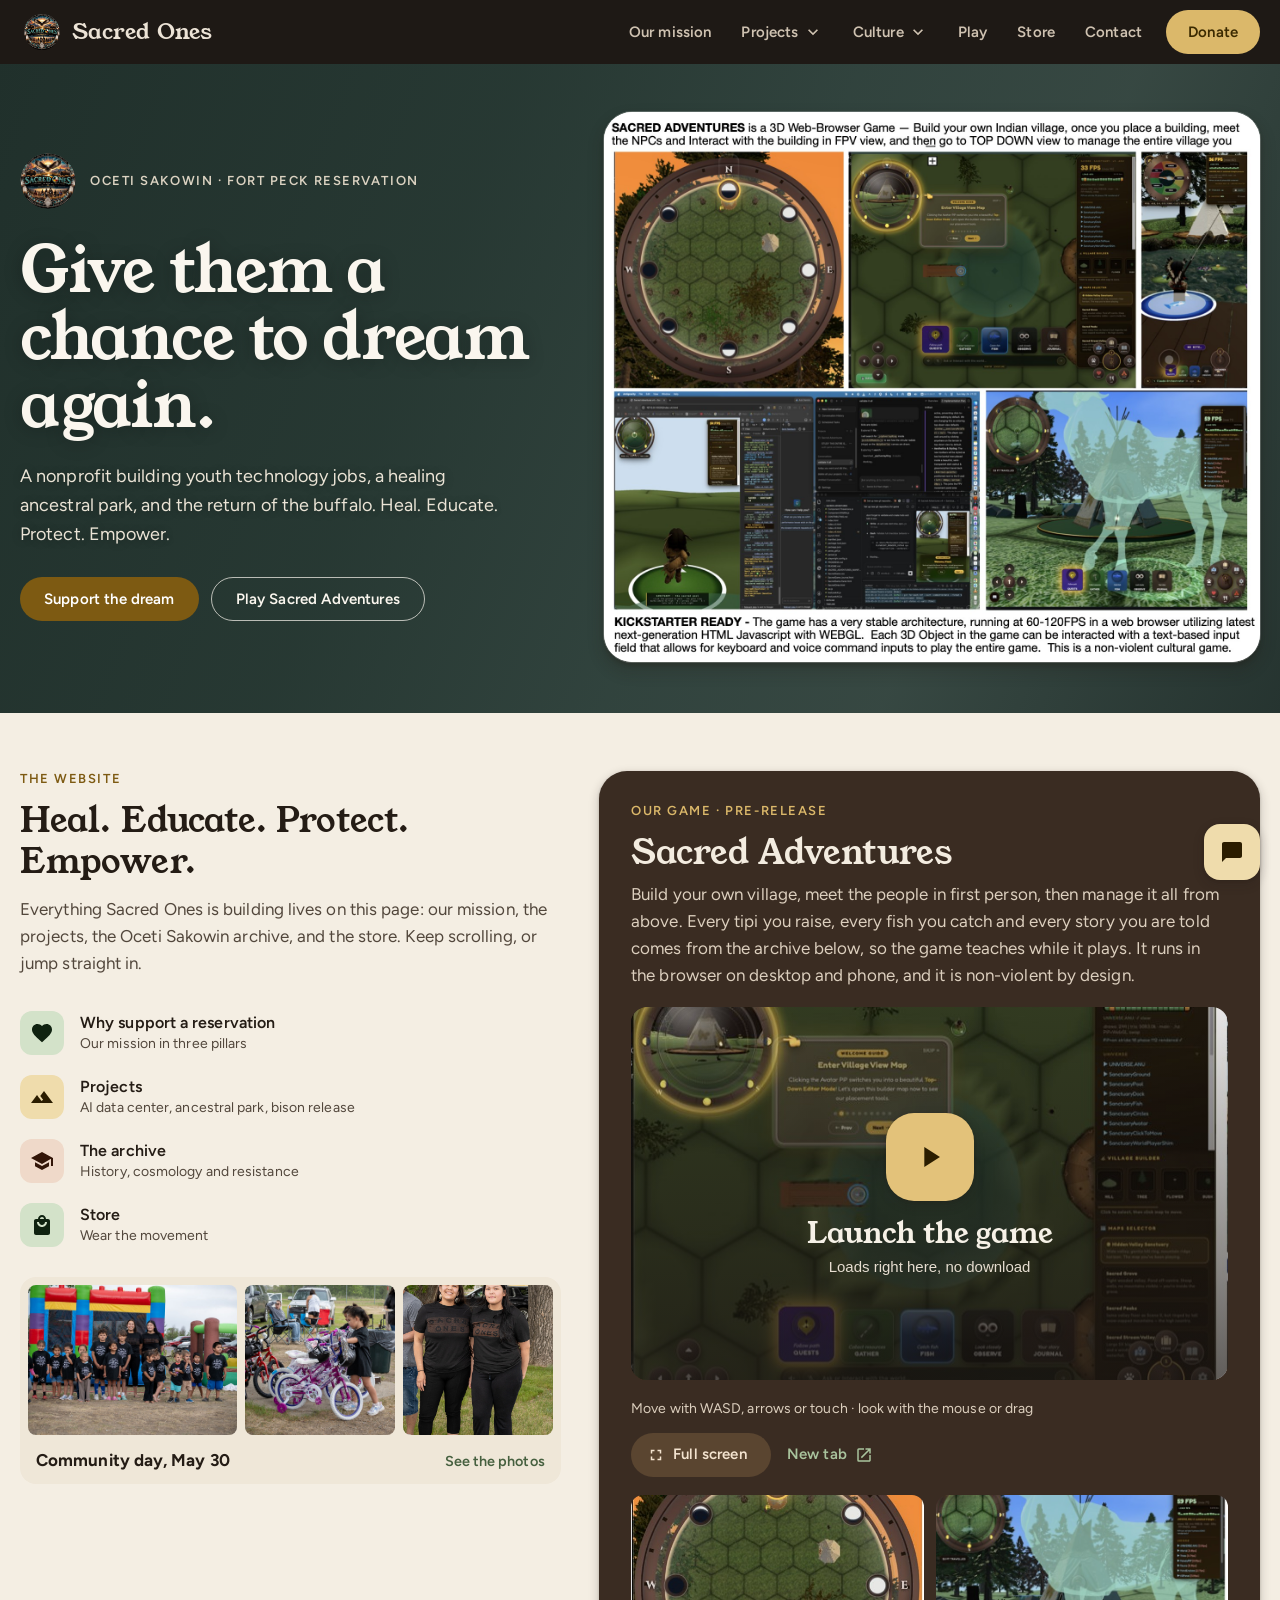
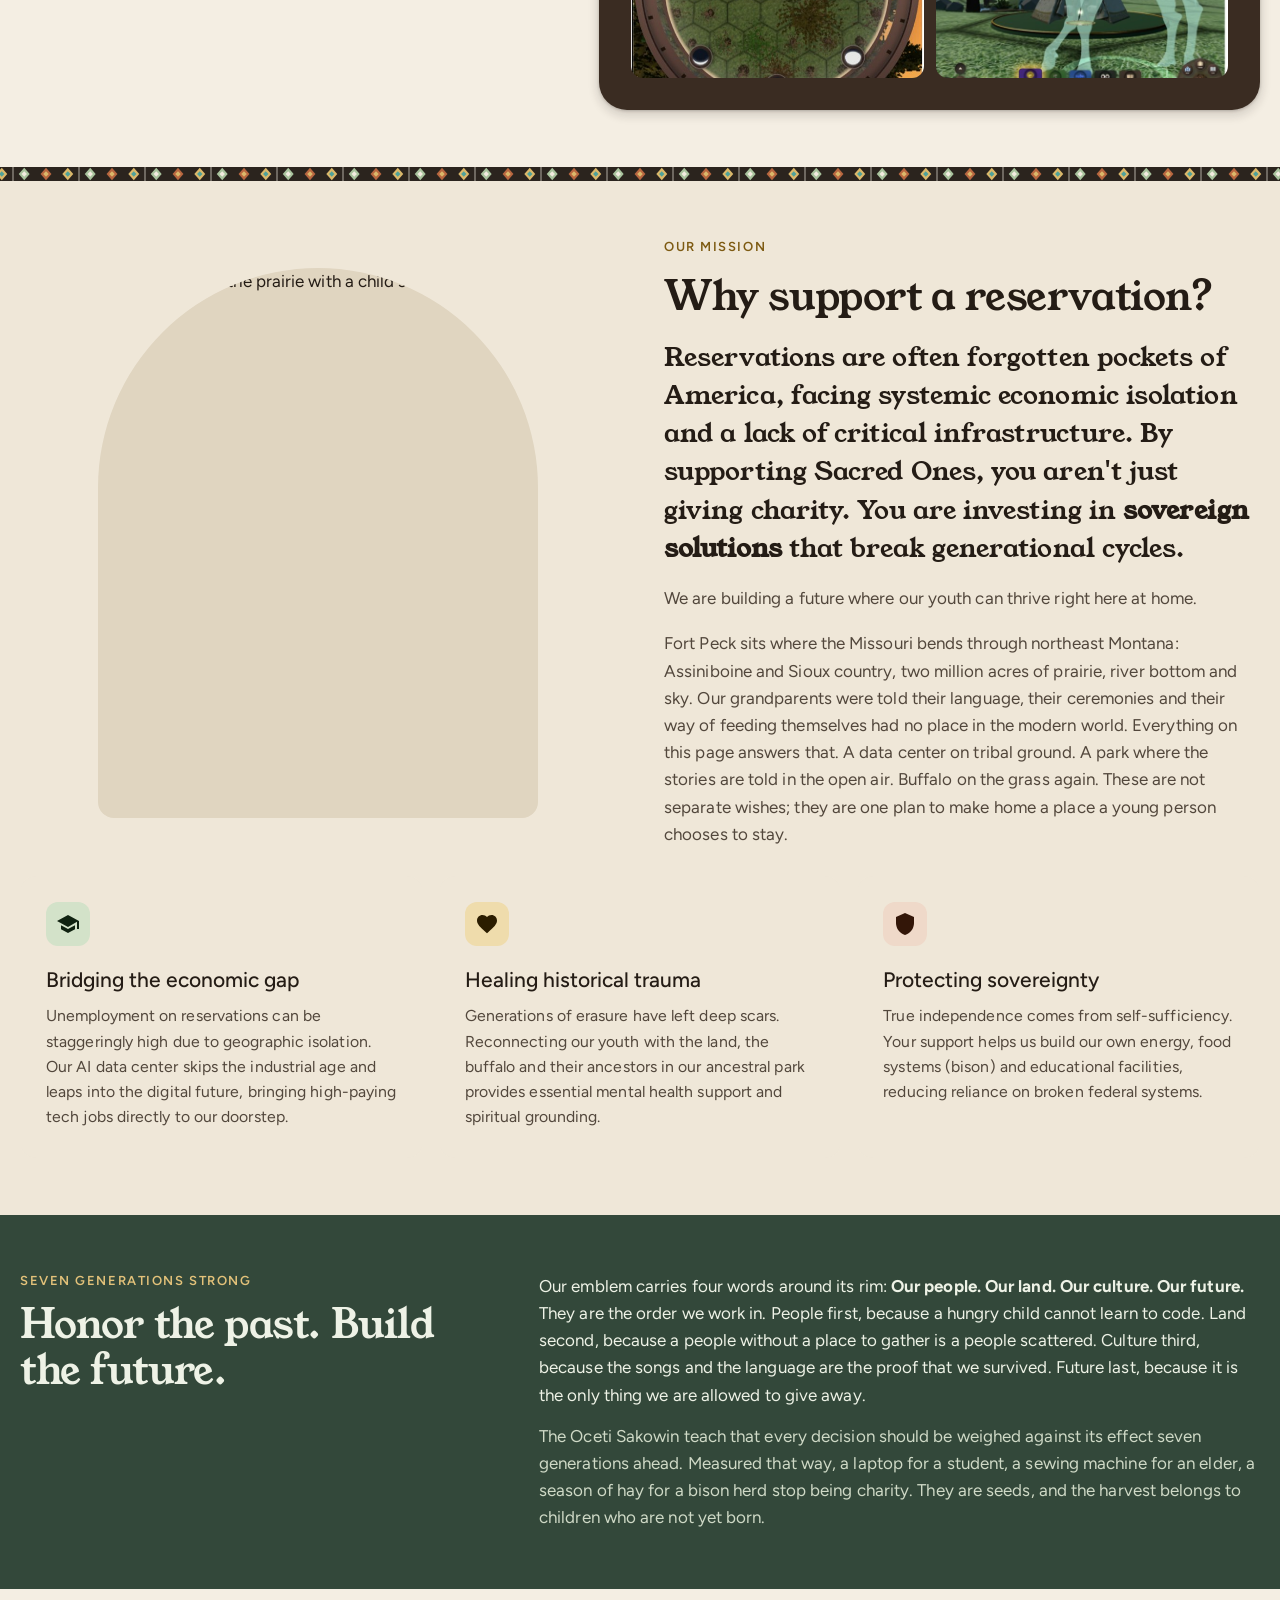
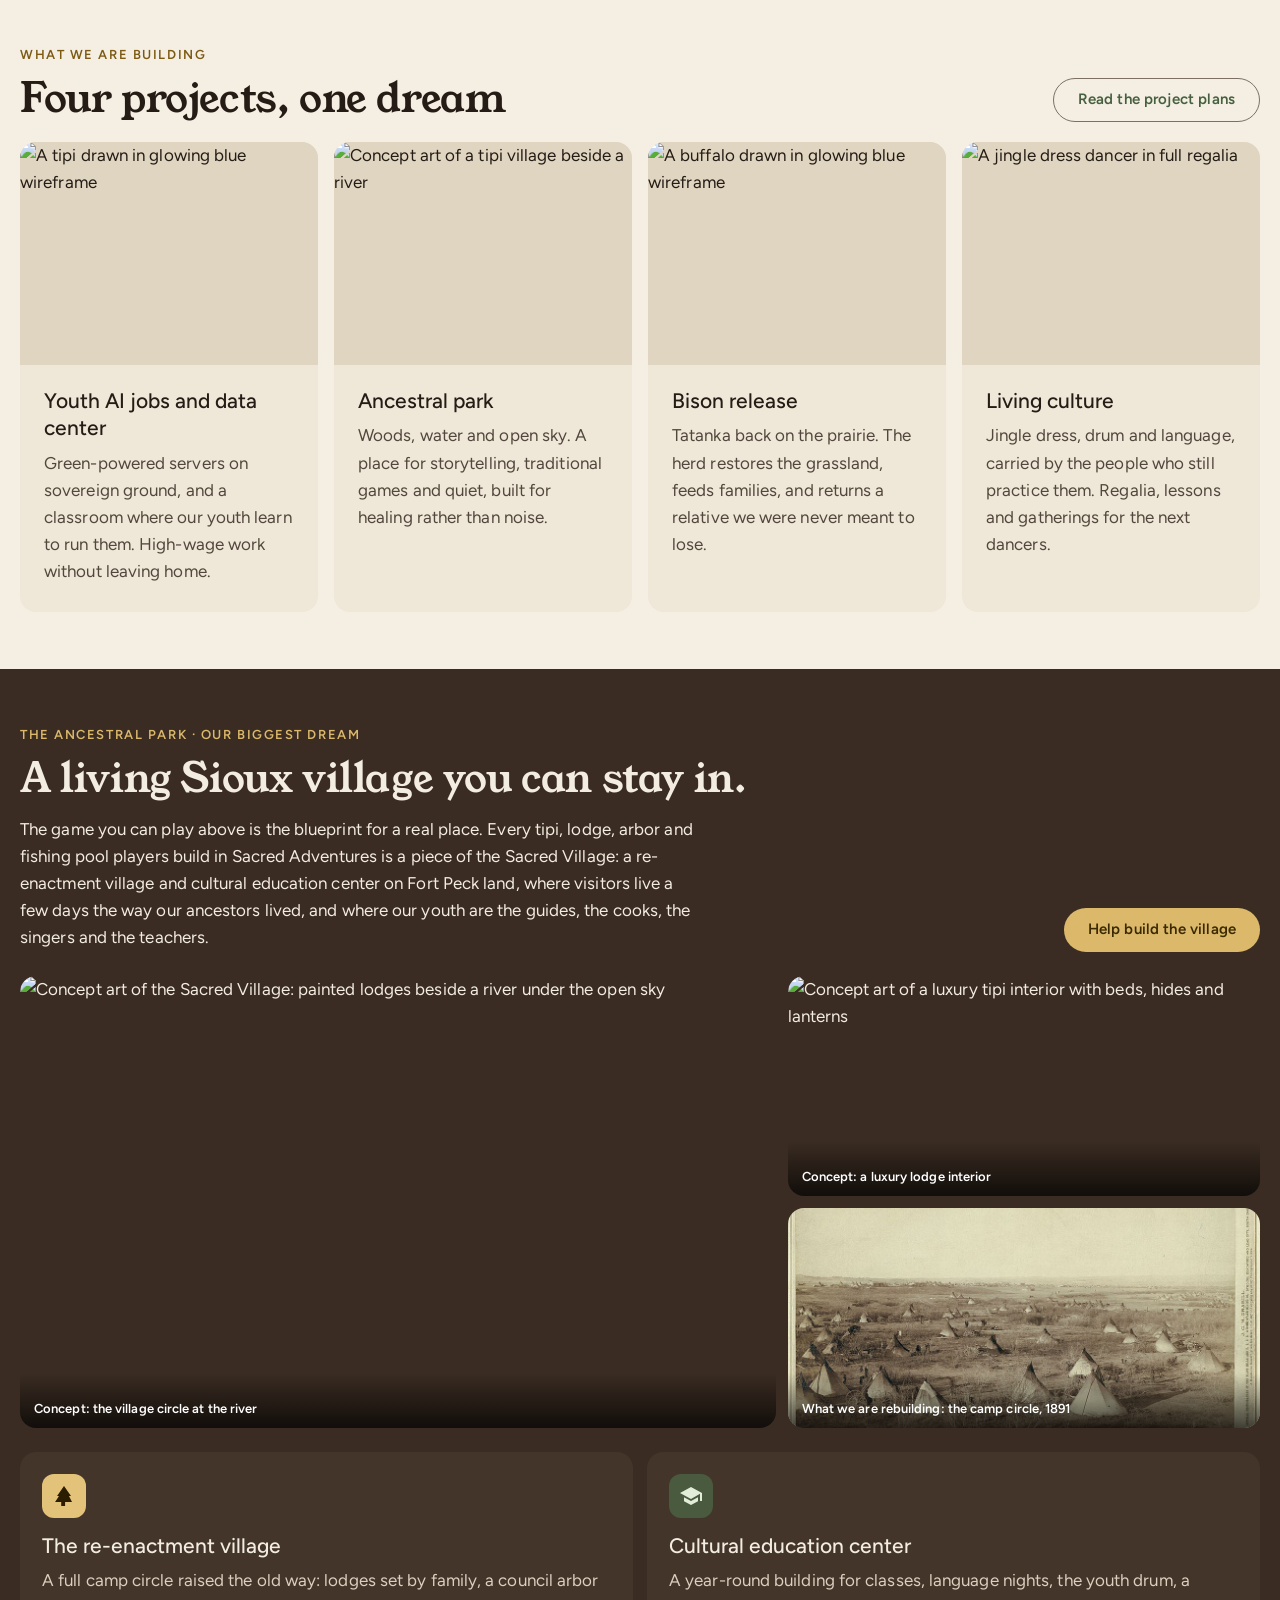
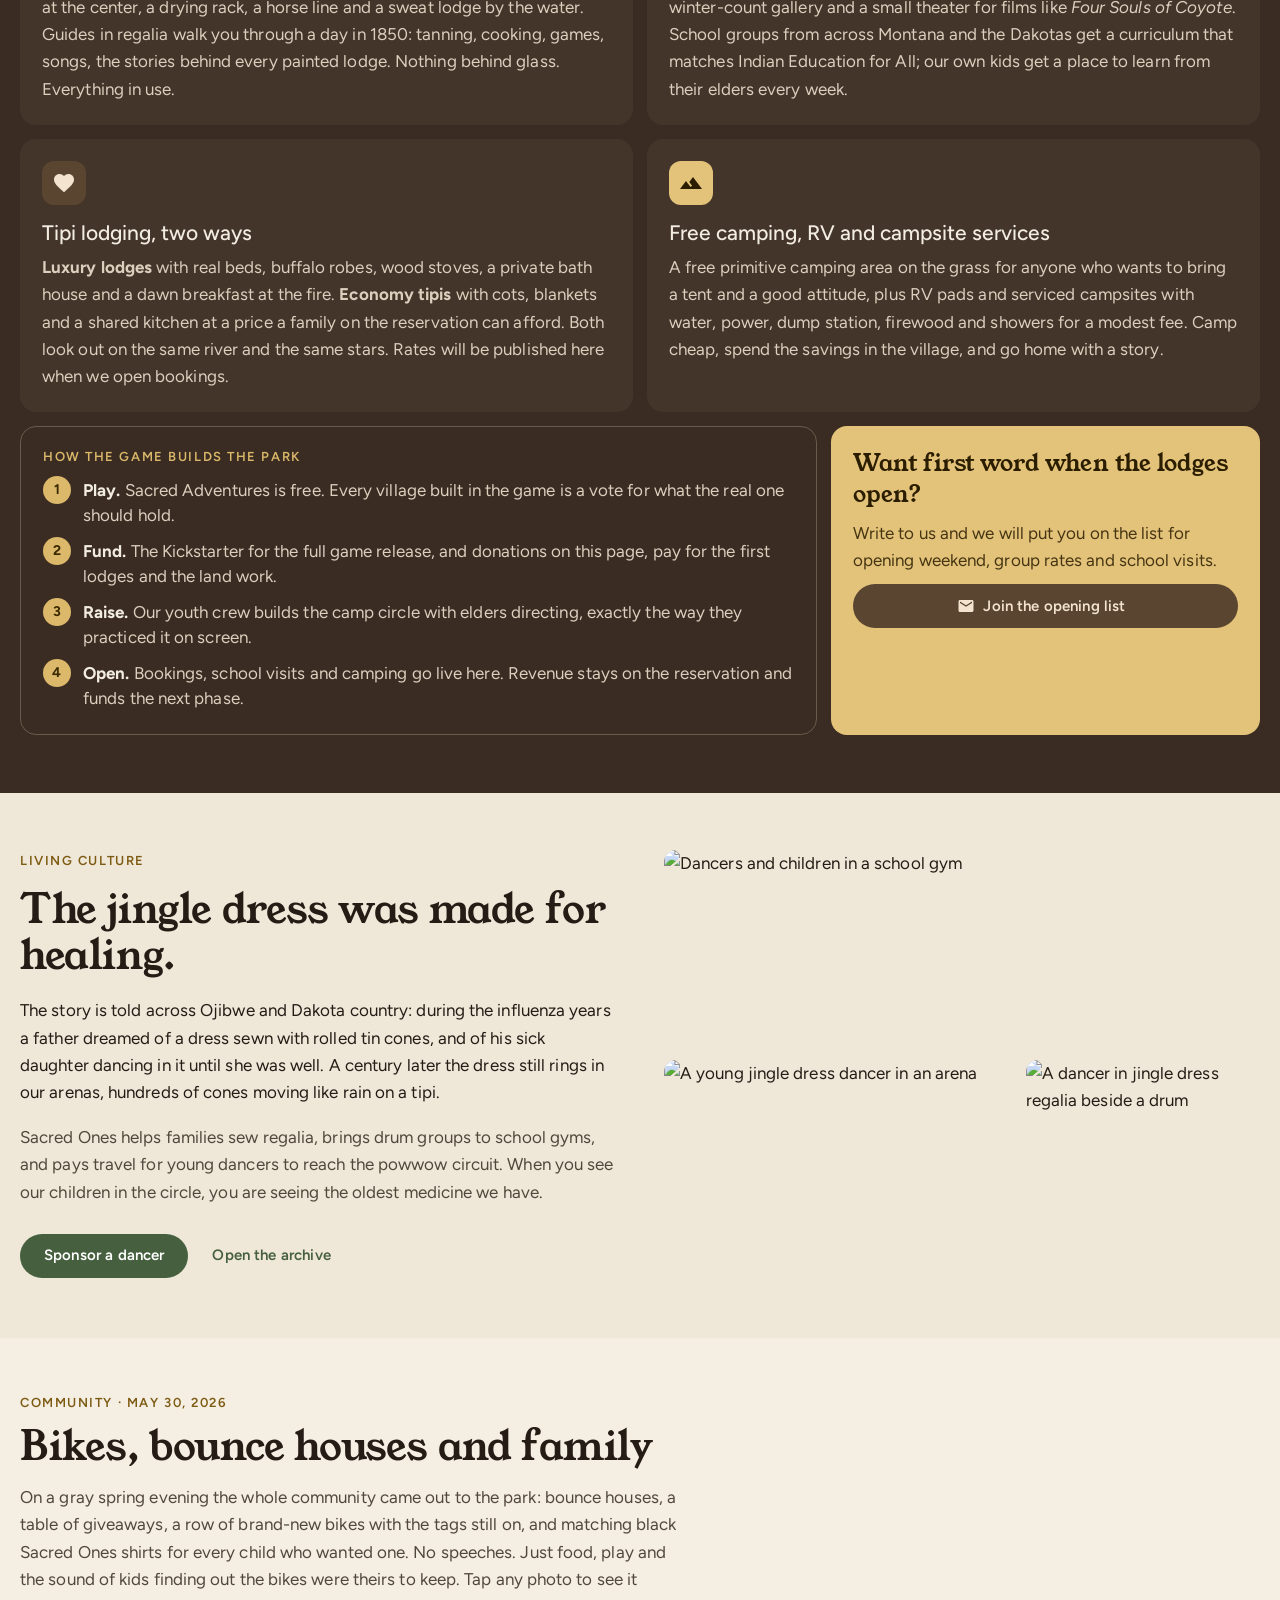
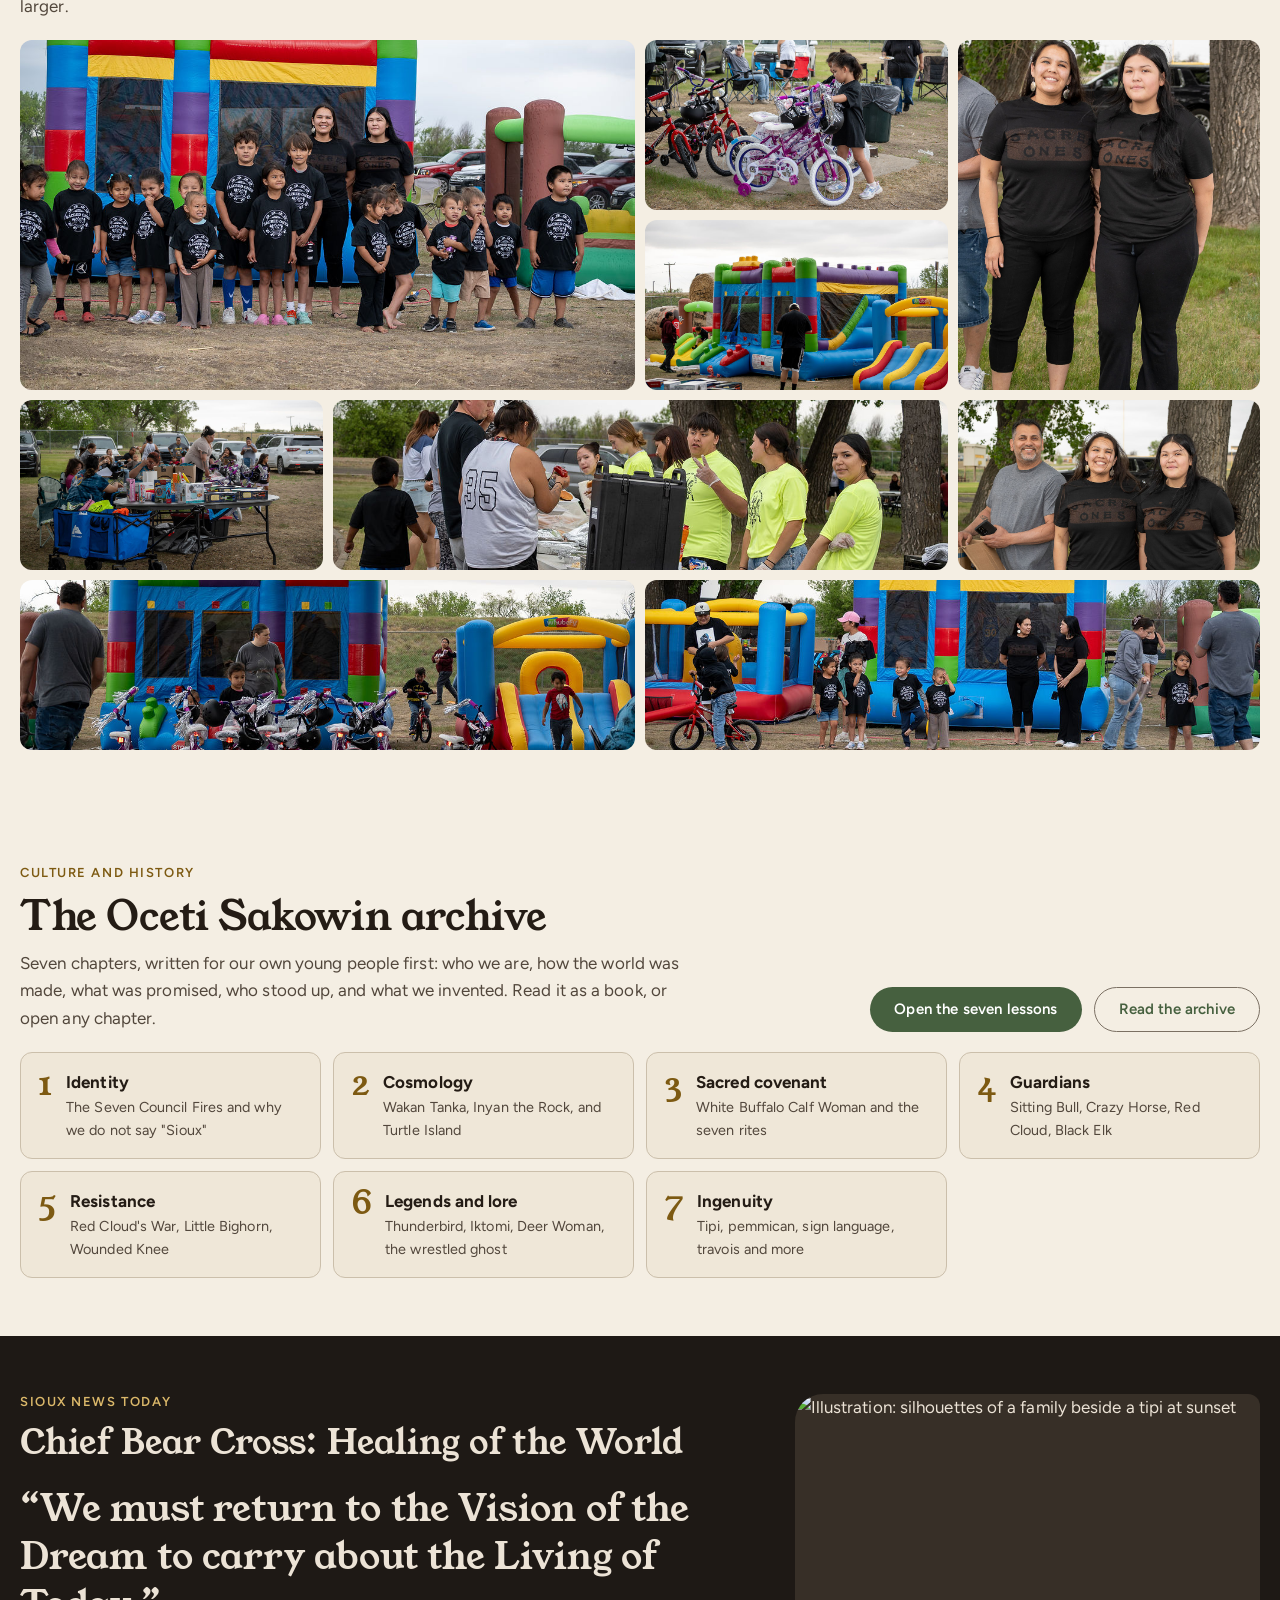
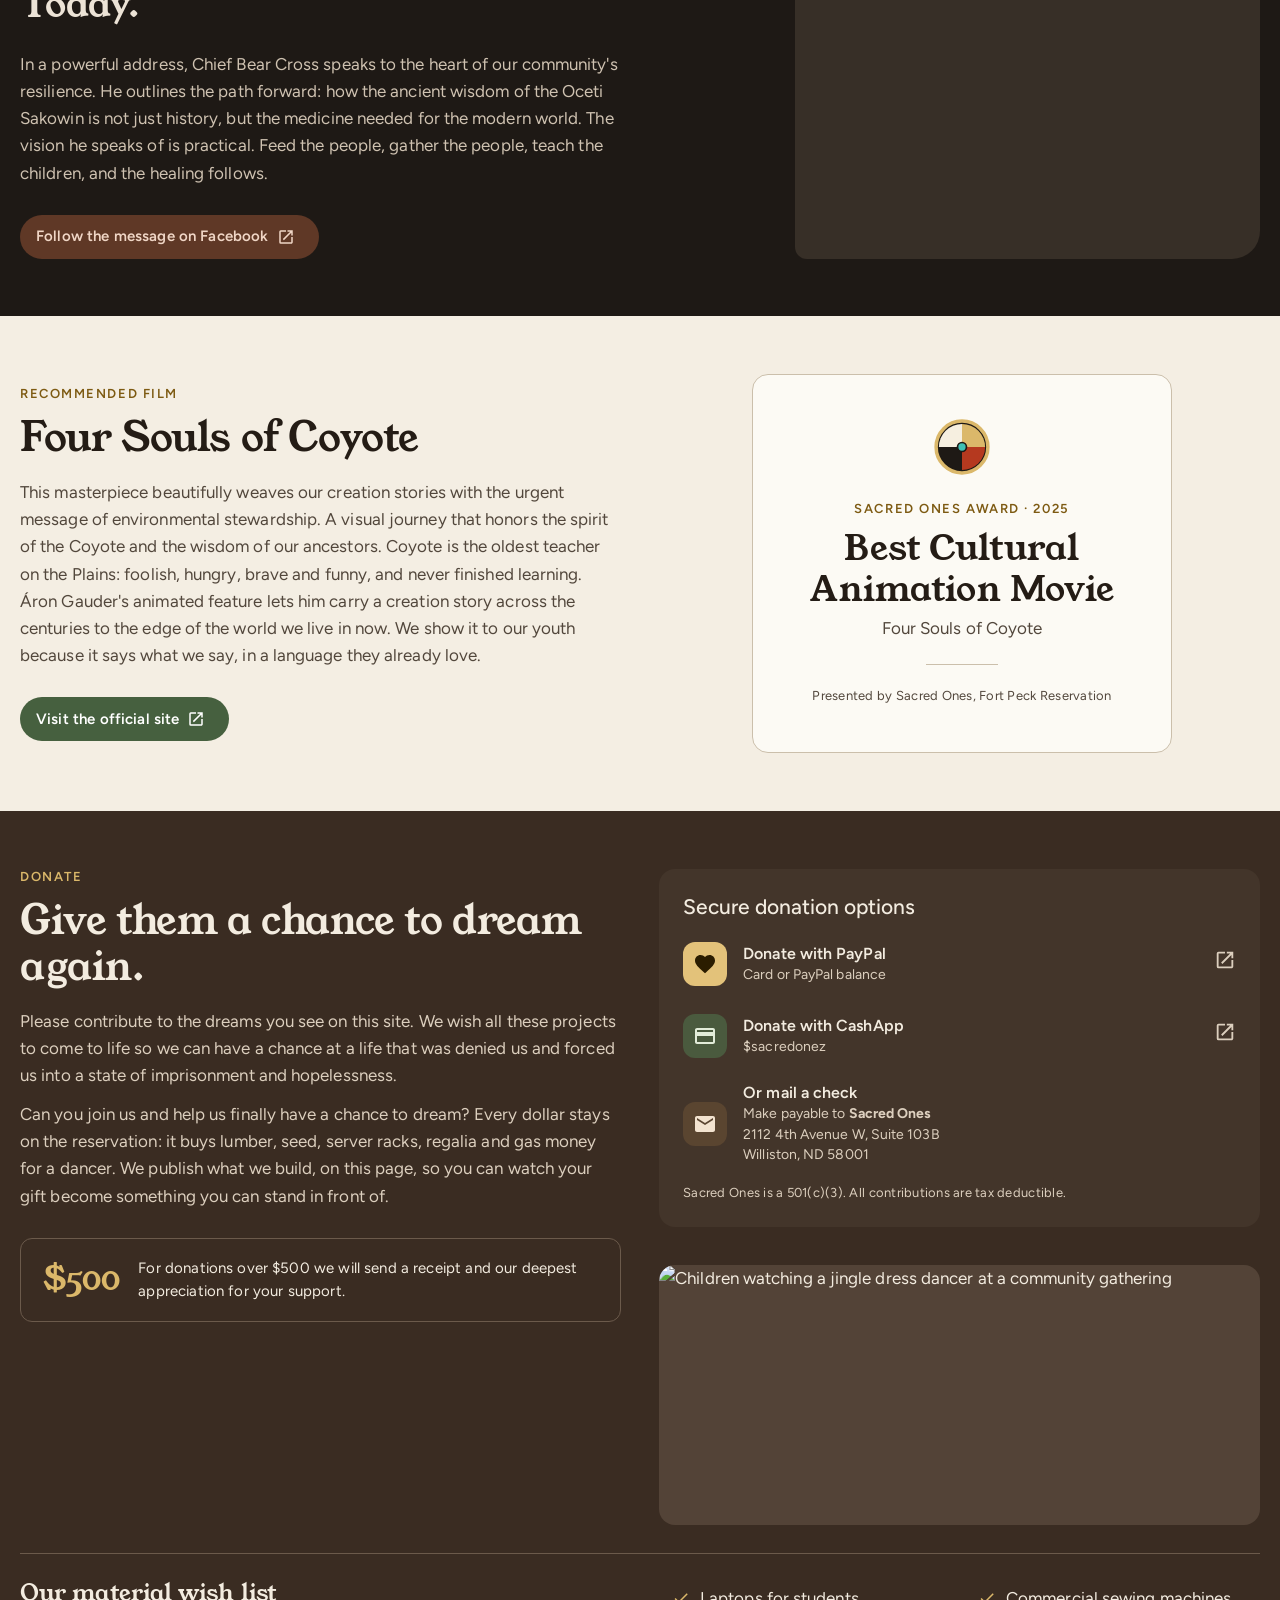
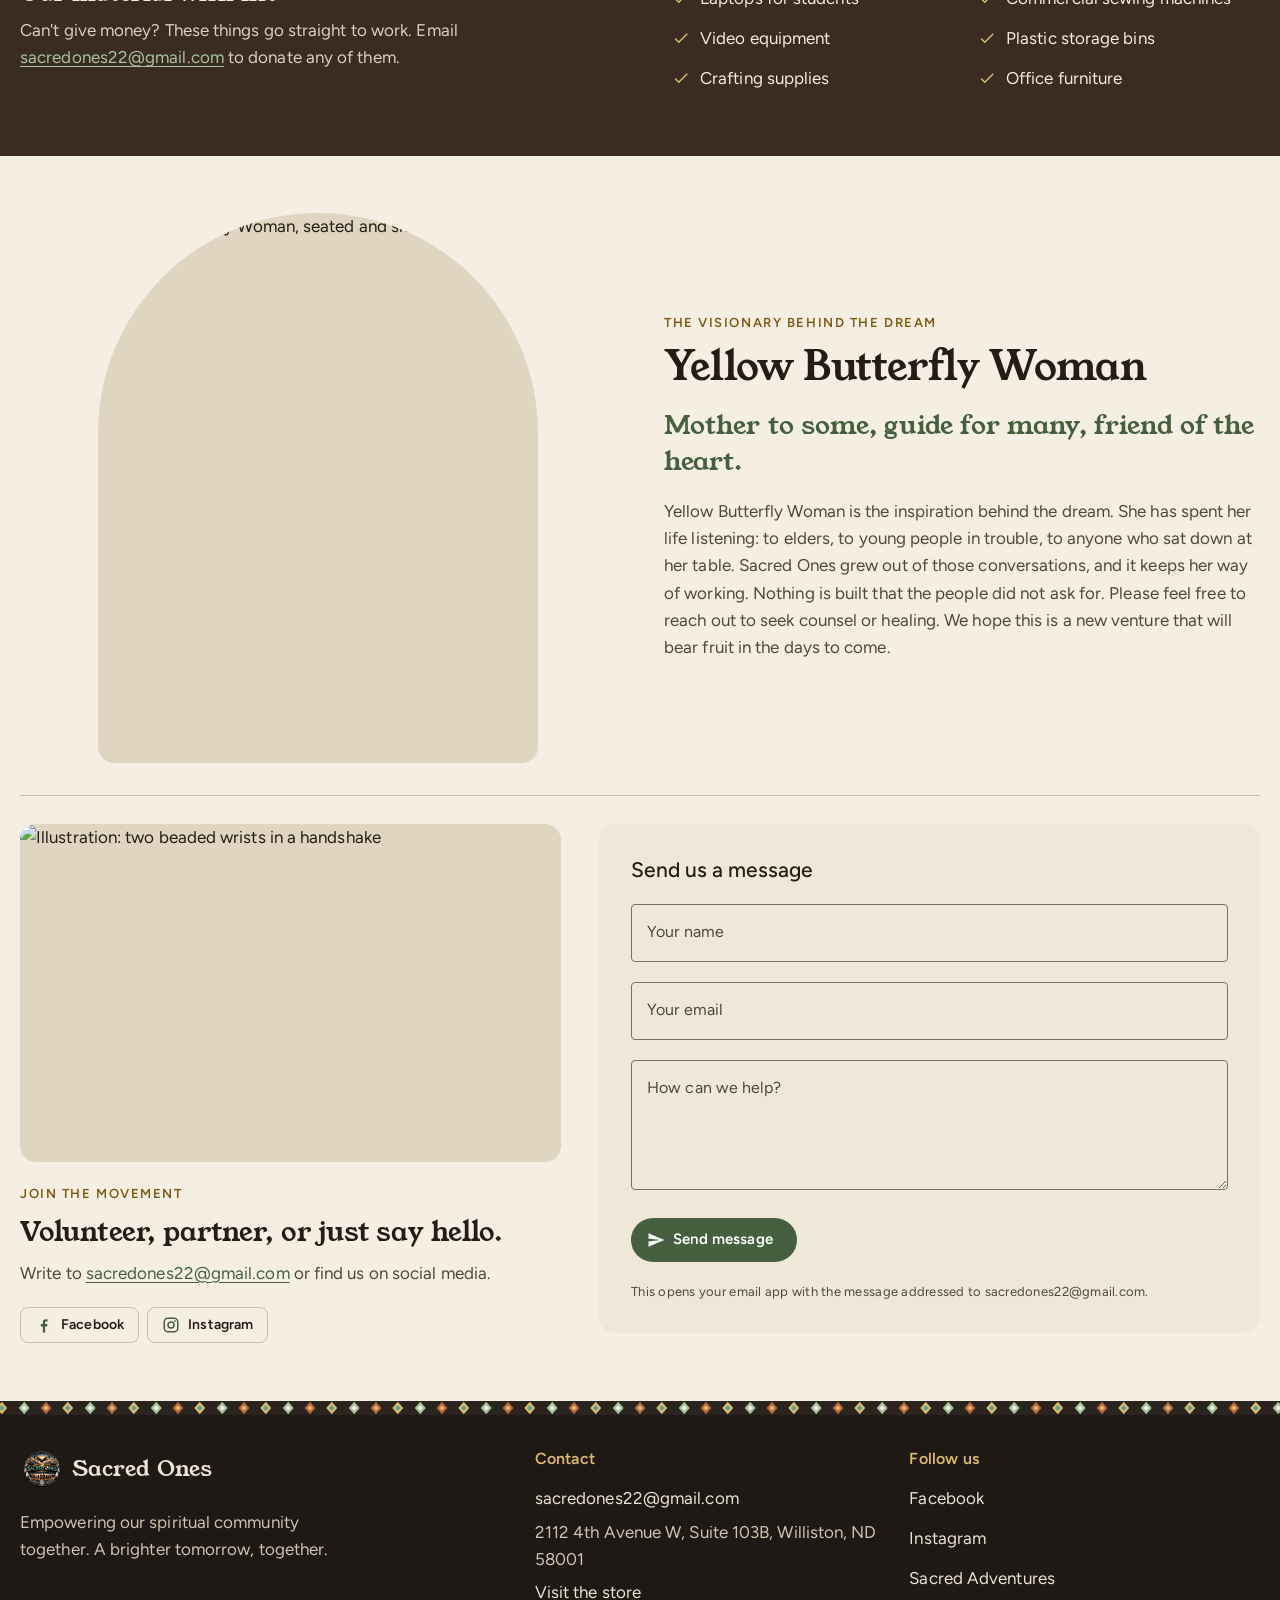
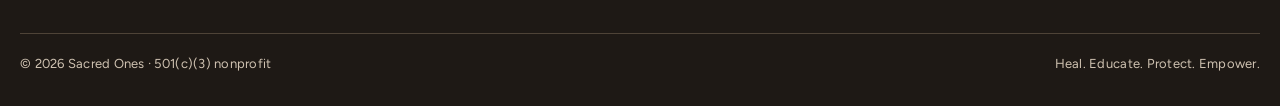
==== index.html @ 5d2b787f "Sacred Ones website: Material 3 site, seven lessons, Sacred Village park, store Static site ready fo" ====
<!DOCTYPE html>
<html lang="en">

<head>
    <meta charset="UTF-8">
    <meta name="viewport" content="width=device-width, initial-scale=1.0">
    <title>Sacred Ones — Give Them a Chance to Dream Again</title>
    <meta name="description" content="Sacred Ones is an Oceti Sakowin nonprofit on the Fort Peck Reservation building youth technology jobs, a healing ancestral park, and the return of the bison. Play the game, read the archive, and donate.">
    <meta property="og:title" content="Sacred Ones — A Brighter Tomorrow Together">
    <meta property="og:description" content="Heal. Educate. Protect. Empower. Support the youth technology center, ancestral park and bison return on the Fort Peck Reservation.">
    <meta property="og:image" content="https://sacredones.org/wp-content/uploads/2025/05/1000002596-scaled.jpg">
    <meta name="theme-color" content="#1e1915">
    <link rel="icon" href="assets/logo-emblem-small.jpg">
    <link rel="preconnect" href="https://fonts.googleapis.com">
    <link rel="preconnect" href="https://fonts.gstatic.com" crossorigin>
    <link href="https://fonts.googleapis.com/css2?family=Figtree:wght@400;500;600;700&family=Young+Serif&display=swap" rel="stylesheet">
    <link rel="stylesheet" href="m3.css">
    <style>
        /* ---------- layout primitives ---------- */
        .wrap { width: min(1280px, 100% - 40px); margin-inline: auto; }
        .skip { position: absolute; left: 12px; top: -80px; z-index: 500; background: var(--md-primary); color: var(--md-on-primary); padding: 12px 20px; border-radius: var(--md-shape-full); }
        .skip:focus { top: 12px; }
        .view { display: none; }
        .view.active { display: block; }
        .section { padding: clamp(36px, 4.5vw, 64px) 0; background: var(--md-surface); color: var(--md-on-surface); }
        .section.tone-low { background: var(--md-surface-container-low); }
        .section-head { max-width: 60ch; margin-bottom: 20px; }
        .section-head p { margin-top: 14px; color: var(--md-on-surface-variant); }
        .split { display: grid; grid-template-columns: 1fr 1fr; gap: clamp(24px, 4vw, 48px); align-items: center; }
        .stack > * + * { margin-top: 18px; }
        .btn-row { display: flex; flex-wrap: wrap; gap: 12px; margin-top: 28px; }
        .btn-row .md-btn { white-space: normal; text-align: center; padding-block: 12px; line-height: 1.25; }
        .wheel { width: 40px; height: 40px; flex: none; }
        .photo { margin: 0; overflow: hidden; background: var(--md-surface-container-high); }
        .photo img { width: 100%; height: 100%; object-fit: cover; }
        .photo.lg { border-radius: var(--md-shape-lg); }
        .photo.arch { border-radius: 220px 220px var(--md-shape-lg) var(--md-shape-lg); aspect-ratio: 4/5; max-width: 440px; width: 100%; justify-self: center; }
        .photo figcaption, .cap-line { margin-top: 10px; font: 400 .8125rem/1.5 var(--md-font-plain); color: var(--md-on-surface-variant); letter-spacing: .02em; }
        .quote { font: 400 clamp(1.3rem, 2.3vw, 1.65rem)/1.45 var(--md-font-brand); color: var(--md-on-surface); }
        .quote.accent { padding-left: 20px; border-left: 3px solid var(--md-tertiary); }

        /* ---------- hero: banner over the autoplaying video ---------- */
        .hero { position: relative; overflow: hidden; isolation: isolate; color: #f6f1e7; padding: clamp(28px, 4vw, 48px) 0 clamp(32px, 4vw, 56px); background: #2b3a36; }
        .hero video { position: absolute; inset: 0; width: 100%; height: 100%; object-fit: cover; z-index: -2; }
        .hero::before { content: ''; position: absolute; inset: 0; z-index: -1; background: linear-gradient(112deg, rgba(31, 47, 42, .9) 0%, rgba(38, 56, 50, .8) 34%, rgba(55, 76, 69, .5) 56%, rgba(72, 92, 84, .4) 74%, rgba(36, 50, 46, .72) 100%); }
        .hero-in { display: grid; grid-template-columns: minmax(0, .9fr) minmax(0, 1.1fr); gap: clamp(24px, 4vw, 48px); align-items: center; }
        .hero-copy { max-width: 34rem; }
        .hero-brand { display: flex; align-items: center; gap: 14px; margin-bottom: 28px; }
        .hero-brand img { width: 56px; height: 56px; border-radius: 50%; object-fit: cover; box-shadow: var(--md-elev-2); -webkit-mask-image: radial-gradient(circle, #000 69%, transparent 70.5%); mask-image: radial-gradient(circle, #000 69%, transparent 70.5%); }
        .hero-brand span { font: 600 .8125rem/1.4 var(--md-font-plain); letter-spacing: .12em; text-transform: uppercase; color: #dcd3c2; }
        .hero h1 { color: #faf6ee; text-shadow: 0 2px 18px rgba(0, 0, 0, .28); }
        .hero .lede { margin-top: 22px; max-width: 42ch; color: #ebe4d6; font-size: 1.125rem; text-shadow: 0 1px 10px rgba(0, 0, 0, .3); }
        .hero .btn-row .md-btn.outlined { color: #faf6ee; border-color: rgba(250, 246, 238, .7); }
        .hero-banner { margin: 0; position: relative; border-radius: var(--md-shape-xl); overflow: hidden; box-shadow: var(--md-elev-5); background: #fff; outline: 1px solid rgba(255, 255, 255, .22); }
        .hero-banner img { width: 100%; height: auto; }

        /* ---------- website + game, two columns ---------- */

        .event-strip { display: grid; grid-template-columns: 1.4fr 1fr 1fr; gap: 8px; margin-top: 20px; padding: 8px; border-radius: var(--md-shape-lg); background: var(--md-surface-container-low); text-decoration: none; color: inherit; }
        .event-strip img { width: 100%; height: 150px; object-fit: cover; border-radius: var(--md-shape-sm); }
        .event-strip .event-cap { grid-column: 1 / -1; padding: 4px 8px 2px; display: flex; justify-content: space-between; gap: 12px; align-items: baseline; }
        .event-strip .event-cap b { font-weight: 700; }
        .event-strip .event-cap span { color: var(--md-primary); font-weight: 600; font-size: .9rem; }

        .seven { display: grid; grid-template-columns: minmax(0, .8fr) minmax(0, 1.2fr); gap: clamp(20px, 3vw, 40px); align-items: start; }
        .seven-text p + p { margin-top: 14px; }
        .section-head.row { display: flex; justify-content: space-between; align-items: flex-end; gap: 20px; max-width: none; flex-wrap: wrap; }
        .section-head.row > div { max-width: 62ch; }
        .proj-cards.four { grid-template-columns: repeat(4, 1fr); }
        .proj-card[href] { text-decoration: none; color: inherit; }
        .lc-photos { display: grid; grid-template-columns: 1.2fr .8fr; grid-template-rows: 200px 220px; gap: 10px; }
        .lc-photos img { width: 100%; height: 100%; object-fit: cover; border-radius: var(--md-shape-md); }
        .lc-photos img:first-child { grid-column: 1 / -1; }
        .chapters { display: grid; grid-template-columns: repeat(auto-fill, minmax(240px, 1fr)); gap: 12px; }
        .chap { display: grid; grid-template-columns: auto 1fr; grid-template-rows: auto auto; column-gap: 14px; align-items: baseline; padding: 16px 18px; border-radius: var(--md-shape-md); background: var(--md-surface-container-low); text-decoration: none; color: inherit; border: 1px solid var(--md-outline-variant); }
        .chap .n { grid-row: 1 / span 2; font: 400 2rem/1 var(--md-font-brand); color: var(--md-tertiary); align-self: start; }
        .chap b { font-weight: 700; }
        .chap span:last-child { color: var(--md-on-surface-variant); font-size: .9rem; }
        .lesson-link { margin: -8px 0 24px; }
        .ch-intro { max-width: 68ch; margin: -4px 0 22px; padding-left: 16px; border-left: 3px solid var(--md-tertiary); }
        @media (max-width: 900px) { .seven, .proj-cards.four { grid-template-columns: minmax(0, 1fr); } .lc-photos { grid-template-rows: 180px 180px; } }
        @media (min-width: 901px) and (max-width: 1100px) { .proj-cards.four { grid-template-columns: repeat(2, 1fr); } }

        .park-head { display: flex; justify-content: space-between; align-items: flex-end; gap: 24px; flex-wrap: wrap; margin-bottom: 24px; }
        .park-grid { display: grid; grid-template-columns: 1.6fr 1fr; grid-template-rows: 220px 220px; gap: 12px; margin-bottom: 24px; }
        .park-photo { margin: 0; position: relative; border-radius: var(--md-shape-lg); overflow: hidden; }
        .park-photo.big { grid-row: 1 / span 2; }
        .park-photo img { width: 100%; height: 100%; object-fit: cover; }
        .park-photo figcaption { position: absolute; left: 0; right: 0; bottom: 0; padding: 28px 14px 10px; font: 600 .8125rem/1.3 var(--md-font-plain); color: #fff; background: linear-gradient(transparent, rgba(0, 0, 0, .7)); }
        .park-cards { display: grid; grid-template-columns: repeat(2, 1fr); gap: 14px; }
        .park-card { padding: 22px; border-radius: var(--md-shape-lg); background: var(--md-surface-container-low); }
        .park-card .md-icon-container { margin-bottom: 14px; }
        .park-card p { margin-top: 8px; color: var(--md-on-surface-variant); }
        .park-foot { display: grid; grid-template-columns: 1.3fr .7fr; gap: 14px; margin-top: 14px; }
        .park-steps { padding: 22px; border-radius: var(--md-shape-lg); border: 1px solid var(--md-outline-variant); }
        .park-steps ol { display: grid; gap: 10px; padding-left: 0; counter-reset: s; }
        .park-steps li { counter-increment: s; position: relative; padding-left: 40px; line-height: 1.5; color: var(--md-on-surface-variant); }
        .park-steps li b { color: var(--md-on-surface); }
        .park-steps li::before { content: counter(s); position: absolute; left: 0; top: -2px; width: 28px; height: 28px; border-radius: 50%; display: grid; place-items: center; background: var(--md-tertiary); color: var(--md-on-tertiary); font: 700 .875rem/1 var(--md-font-plain); }
        .park-cta { padding: 22px; border-radius: var(--md-shape-lg); background: var(--md-tertiary-container); color: var(--md-on-tertiary-container); display: grid; gap: 10px; align-content: start; }
        .park-cta .md-on-variant { color: inherit; opacity: .85; }
        @media (max-width: 900px) { .park-grid { grid-template-columns: 1fr; grid-template-rows: 220px 180px 180px; } .park-photo.big { grid-row: auto; } .park-cards, .park-foot { grid-template-columns: 1fr; } }
        .two-up { display: grid; grid-template-columns: minmax(0, .9fr) minmax(0, 1.1fr); gap: clamp(20px, 3vw, 40px); align-items: start; }
        .site-col h2 { margin-bottom: 14px; }
        .site-col .md-list { margin-top: 24px; margin-left: -16px; }
        .site-col .md-list-item { border-radius: var(--md-shape-md); }
        .game-col { padding: clamp(20px, 2.6vw, 32px); border-radius: var(--md-shape-xl); box-shadow: var(--md-elev-3); display: grid; gap: 18px; }
        .game-col .lead { margin-top: 8px; }
        .game-frame { position: relative; width: 100%; aspect-ratio: 16/10; border-radius: var(--md-shape-lg); overflow: hidden; background: var(--md-surface-container-lowest); }
        .game-frame iframe { position: absolute; inset: 0; width: 100%; height: 100%; border: 0; }
        .game-cover { position: absolute; inset: 0; width: 100%; border: 0; cursor: pointer; display: grid; place-items: center; text-align: center; padding: 24px; color: #f6f1e7; background: var(--md-surface-container-lowest); transition: opacity var(--md-dur-long) var(--md-ease-standard); }
        .game-cover img { position: absolute; inset: 0; width: 100%; height: 100%; object-fit: cover; filter: saturate(.92); transition: transform var(--md-dur-long) var(--md-ease-decel); }
        .game-cover:hover img { transform: scale(1.03); }
        .game-cover::after { content: ''; position: absolute; inset: 0; background: linear-gradient(180deg, rgba(29, 24, 20, .1), rgba(29, 24, 20, .7)); }
        .game-cover .cover-text { position: relative; z-index: 1; }
        .game-cover .cover-text .md-fab { margin: 0 auto 16px; }
        .game-cover strong { display: block; font: 400 clamp(1.35rem, 2.6vw, 1.8rem)/1.2 var(--md-font-brand); }
        .game-cover .sub { display: block; margin-top: 6px; color: #e6ddd0; font-size: .9375rem; }
        .game-foot { display: flex; flex-wrap: wrap; justify-content: space-between; align-items: center; gap: 12px 20px; }
        .game-foot .keys { color: var(--md-on-surface-variant); font-size: .875rem; }
        .game-foot .btn-row { margin: 0; gap: 4px; }
        .game-thumbs { display: grid; grid-template-columns: 1fr 1fr; gap: 12px; }
        .game-thumbs img { width: 100%; aspect-ratio: 16/10; object-fit: cover; border-radius: var(--md-shape-md); }

        /* ---------- why support ---------- */
        .pillars { display: grid; grid-template-columns: repeat(3, 1fr); gap: 16px; margin-top: 28px; }
        .pillar { padding: 26px 26px 28px; border-radius: var(--md-shape-lg); background: var(--md-surface-container-low); }
        .pillar .md-icon-container { margin-bottom: 20px; }
        .pillar h3 { margin-bottom: 10px; }
        .pillar p { color: var(--md-on-surface-variant); font-size: .9875rem; }

        /* ---------- gallery ---------- */
        .gallery { display: grid; grid-template-columns: repeat(4, 1fr); grid-auto-rows: 170px; grid-auto-flow: dense; gap: 10px; }
        .gallery li { border-radius: var(--md-shape-md); overflow: hidden; }
        .gallery li.w2 { grid-column: span 2; } .gallery li.h2 { grid-row: span 2; }
        .gallery button { display: block; width: 100%; height: 100%; padding: 0; border: 0; cursor: zoom-in; background: var(--md-surface-container-high); }
        .gallery img { width: 100%; height: 100%; object-fit: cover; transition: transform var(--md-dur-long) var(--md-ease-decel); }
        .gallery button:hover img { transform: scale(1.04); }

        /* ---------- Chief Bear Cross (typographic) ---------- */
        .address { display: grid; grid-template-columns: minmax(0, 1.2fr) minmax(0, .8fr); gap: clamp(32px, 6vw, 88px); align-items: center; }
        .address .quote { font-size: clamp(1.6rem, 3vw, 2.3rem); line-height: 1.3; }
        .address .by { margin-top: 24px; display: flex; align-items: center; gap: 14px; }
        .address .by b { display: block; font-weight: 600; }
        .address .by span { color: var(--md-on-surface-variant); font-size: .9375rem; }
        .address .photo { aspect-ratio: 1; border-radius: var(--md-shape-xl) var(--md-shape-md); }

        /* ---------- Four Souls of Coyote ---------- */
        .award-card { padding: clamp(28px, 3.6vw, 44px); border-radius: var(--md-shape-lg); border: 1px solid var(--md-outline-variant); background: var(--md-surface-container-lowest); text-align: center; max-width: 420px; width: 100%; justify-self: center; }
        .award-card .wheel { width: 56px; height: 56px; margin: 0 auto 18px; }
        .award-card .k { color: var(--md-tertiary); font: 600 .8125rem/1.3 var(--md-font-plain); letter-spacing: .12em; text-transform: uppercase; }
        .award-card b { display: block; margin: 10px 0 6px; font: 400 clamp(1.7rem, 3vw, 2.2rem)/1.15 var(--md-font-brand); }
        .award-card span.s { color: var(--md-on-surface-variant); }
        .award-card hr { border: 0; height: 1px; background: var(--md-outline-variant); margin: 22px auto 16px; width: 72px; }

        /* ---------- donate ---------- */
        .give { display: grid; grid-template-columns: minmax(0, 1fr) minmax(0, 1fr); gap: clamp(20px, 3vw, 40px); align-items: start; }
        .give { grid-template-areas: 'copy ways' 'copy photo'; grid-template-rows: auto 1fr; }
        .give > div:first-child { grid-area: copy; }
        .give .ways { grid-area: ways; }
        .give-photo { grid-area: photo; position: relative; border-radius: var(--md-shape-lg); align-self: stretch; min-height: 260px; }
        .give-photo img { position: absolute; inset: 0; }
        .receipt { display: flex; gap: 18px; align-items: center; margin-top: 28px; padding: 18px 22px; border-radius: var(--md-shape-md); border: 1px solid var(--md-outline-variant); }
        .receipt b { font: 400 2rem/1 var(--md-font-brand); color: var(--md-tertiary); }
        .ways { padding: 8px; border-radius: var(--md-shape-lg); background: var(--md-surface-container-low); }
        .ways .head { padding: 16px 16px 8px; }
        .ways .md-list-item { min-height: 72px; border-radius: var(--md-shape-md); }
        .ways address { font-style: normal; color: var(--md-on-surface-variant); }
        .wish { margin-top: 28px; padding-top: 24px; border-top: 1px solid var(--md-outline-variant); display: grid; grid-template-columns: minmax(0, 1fr) minmax(0, 1fr); gap: 24px clamp(32px, 5vw, 72px); align-items: start; }
        .wish ul { columns: 2; gap: 24px; }
        .wish li { display: flex; align-items: center; gap: 10px; min-height: 40px; break-inside: avoid; }
        .wish li svg { width: 18px; height: 18px; fill: var(--md-tertiary); flex: none; }

        /* ---------- visionary + join ---------- */
        blockquote.soft { font: 400 clamp(1.3rem, 2.2vw, 1.6rem)/1.4 var(--md-font-brand); color: var(--md-primary); margin: 18px 0; }
        .join { display: grid; grid-template-columns: minmax(0, .9fr) minmax(0, 1.1fr); gap: clamp(20px, 3vw, 40px); margin-top: 32px; padding-top: 28px; border-top: 1px solid var(--md-outline-variant); align-items: start; }
        .join .photo { aspect-ratio: 16/10; border-radius: var(--md-shape-lg); margin-bottom: 24px; }
        .join .md-chips { margin-top: 20px; }
        .contact { display: grid; gap: 20px; padding: clamp(22px, 3vw, 32px); border-radius: var(--md-shape-lg); background: var(--md-surface-container-low); --md-field-bg: var(--md-surface-container-low); }

        /* ---------- page heads (projects, culture) ---------- */
        .page-head { position: relative; overflow: hidden; padding: 24px 0 28px; }
        .page-head .md-btn.text { margin-left: -12px; margin-bottom: 12px; }
        .page-head h1 { margin: 8px 0 10px; max-width: 18ch; }
        .page-head p { max-width: 52ch; }
        .page-head-in { display: grid; grid-template-columns: minmax(0, 1.1fr) minmax(0, .9fr); gap: clamp(28px, 5vw, 72px); align-items: center; }
        .page-head .photo { aspect-ratio: 16/10; border-radius: var(--md-shape-xl) var(--md-shape-md); }

        /* ---------- projects ---------- */
        .project { display: grid; grid-template-columns: minmax(0, 1.15fr) minmax(0, .85fr); gap: clamp(20px, 3vw, 40px); align-items: start; }
        .project p + p { margin-top: 14px; }
        .ticks { display: grid; gap: 2px; margin: 24px 0 28px; max-width: 30rem; }
        .ticks li { display: flex; align-items: center; gap: 12px; min-height: 44px; font-weight: 600; }
        .ticks svg { width: 22px; height: 22px; fill: var(--md-primary); }
        .stat-col { display: grid; gap: 16px; }
        .stat { padding: 28px 30px; border-radius: var(--md-shape-lg); background: var(--md-surface-container-low); }
        .stat b { display: block; font: 400 clamp(3rem, 6vw, 4.2rem)/1 var(--md-font-brand); color: var(--md-tertiary); }
        .stat p { margin-top: 10px; color: var(--md-on-surface-variant); }
        .stat-col .photo { aspect-ratio: 4/3; border-radius: var(--md-shape-lg); }
        .proj-cards { display: grid; grid-template-columns: repeat(3, 1fr); gap: 16px; }
        .proj-card { display: flex; flex-direction: column; overflow: hidden; border-radius: var(--md-shape-lg); background: var(--md-surface-container-low); }
        .proj-card .photo { aspect-ratio: 4/3; border-radius: 0; }
        .proj-card .body { padding: 22px 24px 26px; display: grid; gap: 8px; }
        .proj-card p { color: var(--md-on-surface-variant); }
        .proj-card .soon { color: var(--md-tertiary); font: 600 .8125rem/1.3 var(--md-font-plain); letter-spacing: .06em; text-transform: uppercase; margin-top: 6px; }

        /* ---------- culture ---------- */
        .culture-tabs { position: sticky; top: 64px; z-index: 90; }
        .chapter { padding: clamp(32px, 4vw, 56px) 0; scroll-margin-top: 120px; background: var(--md-surface); color: var(--md-on-surface); }
        .chapter.tone-low { background: var(--md-surface-container-low); }
        .ch-head { display: grid; grid-template-columns: minmax(0, 1fr) minmax(0, 1fr); gap: clamp(16px, 3vw, 32px); align-items: end; margin-bottom: 20px; }
        .ch-head .num { display: block; color: var(--md-tertiary); font: 400 .95rem/1 var(--md-font-brand); letter-spacing: .1em; margin-bottom: 14px; }
        .ch-head .photo { aspect-ratio: 16/9; border-radius: var(--md-shape-lg); }
        .ch-head .photo.tall { aspect-ratio: 5/4; }
        .ch-head.plain { grid-template-columns: minmax(0, 1fr); align-items: start; }
        .two { display: grid; grid-template-columns: 1fr 1fr; gap: clamp(24px, 4vw, 56px); }
        .two p + p { margin-top: 12px; }
        .fires { display: grid; grid-template-columns: repeat(3, 1fr); gap: 16px; margin-top: 16px; }
        .fire { padding: 22px 24px; border-radius: var(--md-shape-md); border: 1px solid var(--md-outline-variant); }
        .fire h4 { font: 400 1.25rem/1.3 var(--md-font-brand); padding-bottom: 12px; margin-bottom: 8px; border-bottom: 1px solid var(--md-outline-variant); }
        .fire li { padding: 8px 0; }
        .fire li b { display: block; }
        .fire li em, .fire li span { color: var(--md-on-surface-variant); font-size: .9375rem; }
        .creation { padding: 24px; border-radius: var(--md-shape-md); background: var(--md-surface-container-high); }
        .callout { padding: clamp(24px, 3vw, 36px); margin-bottom: 24px; border-radius: var(--md-shape-lg); background: var(--md-surface-container-high); display: grid; grid-template-columns: minmax(0, 1fr) 200px; gap: 28px; align-items: center; }
        .callout .photo { aspect-ratio: 4/5; border-radius: var(--md-shape-md); }
        .rites { display: grid; grid-template-columns: repeat(2, 1fr); gap: 0 clamp(24px, 4vw, 48px); }
        .rites > div { padding: 18px 0; border-bottom: 1px solid var(--md-outline-variant); }
        .rites dt { font-weight: 600; color: var(--md-on-surface); }
        .rites dd { color: var(--md-on-surface-variant); margin-top: 4px; font-size: .9875rem; }
        .story-grid { display: grid; grid-template-columns: repeat(auto-fill, minmax(220px, 1fr)); gap: 14px; }
        .story-grid.wide { grid-template-columns: repeat(auto-fill, minmax(300px, 1fr)); }
        .story-grid.wide .story { aspect-ratio: 1; }
        .story { position: relative; display: block; width: 100%; padding: 0; border: 0; text-align: left; border-radius: var(--md-shape-md); overflow: hidden; aspect-ratio: 4/5; cursor: pointer; background: var(--md-surface-container-high); color: var(--md-on-surface); box-shadow: var(--md-elev-1); transition: box-shadow var(--md-dur-medium), transform var(--md-dur-medium) var(--md-ease-decel); }
        .story:hover { box-shadow: var(--md-elev-3); transform: translateY(-2px); }
        .story img { position: absolute; inset: 0; width: 100%; height: 100%; object-fit: cover; transition: transform var(--md-dur-long) var(--md-ease-decel); }
        .story:hover img { transform: scale(1.04); }
        .story .cap { position: absolute; left: 0; right: 0; bottom: 0; padding: 56px 16px 16px; color: #fff; background: linear-gradient(transparent, rgba(20, 14, 10, .82)); }
        .story .cap.plain { position: relative; min-height: 100%; color: inherit; background: none; padding: 20px; display: flex; flex-direction: column; justify-content: flex-end; }
        .story .cap b { display: block; font: 400 1.25rem/1.25 var(--md-font-brand); }
        .story .cap span { font-size: .8125rem; opacity: .92; }
        .timeline { position: relative; display: grid; gap: 0; margin-left: 10px; padding-left: 34px; border-left: 2px solid var(--md-outline-variant); }
        .timeline li { position: relative; padding: 0 0 36px; max-width: 64ch; }
        .timeline li:last-child { padding-bottom: 0; }
        .timeline li::before { content: ''; position: absolute; left: -42px; top: 10px; width: 14px; height: 14px; border-radius: 50%; background: var(--md-tertiary); box-shadow: 0 0 0 4px var(--md-surface); }
        .timeline .yr { color: var(--md-tertiary); font: 600 .8125rem/1.3 var(--md-font-plain); letter-spacing: .08em; }
        .timeline h3 { margin: 4px 0 8px; }
        .timeline p { color: var(--md-on-surface-variant); }
        .resist { display: grid; grid-template-columns: minmax(0, 1fr) minmax(0, 1fr); gap: clamp(32px, 5vw, 72px); align-items: start; }
        .resist .photo { aspect-ratio: 4/5; border-radius: var(--md-shape-lg); position: sticky; top: 140px; }
        .feature { display: grid; grid-template-columns: minmax(0, 1.3fr) minmax(0, .7fr); gap: 28px; align-items: center; padding: clamp(22px, 3vw, 32px); margin-bottom: 24px; border-radius: var(--md-shape-lg); background: var(--md-surface-container-low); }
        .feature .photo { aspect-ratio: 4/3; border-radius: var(--md-shape-md); }
        .inv { display: grid; grid-template-columns: repeat(2, 1fr); gap: 0 clamp(24px, 4vw, 56px); counter-reset: inv; }
        .inv li { display: grid; grid-template-columns: 40px 1fr; gap: 16px; padding: 20px 0; border-bottom: 1px solid var(--md-outline-variant); counter-increment: inv; }
        .inv li::before { content: counter(inv, decimal-leading-zero); color: var(--md-tertiary); font: 400 1.1rem/1.5 var(--md-font-brand); }
        .inv p { margin-top: 4px; color: var(--md-on-surface-variant); }
        .inv-wrap { display: grid; grid-template-columns: minmax(0, 1fr) 320px; gap: clamp(32px, 5vw, 72px); align-items: start; }
        .inv-wrap .photo { aspect-ratio: 1; border-radius: var(--md-shape-lg); }

        /* ---------- footer ---------- */
        .foot { color: var(--md-on-surface); }
        .foot-in { display: grid; grid-template-columns: 1.4fr 1fr 1fr; gap: 24px; padding: 32px 0 20px; }
        .foot h4 { margin-bottom: 8px; color: var(--md-tertiary); }
        .foot a { text-decoration: none; color: var(--md-on-surface); display: inline-flex; align-items: center; min-height: 40px; }
        .foot .small { padding: 20px 0 32px; border-top: 1px solid var(--md-outline-variant); color: var(--md-on-surface-variant); display: flex; flex-wrap: wrap; gap: 8px 24px; justify-content: space-between; }

        /* ---------- story dialog ---------- */
        .sd { display: grid; grid-template-columns: .85fr 1.15fr; }
        .sd-img { background: var(--md-surface-container-highest); min-height: 280px; }
        .sd-img img { width: 100%; height: 100%; object-fit: cover; object-position: top; }
        .sd-body { position: relative; padding: 28px 28px 20px; }
        .sd-body .native { color: var(--md-tertiary); font-weight: 600; }
        .sd-body .meta { color: var(--md-on-surface-variant); margin: 6px 0 12px; }
        .sd-body .aspire { margin: 12px 0; padding: 12px 16px; border-radius: var(--md-shape-sm); background: var(--md-tertiary-container); color: var(--md-on-tertiary-container); }
        #sd-content p + p { margin-top: 12px; }
        #sd-quote { margin: 16px 0 0; padding-left: 16px; border-left: 3px solid var(--md-tertiary); font: 400 1.15rem/1.5 var(--md-font-brand); }

        /* ---------- chat helper ---------- */
        .chat-fab { position: fixed; right: 20px; bottom: 20px; z-index: 150; }
        .chat { position: fixed; right: 20px; bottom: 92px; z-index: 160; width: min(390px, calc(100vw - 32px)); height: min(560px, calc(100vh - 120px)); display: none; flex-direction: column; border-radius: var(--md-shape-xl); overflow: hidden; background: var(--md-surface-container-high); color: var(--md-on-surface); box-shadow: var(--md-elev-4); }
        .chat.open { display: flex; animation: md-dialog-in var(--md-dur-medium) var(--md-ease-decel); }
        .chat-top { display: flex; align-items: center; gap: 12px; padding: 12px 8px 12px 20px; background: var(--md-surface-container-highest); }
        .chat-top img { width: 40px; height: 40px; border-radius: 50%; object-fit: cover; }
        .chat-top div { flex: 1; min-width: 0; line-height: 1.3; }
        .chat-top small { display: block; color: var(--md-on-surface-variant); }
        .chat-msgs { flex: 1; overflow-y: auto; padding: 16px; display: flex; flex-direction: column; gap: 10px; }
        .msg { max-width: 86%; padding: 12px 16px; line-height: 1.5; font-size: .9375rem; }
        .msg.bot { align-self: flex-start; background: var(--md-surface-container-highest); border-radius: 4px 20px 20px 20px; }
        .msg.me { align-self: flex-end; background: var(--md-primary); color: var(--md-on-primary); border-radius: 20px 4px 20px 20px; }
        .msg a { color: var(--md-primary); font-weight: 600; }
        #chat-chips { display: flex; flex-wrap: wrap; gap: 8px; padding: 0 16px 12px; }
        #chat-chips button { display: inline-flex; align-items: center; min-height: 34px; padding: 0 14px; border: 1px solid var(--md-outline); border-radius: var(--md-shape-sm); background: transparent; color: var(--md-on-surface-variant); font: 600 .875rem/1 var(--md-font-plain); cursor: pointer; }
        #chat-chips button:hover { background: var(--md-secondary-container); color: var(--md-on-secondary-container); }
        #chat-form { display: flex; gap: 8px; align-items: center; padding: 10px 12px 14px 16px; background: var(--md-surface-container-highest); }
        #chat-form input { flex: 1; min-height: 46px; padding: 0 20px; border: 0; border-radius: var(--md-shape-full); background: var(--md-surface-container-lowest); color: var(--md-on-surface); font: inherit; min-width: 0; }
        #chat-form input:focus { outline: 2px solid var(--md-primary); }

        /* ---------- responsive ---------- */
        @media (max-width: 1020px) {
            .pillars, .proj-cards { grid-template-columns: 1fr 1fr; }
            .gallery { grid-template-columns: repeat(3, 1fr); grid-auto-rows: 170px; }
        }
        @media (max-width: 900px) {
            .give { grid-template-areas: 'copy' 'ways' 'photo'; grid-template-rows: auto; }
            .hero-in, .two-up, .split, .give, .join, .project, .two, .feature, .sd, .foot-in, .page-head-in, .address, .ch-head, .resist, .inv-wrap, .wish, .callout { grid-template-columns: minmax(0, 1fr); }
            .pillars, .proj-cards, .fires, .rites, .inv { grid-template-columns: 1fr; }
            .hero::before { background: linear-gradient(180deg, rgba(31, 47, 42, .82), rgba(55, 76, 69, .6) 55%, rgba(36, 50, 46, .8)); }
            .sd-img { max-height: 240px; }
            .gallery { grid-template-columns: repeat(2, 1fr); grid-auto-rows: 150px; }
            .photo.arch { max-width: 340px; }
            .resist .photo { position: static; aspect-ratio: 16/10; }
            .address .photo { max-width: 420px; }
            .callout .photo { max-width: 240px; }
            .wish ul { columns: 1; }
        }
        @media (max-width: 700px) {
            .wrap { width: min(1200px, 100% - 32px); }
            .game-frame { aspect-ratio: auto; height: min(70vh, 480px); }
            .btn-row .md-btn { flex: 1 1 100%; }
            .ch-head .photo { aspect-ratio: 16/10; }
        }
    </style>
</head>

<body>
    <a class="skip" href="#main">Skip to content</a>

    <svg width="0" height="0" style="position:absolute" aria-hidden="true">
        <symbol id="wheel" viewBox="0 0 40 40">
            <circle cx="20" cy="20" r="18.5" fill="#1e1915" stroke="#dbb86a" stroke-width="2.5" />
            <path d="M20 20V3.5A16.5 16.5 0 0 1 36.5 20Z" fill="#dbb86a" />
            <path d="M20 20H36.5A16.5 16.5 0 0 1 20 36.5Z" fill="#b5391f" />
            <path d="M20 20V36.5A16.5 16.5 0 0 1 3.5 20Z" fill="#1e1915" />
            <path d="M20 20H3.5A16.5 16.5 0 0 1 20 3.5Z" fill="#f6efe0" />
            <circle cx="20" cy="20" r="3.2" fill="#3fbfb4" stroke="#1e1915" stroke-width="1.2" />
        </symbol>
        <symbol id="i-menu" viewBox="0 0 24 24"><path d="M3 18h18v-2H3v2zm0-5h18v-2H3v2zm0-7v2h18V6H3z" /></symbol>
        <symbol id="i-close" viewBox="0 0 24 24"><path d="M19 6.41 17.59 5 12 10.59 6.41 5 5 6.41 10.59 12 5 17.59 6.41 19 12 13.41 17.59 19 19 17.59 13.41 12z" /></symbol>
        <symbol id="i-expand" viewBox="0 0 24 24"><path d="M16.59 8.59 12 13.17 7.41 8.59 6 10l6 6 6-6z" /></symbol>
        <symbol id="i-play" viewBox="0 0 24 24"><path d="M8 5v14l11-7z" /></symbol>
        <symbol id="i-fullscreen" viewBox="0 0 24 24"><path d="M7 14H5v5h5v-2H7v-3zm-2-4h2V7h3V5H5v5zm12 7h-3v2h5v-5h-2v3zM14 5v2h3v3h2V5h-5z" /></symbol>
        <symbol id="i-open" viewBox="0 0 24 24"><path d="M19 19H5V5h7V3H5a2 2 0 0 0-2 2v14a2 2 0 0 0 2 2h14c1.1 0 2-.9 2-2v-7h-2v7zM14 3v2h3.59l-9.83 9.83 1.41 1.41L19 6.41V10h2V3h-7z" /></symbol>
        <symbol id="i-mail" viewBox="0 0 24 24"><path d="M20 4H4c-1.1 0-2 .9-2 2v12c0 1.1.9 2 2 2h16c1.1 0 2-.9 2-2V6c0-1.1-.9-2-2-2zm0 4-8 5-8-5V6l8 5 8-5v2z" /></symbol>
        <symbol id="i-chat" viewBox="0 0 24 24"><path d="M20 2H4c-1.1 0-2 .9-2 2v18l4-4h14c1.1 0 2-.9 2-2V4c0-1.1-.9-2-2-2z" /></symbol>
        <symbol id="i-send" viewBox="0 0 24 24"><path d="M2.01 21 23 12 2.01 3 2 10l15 2-15 2z" /></symbol>
        <symbol id="i-refresh" viewBox="0 0 24 24"><path d="M17.65 6.35A7.96 7.96 0 0 0 12 4a8 8 0 1 0 7.73 10h-2.08A6 6 0 1 1 12 6c1.66 0 3.14.69 4.22 1.78L13 11h7V4l-2.35 2.35z" /></symbol>
        <symbol id="i-back" viewBox="0 0 24 24"><path d="M20 11H7.83l5.59-5.59L12 4l-8 8 8 8 1.41-1.41L7.83 13H20v-2z" /></symbol>
        <symbol id="i-check" viewBox="0 0 24 24"><path d="M12 2a10 10 0 1 0 0 20 10 10 0 0 0 0-20zm-2 15-5-5 1.41-1.41L10 14.17l7.59-7.59L19 8l-9 9z" /></symbol>
        <symbol id="i-tick" viewBox="0 0 24 24"><path d="M9 16.17 4.83 12l-1.42 1.41L9 19 21 7l-1.41-1.41z" /></symbol>
        <symbol id="i-heart" viewBox="0 0 24 24"><path d="M12 21.35l-1.45-1.32C5.4 15.36 2 12.28 2 8.5 2 5.42 4.42 3 7.5 3c1.74 0 3.41.81 4.5 2.09C13.09 3.81 14.76 3 16.5 3 19.58 3 22 5.42 22 8.5c0 3.78-3.4 6.86-8.55 11.54L12 21.35z" /></symbol>
        <symbol id="i-shield" viewBox="0 0 24 24"><path d="M12 1 3 5v6c0 5.55 3.84 10.74 9 12 5.16-1.26 9-6.45 9-12V5l-9-4z" /></symbol>
        <symbol id="i-school" viewBox="0 0 24 24"><path d="M5 13.18v4L12 21l7-3.82v-4L12 17l-7-3.82zM12 3 1 9l11 6 9-5.18V17h2V9L12 3z" /></symbol>
        <symbol id="i-card" viewBox="0 0 24 24"><path d="M20 4H4c-1.11 0-1.99.89-1.99 2L2 18c0 1.11.89 2 2 2h16c1.11 0 2-.89 2-2V6c0-1.11-.89-2-2-2zm0 14H4v-6h16v6zm0-10H4V6h16v2z" /></symbol>
        <symbol id="i-park" viewBox="0 0 24 24"><path d="M17 12h2L12 2 5.05 12H7l-3.9 6h6.12v4h3.86v-4H20l-3-6z" /></symbol>
        <symbol id="i-terrain" viewBox="0 0 24 24"><path d="M14 6l-3.75 5 2.85 3.8-1.6 1.2C9.81 13.75 7 10 7 10l-6 8h22L14 6z" /></symbol>
        <symbol id="i-bag" viewBox="0 0 24 24"><path d="M18 6h-2c0-2.21-1.79-4-4-4S8 3.79 8 6H6c-1.1 0-2 .9-2 2v12c0 1.1.9 2 2 2h12c1.1 0 2-.9 2-2V8c0-1.1-.9-2-2-2zm-6-2c1.1 0 2 .9 2 2h-4c0-1.1.9-2 2-2zm0 10c-2.76 0-5-2.24-5-5h2c0 1.66 1.34 3 3 3s3-1.34 3-3h2c0 2.76-2.24 5-5 5z" /></symbol>
        <symbol id="i-fb" viewBox="0 0 24 24"><path d="M13.5 22v-8h2.7l.4-3.2h-3.1V8.8c0-.9.3-1.5 1.6-1.5h1.7V4.4c-.3 0-1.3-.1-2.4-.1-2.4 0-4 1.5-4 4.2v2.3H7.7V14h2.7v8z" /></symbol>
        <symbol id="i-ig" viewBox="0 0 24 24"><path d="M7.8 2h8.4A5.8 5.8 0 0 1 22 7.8v8.4a5.8 5.8 0 0 1-5.8 5.8H7.8A5.8 5.8 0 0 1 2 16.2V7.8A5.8 5.8 0 0 1 7.8 2zm-.2 2A3.6 3.6 0 0 0 4 7.6v8.8A3.6 3.6 0 0 0 7.6 20h8.8a3.6 3.6 0 0 0 3.6-3.6V7.6A3.6 3.6 0 0 0 16.4 4H7.6zm9.65 1.5a1.25 1.25 0 1 1 0 2.5 1.25 1.25 0 0 1 0-2.5zM12 7a5 5 0 1 1 0 10 5 5 0 0 1 0-10zm0 2a3 3 0 1 0 0 6 3 3 0 0 0 0-6z" /></symbol>
    </svg>

    <!-- ================= TOP APP BAR ================= -->
    <header class="md-app-bar scheme-dark" id="app-bar">
        <div class="bar-in">
            <a class="md-brand md-state" href="#home" aria-label="Sacred Ones home"><img src="assets/logo-emblem-small.jpg" alt="" width="36" height="36"> Sacred Ones</a>
            <button class="md-icon-btn md-state md-menu-btn" id="burger" type="button" aria-label="Open navigation menu" aria-expanded="false" aria-controls="menu"><svg aria-hidden="true"><use href="#i-menu" /></svg></button>
            <nav class="md-nav" id="menu" aria-label="Main">
                <div class="drawer-head">
                    <span class="md-brand"><img src="assets/logo-emblem-small.jpg" alt="" width="36" height="36"> Sacred Ones</span>
                    <button class="md-icon-btn md-state" id="drawer-close" type="button" aria-label="Close navigation menu"><svg aria-hidden="true"><use href="#i-close" /></svg></button>
                </div>
                <a class="nav-item md-state" href="#about">Our mission</a>
                <div class="md-menu-wrap">
                    <button class="nav-item md-state" type="button" aria-expanded="false" aria-haspopup="true" data-drop="d-projects">Projects <svg class="caret" aria-hidden="true"><use href="#i-expand" /></svg></button>
                    <div class="md-menu" id="d-projects">
                        <a class="md-state" href="#projects">AI data center <small>Economic sovereignty</small></a>
                        <a class="md-state" href="#park">Sacred Village park <small>Lodging, camping, education center</small></a>
                        <a class="md-state" href="#projects">Bison release <small>Ecological balance</small></a>
                        <a class="md-state" href="#projects">Living culture <small>Jingle dress and drum</small></a>
                    </div>
                </div>
                <div class="md-menu-wrap">
                    <button class="nav-item md-state" type="button" aria-expanded="false" aria-haspopup="true" data-drop="d-culture">Culture <svg class="caret" aria-hidden="true"><use href="#i-expand" /></svg></button>
                    <div class="md-menu" id="d-culture">
                        <a class="md-state" href="#guardians">Guardians <small>Biographies</small></a>
                        <a class="md-state" href="#legends">Sacred legends and lore</a>
                        <a class="md-state" href="#ingenuity">Indigenous ingenuity</a>
                        <a class="md-state" href="#culture">Read the full archive</a>
                        <a class="md-state" href="lessons/index.html">Seven lessons <small>Classroom-ready, with pictures and links</small></a>
                    </div>
                </div>
                <a class="nav-item md-state" href="#our-game">Play</a>
                <a class="nav-item md-state" href="store/store.html">Store</a>
                <a class="nav-item md-state" href="#contact">Contact</a>
                <a class="nav-item donate md-state" href="#donate">Donate</a>
            </nav>
        </div>
    </header>
    <div class="md-scrim" id="scrim"></div>

    <main id="main">

        <!-- =========================== HOME =========================== -->
        <div class="view active" id="view-home">

            <!-- HERO: Sacred Adventures banner over the autoplaying site video -->
            <section class="hero" aria-labelledby="hero-title">
                <video autoplay muted loop playsinline preload="metadata" aria-hidden="true" id="hero-video" poster="https://sacredones.org/wp-content/uploads/2025/05/1000002596-768x1024.jpg">
                    <source src="https://sacredones.org/wp-content/uploads/2025/01/Gen-3-Alpha-Turbo-3543592665-The-feeling-of-home-Cropped-omp4111_La-M-5-1.mp4" type="video/mp4">
                </video>
                <div class="wrap hero-in">
                    <div class="hero-copy">
                        <div class="hero-brand"><img src="assets/logo-emblem.jpg" alt="Sacred Ones emblem" width="56" height="56"><span>Oceti Sakowin · Fort Peck Reservation</span></div>
                        <h1 class="md-display-large" id="hero-title">Give them a chance to dream again.</h1>
                        <p class="lede">A nonprofit building youth technology jobs, a healing ancestral park, and the return of the buffalo. Heal. Educate. Protect. Empower.</p>
                        <div class="btn-row">
                            <a class="md-btn filled tertiary md-state" href="#donate">Support the dream</a>
                            <a class="md-btn outlined md-state" href="#our-game">Play Sacred Adventures</a>
                        </div>
                    </div>
                    <figure class="hero-banner">
                        <img src="assets/banner-sacred-adventures.jpg" alt="Sacred Adventures: a 3D web-browser game. Build your own village, meet the people in first person, then manage the whole village from above. Kickstarter ready, 60 to 120 FPS, a non-violent cultural game." width="1526" height="1280" fetchpriority="high">
                    </figure>
                </div>
            </section>

            <!-- WEBSITE CONTINUES (left) + OUR GAME (right) -->
            <section class="section" id="our-game" aria-labelledby="game-title">
                <div class="wrap two-up">
                    <div class="site-col">
                        <span class="md-eyebrow">The website</span>
                        <h2 class="md-headline-large">Heal. Educate. Protect. Empower.</h2>
                        <p class="md-body-large md-on-variant">Everything Sacred Ones is building lives on this page: our mission, the projects, the Oceti Sakowin archive, and the store. Keep scrolling, or jump straight in.</p>
                        <div class="md-list">
                            <a class="md-list-item md-state" href="#about"><span class="md-icon-container"><svg aria-hidden="true"><use href="#i-heart" /></svg></span><span class="md-li-text"><span class="md-li-head">Why support a reservation</span><span class="md-li-support">Our mission in three pillars</span></span></a>
                            <a class="md-list-item md-state" href="#projects"><span class="md-icon-container tertiary"><svg aria-hidden="true"><use href="#i-terrain" /></svg></span><span class="md-li-text"><span class="md-li-head">Projects</span><span class="md-li-support">AI data center, ancestral park, bison release</span></span></a>
                            <a class="md-list-item md-state" href="#culture"><span class="md-icon-container secondary"><svg aria-hidden="true"><use href="#i-school" /></svg></span><span class="md-li-text"><span class="md-li-head">The archive</span><span class="md-li-support">History, cosmology and resistance</span></span></a>
                            <a class="md-list-item md-state" href="store/store.html"><span class="md-icon-container"><svg aria-hidden="true"><use href="#i-bag" /></svg></span><span class="md-li-text"><span class="md-li-head">Store</span><span class="md-li-support">Wear the movement</span></span></a>
                        </div>
                        <a class="event-strip md-state" href="#gallery" aria-label="See photos from our May 30 community event">
                            <img src="assets/events/2026-05-30/event-02.jpg" alt="" loading="lazy"><img src="assets/events/2026-05-30/event-01.jpg" alt="" loading="lazy"><img src="assets/events/2026-05-30/event-16.jpg" alt="" loading="lazy">
                            <span class="event-cap"><b>Community day, May 30</b><span>See the photos</span></span>
                        </a>
                    </div>
                    <div class="game-col scheme-bark" id="game-section">
                        <div>
                            <span class="md-eyebrow">Our game · pre-release</span>
                            <h2 class="md-headline-large" id="game-title">Sacred Adventures</h2>
                            <p class="md-on-variant lead">Build your own village, meet the people in first person, then manage it all from above. Every tipi you raise, every fish you catch and every story you are told comes from the archive below, so the game teaches while it plays. It runs in the browser on desktop and phone, and it is non-violent by design.</p>
                        </div>
                        <div class="game-frame" id="game-view">
                            <button class="game-cover md-state" id="game-cover" type="button" aria-label="Launch Sacred Adventures">
                                <img src="assets/game-cover.jpg" alt="" aria-hidden="true">
                                <span class="cover-text">
                                    <span class="md-fab large" aria-hidden="true"><svg><use href="#i-play" /></svg></span>
                                    <strong>Launch the game</strong>
                                    <span class="sub">Loads right here, no download</span>
                                </span>
                            </button>
                        </div>
                        <div class="game-foot">
                            <p class="keys">Move with WASD, arrows or touch · look with the mouse or drag</p>
                            <div class="btn-row">
                                <button class="md-btn tonal has-icon md-state" id="fs-btn" type="button"><svg aria-hidden="true"><use href="#i-fullscreen" /></svg> Full screen</button>
                                <a class="md-btn text has-icon md-state" href="https://www.sacredones.org/SacredAdventures/SacredOnes.html" target="_blank" rel="noopener noreferrer">New tab <svg aria-hidden="true"><use href="#i-open" /></svg></a>
                            </div>
                        </div>
                        <div class="game-thumbs">
                            <img src="assets/game-map.jpg" alt="Top-down village map with the compass ring" loading="lazy">
                            <img src="assets/game-horse.jpg" alt="First-person view beside a tipi with a spirit horse" loading="lazy">
                        </div>
                    </div>
                </div>
            </section>

            <div class="md-bead" aria-hidden="true"></div>

            <!-- WHY SUPPORT -->
            <section class="section tone-low" id="about" aria-labelledby="why-title">
                <div class="wrap">
                    <div class="split">
                        <figure class="photo arch"><img src="https://sacredones.org/wp-content/uploads/2025/05/1000002596-768x1024.jpg" alt="A white tipi on the prairie with a child standing in the doorway" loading="lazy" width="1920" height="2560"></figure>
                        <div class="stack">
                            <span class="md-eyebrow">Our mission</span>
                            <h2 class="md-display-small" id="why-title">Why support a reservation?</h2>
                            <p class="quote">Reservations are often forgotten pockets of America, facing systemic economic isolation and a lack of critical infrastructure. By supporting Sacred Ones, you aren't just giving charity. You are investing in <strong>sovereign solutions</strong> that break generational cycles.</p>
                            <p class="md-on-variant">We are building a future where our youth can thrive right here at home.</p>
                            <p class="md-on-variant">Fort Peck sits where the Missouri bends through northeast Montana: Assiniboine and Sioux country, two million acres of prairie, river bottom and sky. Our grandparents were told their language, their ceremonies and their way of feeding themselves had no place in the modern world. Everything on this page answers that. A data center on tribal ground. A park where the stories are told in the open air. Buffalo on the grass again. These are not separate wishes; they are one plan to make home a place a young person chooses to stay.</p>
                        </div>
                    </div>
                    <div class="pillars">
                        <article class="pillar">
                            <div class="md-icon-container"><svg aria-hidden="true"><use href="#i-school" /></svg></div>
                            <h3 class="md-title-large">Bridging the economic gap</h3>
                            <p>Unemployment on reservations can be staggeringly high due to geographic isolation. Our AI data center skips the industrial age and leaps into the digital future, bringing high-paying tech jobs directly to our doorstep.</p>
                        </article>
                        <article class="pillar">
                            <div class="md-icon-container tertiary"><svg aria-hidden="true"><use href="#i-heart" /></svg></div>
                            <h3 class="md-title-large">Healing historical trauma</h3>
                            <p>Generations of erasure have left deep scars. Reconnecting our youth with the land, the buffalo and their ancestors in our ancestral park provides essential mental health support and spiritual grounding.</p>
                        </article>
                        <article class="pillar">
                            <div class="md-icon-container secondary"><svg aria-hidden="true"><use href="#i-shield" /></svg></div>
                            <h3 class="md-title-large">Protecting sovereignty</h3>
                            <p>True independence comes from self-sufficiency. Your support helps us build our own energy, food systems (bison) and educational facilities, reducing reliance on broken federal systems.</p>
                        </article>
                    </div>
                </div>
            </section>

            <!-- SEVEN GENERATIONS -->
            <section class="section scheme-moss" id="seven" aria-labelledby="seven-title">
                <div class="wrap seven">
                    <div>
                        <span class="md-eyebrow">Seven generations strong</span>
                        <h2 class="md-display-small" id="seven-title">Honor the past. Build the future.</h2>
                    </div>
                    <div class="seven-text">
                        <p class="md-body-large">Our emblem carries four words around its rim: <strong>Our people. Our land. Our culture. Our future.</strong> They are the order we work in. People first, because a hungry child cannot learn to code. Land second, because a people without a place to gather is a people scattered. Culture third, because the songs and the language are the proof that we survived. Future last, because it is the only thing we are allowed to give away.</p>
                        <p class="md-on-variant">The Oceti Sakowin teach that every decision should be weighed against its effect seven generations ahead. Measured that way, a laptop for a student, a sewing machine for an elder, a season of hay for a bison herd stop being charity. They are seeds, and the harvest belongs to children who are not yet born.</p>
                    </div>
                </div>
            </section>

            <!-- PROJECTS PREVIEW -->
            <section class="section" id="projects-home" aria-labelledby="ph-title">
                <div class="wrap">
                    <div class="section-head row">
                        <div><span class="md-eyebrow">What we are building</span><h2 class="md-display-small" id="ph-title">Four projects, one dream</h2></div>
                        <a class="md-btn outlined md-state" href="#projects">Read the project plans</a>
                    </div>
                    <div class="proj-cards four">
                        <a class="proj-card md-state" href="#projects"><figure class="photo"><img src="https://sacredones.org/wp-content/uploads/2025/06/3d-teepee-600x600.png" alt="A tipi drawn in glowing blue wireframe" loading="lazy" onerror="this.onerror=null;this.src='https://sacredones.org/wp-content/uploads/2025/06/3d-teepee.png'"></figure><div class="body"><h3 class="md-title-large">Youth AI jobs and data center</h3><p>Green-powered servers on sovereign ground, and a classroom where our youth learn to run them. High-wage work without leaving home.</p></div></a>
                        <a class="proj-card md-state" href="#park"><figure class="photo"><img src="https://sacredones.org/wp-content/uploads/2025/03/omp4111_Beautiful_tranquil_Sioux_Nation_amusement_park_with_nat_169e9f60-2841-4d78-8285-ce6930e73501.png" alt="Concept art of a tipi village beside a river" loading="lazy" onerror="this.onerror=null;this.src='https://sacredones.org/wp-content/uploads/2025/03/omp4111_Beautiful_tranquil_Sioux_Nation_amusement_park_with_nat_169e9f60-2841-4d78-8285-ce6930e73501.png'"></figure><div class="body"><h3 class="md-title-large">Ancestral park</h3><p>Woods, water and open sky. A place for storytelling, traditional games and quiet, built for healing rather than noise.</p></div></a>
                        <a class="proj-card md-state" href="#projects"><figure class="photo"><img src="https://sacredones.org/wp-content/uploads/2025/06/3dbuffalo-600x600.png" alt="A buffalo drawn in glowing blue wireframe" loading="lazy" onerror="this.onerror=null;this.src='https://sacredones.org/wp-content/uploads/2025/06/3dbuffalo.png'"></figure><div class="body"><h3 class="md-title-large">Bison release</h3><p>Tatanka back on the prairie. The herd restores the grassland, feeds families, and returns a relative we were never meant to lose.</p></div></a>
                        <a class="proj-card md-state" href="#living-culture"><figure class="photo"><img src="https://sacredones.org/wp-content/uploads/2025/01/FB_IMG_1736185782560-600x750.jpg" alt="A jingle dress dancer in full regalia" loading="lazy" onerror="this.onerror=null;this.src='https://sacredones.org/wp-content/uploads/2025/01/FB_IMG_1736185782560.jpg'"></figure><div class="body"><h3 class="md-title-large">Living culture</h3><p>Jingle dress, drum and language, carried by the people who still practice them. Regalia, lessons and gatherings for the next dancers.</p></div></a>
                    </div>
                </div>
            </section>

            <!-- SACRED VILLAGE PARK -->
            <section class="section scheme-bark" id="park" aria-labelledby="park-title">
                <div class="wrap">
                    <div class="park-head">
                        <div>
                            <span class="md-eyebrow">The ancestral park · our biggest dream</span>
                            <h2 class="md-display-small" id="park-title">A living Sioux village you can stay in.</h2>
                            <p class="md-body-large" style="margin-top:14px;max-width:62ch">The game you can play above is the blueprint for a real place. Every tipi, lodge, arbor and fishing pool players build in Sacred Adventures is a piece of the Sacred Village: a re-enactment village and cultural education center on Fort Peck land, where visitors live a few days the way our ancestors lived, and where our youth are the guides, the cooks, the singers and the teachers.</p>
                        </div>
                        <a class="md-btn filled tertiary md-state" href="#donate">Help build the village</a>
                    </div>
                    <div class="park-grid">
                        <figure class="park-photo big"><img src="https://sacredones.org/wp-content/uploads/2025/03/omp4111_luxury_sioux_nation_amusement_park_with_authentic_india_17c184f0-2a6c-4f57-a23e-db1582acf79c.png" alt="Concept art of the Sacred Village: painted lodges beside a river under the open sky" loading="lazy"><figcaption>Concept: the village circle at the river</figcaption></figure>
                        <figure class="park-photo"><img src="https://sacredones.org/wp-content/uploads/2025/03/omp4111_this_color_scheme_with_a_Sioux_Indian_Native_Bed_and_Br_6c3684fc-549e-436c-841b-710afbf90e9d.png" alt="Concept art of a luxury tipi interior with beds, hides and lanterns" loading="lazy"><figcaption>Concept: a luxury lodge interior</figcaption></figure>
                        <figure class="park-photo"><img src="assets/commons/great-camp-1891.jpg" alt="The great Lakota camp of 1891, photographed by John Grabill" loading="lazy"><figcaption>What we are rebuilding: the camp circle, 1891</figcaption></figure>
                    </div>
                    <div class="park-cards">
                        <article class="park-card">
                            <span class="md-icon-container tertiary"><svg aria-hidden="true"><use href="#i-park" /></svg></span>
                            <h3 class="md-title-large">The re-enactment village</h3>
                            <p>A full camp circle raised the old way: lodges set by family, a council arbor at the center, a drying rack, a horse line and a sweat lodge by the water. Guides in regalia walk you through a day in 1850: tanning, cooking, games, songs, the stories behind every painted lodge. Nothing behind glass. Everything in use.</p>
                        </article>
                        <article class="park-card">
                            <span class="md-icon-container"><svg aria-hidden="true"><use href="#i-school" /></svg></span>
                            <h3 class="md-title-large">Cultural education center</h3>
                            <p>A year-round building for classes, language nights, the youth drum, a winter-count gallery and a small theater for films like <em>Four Souls of Coyote</em>. School groups from across Montana and the Dakotas get a curriculum that matches Indian Education for All; our own kids get a place to learn from their elders every week.</p>
                        </article>
                        <article class="park-card">
                            <span class="md-icon-container secondary"><svg aria-hidden="true"><use href="#i-heart" /></svg></span>
                            <h3 class="md-title-large">Tipi lodging, two ways</h3>
                            <p><strong>Luxury lodges</strong> with real beds, buffalo robes, wood stoves, a private bath house and a dawn breakfast at the fire. <strong>Economy tipis</strong> with cots, blankets and a shared kitchen at a price a family on the reservation can afford. Both look out on the same river and the same stars. Rates will be published here when we open bookings.</p>
                        </article>
                        <article class="park-card">
                            <span class="md-icon-container tertiary"><svg aria-hidden="true"><use href="#i-terrain" /></svg></span>
                            <h3 class="md-title-large">Free camping, RV and campsite services</h3>
                            <p>A free primitive camping area on the grass for anyone who wants to bring a tent and a good attitude, plus RV pads and serviced campsites with water, power, dump station, firewood and showers for a modest fee. Camp cheap, spend the savings in the village, and go home with a story.</p>
                        </article>
                    </div>
                    <div class="park-foot">
                        <div class="park-steps">
                            <span class="md-eyebrow">How the game builds the park</span>
                            <ol>
                                <li><b>Play.</b> Sacred Adventures is free. Every village built in the game is a vote for what the real one should hold.</li>
                                <li><b>Fund.</b> The Kickstarter for the full game release, and donations on this page, pay for the first lodges and the land work.</li>
                                <li><b>Raise.</b> Our youth crew builds the camp circle with elders directing, exactly the way they practiced it on screen.</li>
                                <li><b>Open.</b> Bookings, school visits and camping go live here. Revenue stays on the reservation and funds the next phase.</li>
                            </ol>
                        </div>
                        <div class="park-cta">
                            <p class="md-headline-small">Want first word when the lodges open?</p>
                            <p class="md-on-variant">Write to us and we will put you on the list for opening weekend, group rates and school visits.</p>
                            <a class="md-btn tonal has-icon md-state" href="mailto:sacredones22@gmail.com?subject=Sacred%20Village%20park%20interest&body=Please%20add%20me%20to%20the%20list%20for%20the%20Sacred%20Village%20park.%0A%0AName%3A%0AInterested%20in%3A%20(luxury%20tipi%20%2F%20economy%20tipi%20%2F%20camping%20%2F%20RV%20%2F%20school%20visit)%0A"><svg aria-hidden="true"><use href="#i-mail" /></svg> Join the opening list</a>
                        </div>
                    </div>
                </div>
            </section>

            <!-- LIVING CULTURE -->
            <section class="section tone-low" id="living-culture" aria-labelledby="lc-title">
                <div class="wrap split">
                    <div class="stack">
                        <span class="md-eyebrow">Living culture</span>
                        <h2 class="md-display-small" id="lc-title">The jingle dress was made for healing.</h2>
                        <p class="md-body-large">The story is told across Ojibwe and Dakota country: during the influenza years a father dreamed of a dress sewn with rolled tin cones, and of his sick daughter dancing in it until she was well. A century later the dress still rings in our arenas, hundreds of cones moving like rain on a tipi.</p>
                        <p class="md-on-variant">Sacred Ones helps families sew regalia, brings drum groups to school gyms, and pays travel for young dancers to reach the powwow circuit. When you see our children in the circle, you are seeing the oldest medicine we have.</p>
                        <div class="btn-row"><a class="md-btn filled md-state" href="#donate">Sponsor a dancer</a><a class="md-btn text md-state" href="#culture">Open the archive</a></div>
                    </div>
                    <div class="lc-photos"><img src="https://sacredones.org/wp-content/uploads/2025/03/IMG20241014142419-1024x768.jpg" alt="Dancers and children in a school gym" loading="lazy" onerror="this.onerror=null;this.src='https://sacredones.org/wp-content/uploads/2025/03/IMG20241014140630.jpg'"><img src="https://sacredones.org/wp-content/uploads/2025/01/Screenshot_20250106_115109_Facebook1.jpg" alt="A young jingle dress dancer in an arena" loading="lazy" onerror="this.onerror=null;this.src='https://sacredones.org/wp-content/uploads/2025/01/Screenshot_20250106_115109_Facebook1.jpg'"><img src="https://sacredones.org/wp-content/uploads/2025/03/IMG20241014140630-768x1024.jpg" alt="A dancer in jingle dress regalia beside a drum" loading="lazy" onerror="this.onerror=null;this.src='https://sacredones.org/wp-content/uploads/2025/03/IMG20241014142419-scaled.jpg'"></div>
                </div>
            </section>

            <!-- EVENT GALLERY -->
            <section class="section" id="gallery" aria-labelledby="gal-title">
                <div class="wrap">
                    <div class="section-head">
                        <span class="md-eyebrow">Community · May 30, 2026</span>
                        <h2 class="md-display-small" id="gal-title">Bikes, bounce houses and family</h2>
                        <p>On a gray spring evening the whole community came out to the park: bounce houses, a table of giveaways, a row of brand-new bikes with the tags still on, and matching black Sacred Ones shirts for every child who wanted one. No speeches. Just food, play and the sound of kids finding out the bikes were theirs to keep. Tap any photo to see it larger.</p>
                    </div>
                    <ul class="gallery" id="gallery-grid"></ul>
                </div>
            </section>

            <!-- CHIEF BEAR CROSS -->
            <!-- ARCHIVE PREVIEW -->
            <section class="section" id="archive-home" aria-labelledby="ah-title">
                <div class="wrap">
                    <div class="section-head row">
                        <div><span class="md-eyebrow">Culture and history</span><h2 class="md-display-small" id="ah-title">The Oceti Sakowin archive</h2>
                        <p class="md-on-variant md-measure" style="margin-top:10px">Seven chapters, written for our own young people first: who we are, how the world was made, what was promised, who stood up, and what we invented. Read it as a book, or open any chapter.</p></div>
                        <div class="btn-row" style="margin:0"><a class="md-btn filled md-state" href="lessons/index.html">Open the seven lessons</a><a class="md-btn outlined md-state" href="#culture">Read the archive</a></div>
                    </div>
                    <div class="chapters">
                        <a class="chap md-state" href="#ch-intro"><span class="n">1</span><b>Identity</b><span>The Seven Council Fires and why we do not say "Sioux"</span></a>
                        <a class="chap md-state" href="#ch-cosmos"><span class="n">2</span><b>Cosmology</b><span>Wakan Tanka, Inyan the Rock, and Turtle Island</span></a>
                        <a class="chap md-state" href="#ch-covenant"><span class="n">3</span><b>Sacred covenant</b><span>White Buffalo Calf Woman and the seven rites</span></a>
                        <a class="chap md-state" href="#guardians"><span class="n">4</span><b>Guardians</b><span>Sitting Bull, Crazy Horse, Red Cloud, Black Elk</span></a>
                        <a class="chap md-state" href="#ch-resist"><span class="n">5</span><b>Resistance</b><span>Red Cloud's War, Little Bighorn, Wounded Knee</span></a>
                        <a class="chap md-state" href="#legends"><span class="n">6</span><b>Legends and lore</b><span>Thunderbird, Iktomi, Deer Woman, the wrestled ghost</span></a>
                        <a class="chap md-state" href="#ingenuity"><span class="n">7</span><b>Ingenuity</b><span>Tipi, pemmican, sign language, travois and more</span></a>
                    </div>
                </div>
            </section>

            <section class="section scheme-dark" id="news" aria-labelledby="news-title">
                <div class="wrap address">
                    <div>
                        <span class="md-eyebrow">Sioux News Today</span>
                        <h2 class="md-headline-large" id="news-title">Chief Bear Cross: Healing of the World</h2>
                        <blockquote class="quote" style="margin-top:22px">“We must return to the Vision of the Dream to carry about the Living of Today.”</blockquote>
                        <p class="md-on-variant" style="margin-top:22px;max-width:58ch">In a powerful address, Chief Bear Cross speaks to the heart of our community's resilience. He outlines the path forward: how the ancient wisdom of the Oceti Sakowin is not just history, but the medicine needed for the modern world. The vision he speaks of is practical. Feed the people, gather the people, teach the children, and the healing follows.</p>
                        <div class="btn-row"><a class="md-btn tonal has-icon md-state" href="https://www.facebook.com/SacredOnes23/" target="_blank" rel="noopener noreferrer">Follow the message on Facebook <svg aria-hidden="true"><use href="#i-open" /></svg></a></div>
                    </div>
                    <figure class="photo"><img src="https://sacredones.org/wp-content/uploads/2025/01/omp4111_Lakota_Sioux_Indian_village_life_teepees_restful_famili_ba39628a-94fb-44d0-a3e9-f7ee2eb5760a-600x600.png" alt="Illustration: silhouettes of a family beside a tipi at sunset" loading="lazy" width="1024" height="1024"></figure>
                </div>
            </section>

            <!-- FOUR SOULS OF COYOTE -->
            <section class="section" id="featured-movie" aria-labelledby="movie-title">
                <div class="wrap split">
                    <div>
                        <span class="md-eyebrow">Recommended film</span>
                        <h2 class="md-display-small" id="movie-title">Four Souls of Coyote</h2>
                        <p class="md-body-large md-on-variant md-measure" style="margin-top:18px">This masterpiece beautifully weaves our creation stories with the urgent message of environmental stewardship. A visual journey that honors the spirit of the Coyote and the wisdom of our ancestors. Coyote is the oldest teacher on the Plains: foolish, hungry, brave and funny, and never finished learning. Áron Gauder's animated feature lets him carry a creation story across the centuries to the edge of the world we live in now. We show it to our youth because it says what we say, in a language they already love.</p>
                        <div class="btn-row"><a class="md-btn filled has-icon md-state" href="https://www.4soulsofcoyote.com/" target="_blank" rel="noopener noreferrer">Visit the official site <svg aria-hidden="true"><use href="#i-open" /></svg></a></div>
                    </div>
                    <div class="award-card">
                        <svg class="wheel" aria-hidden="true"><use href="#wheel" /></svg>
                        <div class="k">Sacred Ones Award · 2025</div>
                        <b>Best Cultural Animation Movie</b>
                        <span class="s">Four Souls of Coyote</span>
                        <hr>
                        <span class="md-body-small md-on-variant">Presented by Sacred Ones, Fort Peck Reservation</span>
                    </div>
                </div>
            </section>

            <!-- DONATE -->
            <section class="section scheme-bark" id="donate" aria-labelledby="donate-title">
                <div class="wrap">
                    <div class="give">
                        <div>
                            <span class="md-eyebrow">Donate</span>
                            <h2 class="md-display-small" id="donate-title">Give them a chance to dream again.</h2>
                            <p class="md-body-large md-on-variant" style="margin-top:18px">Please contribute to the dreams you see on this site. We wish all these projects to come to life so we can have a chance at a life that was denied us and forced us into a state of imprisonment and hopelessness.</p>
                            <p class="md-body-large md-on-variant" style="margin-top:12px">Can you join us and help us finally have a chance to dream? Every dollar stays on the reservation: it buys lumber, seed, server racks, regalia and gas money for a dancer. We publish what we build, on this page, so you can watch your gift become something you can stand in front of.</p>
                            <div class="receipt"><b>$500</b><span class="md-body-medium">For donations over $500 we will send a receipt and our deepest appreciation for your support.</span></div>
                        </div>
                        <div class="ways">
                            <h3 class="md-title-large head">Secure donation options</h3>
                            <div class="md-list">
                                <a class="md-list-item md-state" href="https://www.paypal.com/donate?business=sacredones22@gmail.com" target="_blank" rel="noopener noreferrer">
                                    <span class="md-icon-container tertiary"><svg aria-hidden="true"><use href="#i-heart" /></svg></span>
                                    <span class="md-li-text"><span class="md-li-head">Donate with PayPal</span><span class="md-li-support">Card or PayPal balance</span></span>
                                    <span class="md-li-trail"><svg aria-hidden="true"><use href="#i-open" /></svg></span>
                                </a>
                                <a class="md-list-item md-state" href="https://cash.app/$sacredonez" target="_blank" rel="noopener noreferrer">
                                    <span class="md-icon-container"><svg aria-hidden="true"><use href="#i-card" /></svg></span>
                                    <span class="md-li-text"><span class="md-li-head">Donate with CashApp</span><span class="md-li-support">$sacredonez</span></span>
                                    <span class="md-li-trail"><svg aria-hidden="true"><use href="#i-open" /></svg></span>
                                </a>
                                <div class="md-list-item">
                                    <span class="md-icon-container secondary"><svg aria-hidden="true"><use href="#i-mail" /></svg></span>
                                    <span class="md-li-text"><span class="md-li-head">Or mail a check</span><address class="md-li-support">Make payable to <b>Sacred Ones</b><br>2112 4th Avenue W, Suite 103B<br>Williston, ND 58001</address></span>
                                </div>
                            </div>
                            <p class="md-body-small md-on-variant" style="padding:8px 16px 16px">Sacred Ones is a 501(c)(3). All contributions are tax deductible.</p>
                        </div>
                        <figure class="photo give-photo"><img src="https://sacredones.org/wp-content/uploads/2025/03/IMG20241014142419-1024x768.jpg" alt="Children watching a jingle dress dancer at a community gathering" loading="lazy" width="2560" height="1920"></figure>
                    </div>
                    <div class="wish">
                        <div>
                            <h3 class="md-headline-small">Our material wish list</h3>
                            <p class="md-on-variant" style="margin-top:8px">Can't give money? These things go straight to work. Email <a href="mailto:sacredones22@gmail.com">sacredones22@gmail.com</a> to donate any of them.</p>
                        </div>
                        <ul>
                            <li><svg aria-hidden="true"><use href="#i-tick" /></svg>Laptops for students</li><li><svg aria-hidden="true"><use href="#i-tick" /></svg>Video equipment</li><li><svg aria-hidden="true"><use href="#i-tick" /></svg>Crafting supplies</li>
                            <li><svg aria-hidden="true"><use href="#i-tick" /></svg>Commercial sewing machines</li><li><svg aria-hidden="true"><use href="#i-tick" /></svg>Plastic storage bins</li><li><svg aria-hidden="true"><use href="#i-tick" /></svg>Office furniture</li>
                        </ul>
                    </div>
                </div>
            </section>

            <!-- VISIONARY + JOIN -->
            <section class="section" id="contact" aria-labelledby="vis-title">
                <div class="wrap">
                    <div class="split">
                        <figure class="photo arch"><img src="https://sacredones.org/wp-content/uploads/2025/05/IMG_20220912_124202-768x768.jpg" alt="Yellow Butterfly Woman, seated and smiling" loading="lazy" width="2560" height="2560"></figure>
                        <div>
                            <span class="md-eyebrow">The visionary behind the dream</span>
                            <h2 class="md-display-small" id="vis-title">Yellow Butterfly Woman</h2>
                            <blockquote class="soft">Mother to some, guide for many, friend of the heart.</blockquote>
                            <p class="md-on-variant">Yellow Butterfly Woman is the inspiration behind the dream. She has spent her life listening: to elders, to young people in trouble, to anyone who sat down at her table. Sacred Ones grew out of those conversations, and it keeps her way of working. Nothing is built that the people did not ask for. Please feel free to reach out to seek counsel or healing. We hope this is a new venture that will bear fruit in the days to come.</p>
                        </div>
                    </div>
                    <div class="join">
                        <div>
                            <figure class="photo"><img src="https://sacredones.org/wp-content/uploads/2025/03/omp4111_two_native_american_hands_shaking_symbolic_no_faces_650bb528-5ac0-4c98-b546-5a3d535b8fbf-600x600.png" alt="Illustration: two beaded wrists in a handshake" loading="lazy" width="1024" height="1024"></figure>
                            <span class="md-eyebrow">Join the movement</span>
                            <h3 class="md-headline-medium">Volunteer, partner, or just say hello.</h3>
                            <p class="md-on-variant" style="margin-top:10px">Write to <a href="mailto:sacredones22@gmail.com">sacredones22@gmail.com</a> or find us on social media.</p>
                            <div class="md-chips">
                                <a class="md-chip assist md-state" href="https://www.facebook.com/SacredOnes23/" target="_blank" rel="noopener noreferrer"><svg aria-hidden="true"><use href="#i-fb" /></svg> Facebook</a>
                                <a class="md-chip assist md-state" href="https://www.instagram.com/sacred.ones/" target="_blank" rel="noopener noreferrer"><svg aria-hidden="true"><use href="#i-ig" /></svg> Instagram</a>
                            </div>
                        </div>
                        <form class="contact" id="contact-form" novalidate>
                            <h3 class="md-title-large">Send us a message</h3>
                            <div class="md-field"><input id="cf-name" placeholder=" " autocomplete="name"><label for="cf-name">Your name</label></div>
                            <div class="md-field"><input id="cf-email" type="email" placeholder=" " autocomplete="email"><label for="cf-email">Your email</label></div>
                            <div class="md-field"><textarea id="cf-msg" rows="4" placeholder=" "></textarea><label for="cf-msg">How can we help?</label></div>
                            <div><button class="md-btn filled has-icon md-state" type="submit"><svg aria-hidden="true"><use href="#i-send" /></svg> Send message</button></div>
                            <p class="md-body-small md-on-variant">This opens your email app with the message addressed to sacredones22@gmail.com.</p>
                        </form>
                    </div>
                </div>
            </section>
        </div>

        <!-- =========================== PROJECTS =========================== -->
        <div class="view" id="view-projects">
            <section class="page-head tone-low section" style="padding-top:clamp(28px,4vw,48px)">
                <div class="wrap">
                    <a class="md-btn text has-icon md-state" href="#home"><svg aria-hidden="true"><use href="#i-back" /></svg> Back to home</a>
                    <div class="page-head-in">
                        <div>
                            <span class="md-eyebrow">Projects</span>
                            <h1 class="md-display-medium">Building our future</h1>
                            <p class="md-body-large md-on-variant">Sovereignty through technology, nature and spirit. Each project restores something our people were denied: land, food, belonging and ceremony.</p>
                        </div>
                        <figure class="photo"><img src="https://sacredones.org/wp-content/uploads/2025/06/sacredones-3d-600x600.png" alt="Illustration: a glowing wireframe portrait, the digital future" loading="lazy" width="1024" height="1024"></figure>
                    </div>
                </div>
            </section>

            <section class="section" aria-labelledby="p-ai">
                <div class="wrap project">
                    <div>
                        <span class="md-eyebrow">Economic sovereignty</span>
                        <h2 class="md-headline-large" id="p-ai">Youth AI jobs training and data center</h2>
                        <p class="md-body-large md-on-variant" style="margin-top:16px">We are skipping the industrial age and leaping straight into the digital future. By establishing an eco-friendly AI data center on tribal grounds, we use our sovereign status to create a tax-advantaged zone for high-tech infrastructure.</p>
                        <p class="md-body-large md-on-variant">The first cohort will be local: young people who already fix their cousins' phones and run the sound at powwows. We will train them on the same hardware the industry uses, inside a building their own nation owns.</p>
                        <p class="md-body-large md-on-variant">This is not just about servers. It is about people. Our training facility will teach our youth, who often face unemployment rates of over 50%, how to manage GPU-based systems (nVidia), code, and lead in the AI revolution. We are turning the "digital divide" into a competitive advantage.</p>
                        <ul class="ticks"><li><svg aria-hidden="true"><use href="#i-check" /></svg>100% green energy powered</li><li><svg aria-hidden="true"><use href="#i-check" /></svg>Sovereign data protection</li><li><svg aria-hidden="true"><use href="#i-check" /></svg>High-wage local jobs</li></ul>
                        <a class="md-btn filled md-state" href="#donate">Help build this</a>
                    </div>
                    <div class="stat-col">
                        <div class="stat"><b>50%+</b><p>Unemployment our youth often face. The training center exists to change that number.</p></div>
                        <figure class="photo"><img src="https://sacredones.org/wp-content/uploads/2025/06/3d-teepee-600x600.png" alt="Illustration: a tipi drawn in glowing wireframe" loading="lazy" width="1024" height="1024"></figure>
                    </div>
                </div>
            </section>

            <section class="section tone-low" aria-labelledby="p-more">
                <div class="wrap">
                    <div class="section-head"><span class="md-eyebrow">More of the dream</span><h2 class="md-headline-large" id="p-more">Land, food and ceremony</h2></div>
                    <div class="proj-cards">
                        <article class="proj-card">
                            <figure class="photo"><img src="https://sacredones.org/wp-content/uploads/2025/03/omp4111_Beautiful_tranquil_Sioux_Nation_amusement_park_with_nat_169e9f60-2841-4d78-8285-ce6930e73501-600x600.png" alt="Concept illustration of the ancestral park: tipis beside a quiet pond" loading="lazy" width="1024" height="1024"></figure>
                            <div class="body"><h3 class="md-title-large">Ancestral park</h3><p>A nature-based space for healing and recreation. No neon lights, just woods, storytelling and traditional games. Picture a creek-side camp of lodges, a hand-game arbor, horse trails, and an elder at the fire every evening. Families will book it the way others book a resort, and the money stays home.</p></div>
                        </article>
                        <article class="proj-card">
                            <figure class="photo"><img src="https://sacredones.org/wp-content/uploads/2025/03/omp4111_beautiful_Sioux_people_in_1800s_in_teepees_buffalo_in_b_7d885be3-1946-412e-abe1-879861d65462-600x600.png" alt="Illustration: a woman at a sunset camp with buffalo on the horizon" loading="lazy" width="1024" height="1024"></figure>
                            <div class="body"><h3 class="md-title-large">Bison release</h3><p>The return of the Tatanka restores our prairie ecosystem and gives us food sovereignty. A starter herd, fenced range, a hay reserve for the hard winters, and a plan to put buffalo meat in school lunches and elder meals.</p></div>
                        </article>
                        <article class="proj-card">
                            <figure class="photo"><img src="https://sacredones.org/wp-content/uploads/2025/01/FB_IMG_1736185794162-600x750.jpg" alt="Two jingle dress dancers in an arena" loading="lazy" width="1080" height="1350"></figure>
                            <div class="body"><h3 class="md-title-large">Living culture</h3><p>Jingle dress and drum, kept alive by our people. Regalia sewing circles, a youth drum group, language nights, and travel support so our dancers can enter the circle wherever it forms.</p><a class="md-btn text md-state" href="#living-culture" style="margin-top:8px">See living culture</a></div>
                        </article>
                    </div>
                </div>
            </section>
        </div>

        <!-- =========================== CULTURE =========================== -->
        <div class="view" id="view-culture">
            <section class="page-head tone-low section" style="padding-top:clamp(28px,4vw,48px)">
                <div class="wrap">
                    <a class="md-btn text has-icon md-state" href="#home"><svg aria-hidden="true"><use href="#i-back" /></svg> Back to home</a>
                    <div class="page-head-in">
                        <div>
                            <span class="md-eyebrow">Culture</span>
                            <h1 class="md-display-medium">The Oceti Sakowin archive</h1>
                            <p class="md-body-large md-on-variant">History, cosmology and resistance in seven chapters.</p>
                        </div>
                        <figure class="photo"><img src="https://sacredones.org/wp-content/uploads/2025/05/Screenshot-2025-05-23-at-16.59.16-768x480.png" alt="Archival photograph of a tipi camp on the plains" loading="lazy" width="2146" height="1340"></figure>
                    </div>
                </div>
            </section>
            <nav class="md-tabs culture-tabs" id="culture-tabs" aria-label="Archive chapters">
                <a class="md-tab md-state" href="#ch-intro" data-ch="ch-intro">Identity</a>
                <a class="md-tab md-state" href="#ch-cosmos" data-ch="ch-cosmos">Cosmology</a>
                <a class="md-tab md-state" href="#ch-covenant" data-ch="ch-covenant">Sacred covenant</a>
                <a class="md-tab md-state" href="#guardians" data-ch="guardians">Guardians</a>
                <a class="md-tab md-state" href="#ch-resist" data-ch="ch-resist">Resistance</a>
                <a class="md-tab md-state" href="#legends" data-ch="legends">Legends</a>
                <a class="md-tab md-state" href="#ingenuity" data-ch="ingenuity">Ingenuity</a>
            </nav>

            <section class="chapter" id="ch-intro">
                <div class="wrap">
                    <div class="ch-head">
                        <div><span class="num">Chapter 1</span><h2 class="md-headline-large">Identity and nomenclature</h2><p class="md-on-variant" style="margin-top:12px">The imperative of accurate naming.</p></div>
                        <figure class="photo"><img src="https://sacredones.org/wp-content/uploads/2025/01/omp4111_as_an_illustrative_sketch_painting_as_a_beautiful_Sioux_7553092a-f971-48ff-b63f-7d45480d4c58-768x384.png" alt="Painterly illustration of a woman beside a tipi under a wide sky" loading="lazy" width="1536" height="768"></figure>
                    </div>
                    <p class="ch-intro md-body-large">Names are the first thing a colonizer changes and the last thing a people get back. This chapter begins the archive where our grandparents would have begun it: by saying who we are, in our own words, and naming the seven fires that make one nation.</p>
                    <p class="lesson-link"><a class="md-btn tonal has-icon md-state" href="lessons/01-identity.html"><svg aria-hidden="true"><use href="#i-school" /></svg> Open the full lesson</a></p>
                    <div class="two">
                        <p class="md-on-variant">The primary objective of this archive is to dismantle colonial terminologies. The term "Sioux" is an exonym, a French abbreviation of the Ojibwe word <em>Nadouessioux</em>, meaning "little snakes" or "foreign speakers." To populate the archive with cultural integrity, we prioritize the endonym <em>Oceti Sakowin</em> (People of the Seven Council Fires).</p>
                        <p class="md-on-variant">This name references the ancient practice where the seven constituent bands would convene, each bringing coals to kindle a central, collective council fire. It symbolizes the unity of the diverse bands into a single sovereign entity.</p>
                    </div>
                    <h3 class="md-headline-small" style="margin:44px 0 16px">The seven council fires</h3>
                    <div class="fires">
                        <div class="fire"><h4>Dakota (Eastern)</h4><ul>
                            <li><b>Mdewakanton</b><span>Dwellers by the Sacred Lake</span></li><li><b>Wahpekute</b><span>Shooters Among the Leaves</span></li>
                            <li><b>Wahpeton</b><span>Dwellers Among the Leaves</span></li><li><b>Sisseton</b><span>Dwellers of the Fish Ground</span></li></ul></div>
                        <div class="fire"><h4>Nakota (Central)</h4><ul>
                            <li><b>Yankton</b><span>Dwellers at the End</span></li><li><b>Yanktonai</b><span>Little Dwellers at the End</span></li></ul></div>
                        <div class="fire"><h4>Lakota (Western)</h4><ul>
                            <li><b>Teton</b><span>Dwellers of the Plains</span></li><li><em>Includes Oglala, Hunkpapa, Sicangu, and more.</em></li></ul></div>
                    </div>
                </div>
            </section>

            <section class="chapter scheme-moss" id="ch-cosmos">
                <div class="wrap">
                    <div class="ch-head plain"><div><span class="num">Chapter 2</span><h2 class="md-headline-large">Origins of the universe</h2></div></div>
                    <p class="ch-intro md-body-large">Before there were people there was a story about how everything is related. Our cosmology is not a museum piece. It is the reason we call the buffalo a relative, the reason a stone can be prayed with, and the reason the land cannot be sold.</p>
                    <p class="lesson-link"><a class="md-btn tonal has-icon md-state" href="lessons/02-cosmology.html"><svg aria-hidden="true"><use href="#i-school" /></svg> Open the full lesson</a></p>
                    <div class="two">
                        <div>
                            <h3 class="md-headline-medium" style="margin-bottom:12px">Wakan Tanka</h3>
                            <p class="md-on-variant">Often translated as "The Great Spirit," a more nuanced translation is "The Great Mystery." Wakan Tanka is not a monotheistic god but the supreme creative power and unifying force of the universe. In Lakota cosmology, all things (humans, animals, stones, trees) are imbued with <em>Nagila</em> (divine essence) and are therefore "relatives" (<em>Mitakuye Oyasin</em>).</p>
                        </div>
                        <div style="display:grid;gap:14px">
                            <div class="creation"><h3 class="md-title-large" style="margin-bottom:8px">First creation: the Rock</h3><p class="md-on-variant">In the beginning was the Void (Han). Wakan Tanka sent his spirit to manifest as <b>Inyan (The Rock)</b>. From his own blood, Inyan created Maka (Earth) and Skan (Sky). These primordial entities created Wi (Sun) to bring light.</p></div>
                            <div class="creation"><h3 class="md-title-large" style="margin-bottom:8px">Second creation: the flood</h3><p class="md-on-variant">The Creator cleansed the world with a flood. Only Kangi (Crow) survived. The Creator sent diving animals to find mud. The Loon, Otter and Beaver failed. Finally, the humble <b>Turtle (Keya)</b> succeeded. The mud was spread on the Turtle's back to form <b>Turtle Island</b> (North America).</p></div>
                        </div>
                    </div>
                </div>
            </section>

            <section class="chapter" id="ch-covenant">
                <div class="wrap">
                    <div class="ch-head plain"><div><span class="num">Chapter 3</span><h2 class="md-headline-large">The sacred covenant: the pipe and seven rites</h2></div></div>
                    <p class="ch-intro md-body-large">A gift came to the people when they were hungry and divided: a pipe, seven ways to pray, and a promise. Every ceremony we hold today, from a baby naming to a Sun Dance, traces back to the woman who brought it.</p>
                    <p class="lesson-link"><a class="md-btn tonal has-icon md-state" href="lessons/03-covenant.html"><svg aria-hidden="true"><use href="#i-school" /></svg> Open the full lesson</a></p>
                    <div class="callout">
                        <div>
                            <h3 class="md-headline-small" style="margin-bottom:10px">White Buffalo Calf Woman</h3>
                            <p class="md-on-variant">The pivotal moment in Sioux spiritual history. She appeared to two scouts: one lustful (who was destroyed), one righteous. She presented the <b>Chanunpa (Sacred Pipe)</b> to the people, teaching that as long as they held the pipe sacred, they would prosper. Upon leaving, she transformed into a white buffalo calf, promising to return.</p>
                        </div>
                        <figure class="photo"><img src="https://sacredones.org/wp-content/uploads/2025/01/omp4111_as_the_face_on_an_Indian_Nickle_coin._8ba34fc7-151e-43de-a705-1d0571b60b94-300x300.png" alt="Painterly portrait of a woman in a feathered headdress" loading="lazy" width="1024" height="1024"></figure>
                    </div>
                    <dl class="rites">
                        <div><dt>Keeping of the soul</dt><dd>Honoring the spirit of the deceased for a year before releasing them to the Spirit Path.</dd></div>
                        <div><dt>The purification (Inipi)</dt><dd>The sweat lodge. Renewal and rebirth inside the womb of Mother Earth using heated stones.</dd></div>
                        <div><dt>Vision quest</dt><dd>Hanbleceyapi. Solitary prayer and fasting on a high place to receive spiritual direction.</dd></div>
                        <div><dt>The Sun Dance</dt><dd>Wiwanyang Wacipi. A communal ceremony of world renewal and personal sacrifice for the people.</dd></div>
                        <div><dt>Making relatives</dt><dd>Hunkapi. Creating kinship bonds stronger than blood through the sharing of the pipe.</dd></div>
                        <div><dt>Coming of age</dt><dd>Honoring a young woman's first menstruation and her powerful life-giving force.</dd></div>
                        <div><dt>Throwing the ball</dt><dd>A ritual game symbolizing the grasping of sacred knowledge from the four directions.</dd></div>
                    </dl>
                </div>
            </section>

            <section class="chapter tone-low" id="guardians">
                <div class="wrap">
                    <div class="ch-head plain"><div><span class="num">Chapter 4</span><h2 class="md-headline-large">Guardians of the people</h2><p class="md-on-variant" style="margin-top:12px">Select a leader to read their story.</p></div></div>
                    <p class="ch-intro md-body-large">These four were not kings. They were chosen, again and again, by people who could have walked away. Each biography opens in its own window; read them in any order, and notice how often the word "people" appears before the word "I".</p>
                    <p class="lesson-link"><a class="md-btn tonal has-icon md-state" href="lessons/04-guardians.html"><svg aria-hidden="true"><use href="#i-school" /></svg> Open the full lesson</a></p>
                    <div class="story-grid" id="g-cards"></div>
                </div>
            </section>

            <section class="chapter scheme-dark" id="ch-resist">
                <div class="wrap resist">
                    <div>
                        <div class="ch-head plain" style="margin-bottom:32px"><div><span class="num">Chapter 5</span><h2 class="md-headline-large">Wars for sovereignty</h2></div></div>
                    <p class="ch-intro md-body-large">Three dates every child here learns. One we won outright, one we won on the field and lost in the papers, one we did not survive. Told together they explain why sovereignty is not an abstraction to us.</p>
                    <p class="lesson-link"><a class="md-btn tonal has-icon md-state" href="lessons/05-resistance.html"><svg aria-hidden="true"><use href="#i-school" /></svg> Open the full lesson</a></p>
                        <ol class="timeline">
                            <li><span class="yr">1866 – 1868</span><h3 class="md-title-large">Red Cloud's War</h3><p>The only war the US ever lost to a Native nation. Red Cloud besieged the Bozeman Trail forts, forcing the US to abandon them and sign the 1868 Fort Laramie Treaty, guaranteeing the Black Hills to the Sioux.</p></li>
                            <li><span class="yr">1876</span><h3 class="md-title-large">Battle of the Little Bighorn</h3><p>Triggered by the Black Hills gold rush. A massive camp of Lakota and Cheyenne, led by Crazy Horse and Gall and spiritually guided by Sitting Bull, wiped out Custer's 7th Cavalry. It was a desperate defense of family, not a massacre.</p></li>
                            <li><span class="yr">1890</span><h3 class="md-title-large">Wounded Knee</h3><p>The final tragedy. US troops, fearing the pacifist Ghost Dance movement, massacred hundreds of disarmed men, women and children. It marked the end of armed resistance.</p></li>
                        </ol>
                    </div>
                    <figure class="photo"><img src="https://sacredones.org/wp-content/uploads/2025/03/omp4111_realistic_4k_image_of_Native_American_Sioux_Warriors_on_69ab475a-ee08-4983-a05f-a2b872bf8dbd-600x600.png" alt="Illustration: riders on horseback silhouetted against a prairie sunset" loading="lazy" width="1024" height="1024"></figure>
                </div>
            </section>

            <section class="chapter" id="legends">
                <div class="wrap">
                    <div class="ch-head plain"><div><span class="num">Chapter 6</span><h2 class="md-headline-large">Sacred legends and lore</h2></div></div>
                    <p class="ch-intro md-body-large">Trickster, thunder, serpent and ghost. These stories were told in winter, when the snakes were asleep and could not overhear. They carry the ethics of the nation inside a good laugh or a good scare.</p>
                    <p class="lesson-link"><a class="md-btn tonal has-icon md-state" href="lessons/06-legends.html"><svg aria-hidden="true"><use href="#i-school" /></svg> Open the full lesson</a></p>
                    <div class="feature">
                        <div>
                            <span class="md-eyebrow">Featured legend</span>
                            <h3 class="md-headline-small">Ghosts in Sioux traditions</h3>
                            <p class="md-on-variant" style="margin-top:12px">The Sioux have a rich tradition of stories surrounding spirits (<em>Wanagi</em>). One famous account tells of a warrior who wrestled a ghost throughout the night, a test of bravery against the supernatural. These stories emphasize that the spirit world is always close at hand.</p>
                            <div class="btn-row"><a class="md-btn filled tertiary has-icon md-state" href="https://www.worldhistory.org/article/2314/the-man-who-wrestled-with-a-ghost/" target="_blank" rel="noopener noreferrer">Read "The Man Who Wrestled with a Ghost" <svg aria-hidden="true"><use href="#i-open" /></svg></a></div>
                        </div>
                        <figure class="photo"><img src="https://sacredones.org/wp-content/uploads/2025/03/sunset-600x300.png" alt="Illustration: riders at dusk on the prairie" loading="lazy" width="600" height="300"></figure>
                    </div>
                    <div class="story-grid wide" id="l-cards"></div>
                </div>
            </section>

            <section class="chapter tone-low" id="ingenuity">
                <div class="wrap inv-wrap">
                    <div>
                        <div class="ch-head plain"><div><span class="num">Chapter 7</span><h2 class="md-headline-large">Indigenous ingenuity</h2><p class="md-on-variant" style="margin-top:12px">Eight technologies of the Plains.</p></div></div>
                    <p class="ch-intro md-body-large">Long before "sustainable" was a word, our ancestors engineered a portable, zero-waste civilization on the open plains. This is the chapter we point our data-center students to first.</p>
                    <p class="lesson-link"><a class="md-btn tonal has-icon md-state" href="lessons/07-ingenuity.html"><svg aria-hidden="true"><use href="#i-school" /></svg> Open the full lesson</a></p>
                        <ol class="inv" id="inv-list"></ol>
                        <div class="btn-row"><a class="md-btn filled md-state" href="#donate">Return to the donation page</a></div>
                    </div>
                    <figure class="photo" style="position:sticky;top:140px"><img src="https://sacredones.org/wp-content/uploads/2025/05/Screenshot-2025-05-23-at-16.59.32-600x607.png" alt="Archival photograph of a tipi camp" loading="lazy" width="1972" height="1996"><figcaption class="sr-only">Archival photograph</figcaption></figure>
                </div>
            </section>
        </div>
    </main>

    <footer class="foot scheme-dark">
        <div class="md-bead" aria-hidden="true"></div>
        <div class="wrap">
            <div class="foot-in">
                <div>
                    <a class="md-brand" href="#home"><img src="assets/logo-emblem-small.jpg" alt="" width="36" height="36"> Sacred Ones</a>
                    <p class="md-on-variant" style="margin-top:14px;max-width:32ch">Empowering our spiritual community together. A brighter tomorrow, together.</p>
                </div>
                <div>
                    <h4 class="md-title-medium">Contact</h4>
                    <ul>
                        <li><a href="mailto:sacredones22@gmail.com">sacredones22@gmail.com</a></li>
                        <li class="md-on-variant" style="min-height:40px;display:flex;align-items:center">2112 4th Avenue W, Suite 103B, Williston, ND 58001</li>
                        <li><a href="store/store.html">Visit the store</a></li>
                    </ul>
                </div>
                <div>
                    <h4 class="md-title-medium">Follow us</h4>
                    <ul>
                        <li><a href="https://www.facebook.com/SacredOnes23/" target="_blank" rel="noopener noreferrer">Facebook</a></li>
                        <li><a href="https://www.instagram.com/sacred.ones/" target="_blank" rel="noopener noreferrer">Instagram</a></li>
                        <li><a href="https://www.sacredones.org/SacredAdventures/SacredOnes.html" target="_blank" rel="noopener noreferrer">Sacred Adventures</a></li>
                    </ul>
                </div>
            </div>
            <div class="small md-body-small"><span>&copy; <span id="yr">2025</span> Sacred Ones · 501(c)(3) nonprofit</span><span>Heal. Educate. Protect. Empower.</span></div>
        </div>
    </footer>

    <!-- story dialog -->
    <dialog class="md-dialog" id="story-dialog" aria-labelledby="sd-name">
        <div class="sd">
            <div class="sd-img"><img id="sd-img" src="" alt=""></div>
            <div class="sd-body">
                <p class="native md-label-large" id="sd-native"></p>
                <h2 class="md-headline-medium" id="sd-name" style="margin-right:48px"></h2>
                <p class="meta md-body-medium" id="sd-meta"></p>
                <p class="aspire md-body-medium" id="sd-aspire" hidden></p>
                <div class="md-body-medium" id="sd-content"></div>
                <blockquote id="sd-quote"></blockquote>
                <div class="md-dialog-actions"><button class="md-btn text md-state" id="sd-close" type="button">Close</button></div>
            </div>
        </div>
    </dialog>

    <dialog class="md-dialog" id="photo-dialog" aria-label="Event photo" style="width:min(1100px,96vw)">
        <img id="photo-big" src="" alt="" style="width:100%;max-height:82vh;object-fit:contain;background:#15110e">
        <div class="md-dialog-actions" style="padding:8px 16px 12px"><button class="md-btn text md-state" id="photo-close" type="button">Close</button></div>
    </dialog>

    <!-- chat helper -->
    <button class="md-fab chat-fab md-state" id="chat-fab" type="button" aria-label="Chat with the Sacred Ones helper" aria-expanded="false" aria-controls="chat">
        <svg aria-hidden="true"><use href="#i-chat" /></svg>
    </button>
    <section class="chat" id="chat" aria-label="Sacred Ones helper chat">
        <div class="chat-top">
            <img src="https://sacredones.org/wp-content/uploads/2025/05/cropped-Example.png" alt="" onerror="this.src='assets/logo-emblem-small.jpg'">
            <div><b class="md-title-medium">Sacred Ones helper</b><small>Keeper of Knowledge</small></div>
            <button class="md-icon-btn md-state" type="button" id="chat-reset" aria-label="Restart conversation"><svg aria-hidden="true"><use href="#i-refresh" /></svg></button>
            <button class="md-icon-btn md-state" type="button" id="chat-close" aria-label="Close chat"><svg aria-hidden="true"><use href="#i-close" /></svg></button>
        </div>
        <div class="chat-msgs" id="chat-msgs" aria-live="polite"></div>
        <div id="chat-chips"></div>
        <form id="chat-form"><label class="sr-only" for="chat-input">Type a message</label><input id="chat-input" placeholder="Type a message" autocomplete="off"><button class="md-icon-btn filled md-state" type="submit" aria-label="Send"><svg aria-hidden="true"><use href="#i-send" /></svg></button></form>
    </section>

    <script src="m3.js"></script>
    <script>
        const U = 'https://sacredones.org/wp-content/uploads/';
        const GUARDIANS = [
            { name: "Sitting Bull", native: "Tȟatȟáŋka Íyotake", title: "Hunkpapa Holy Man and War Chief", dates: "c. 1831 – 1890", thumb: U + "2025/01/FB_IMG_1612417976260-600x821.jpg", image: U + "2025/01/FB_IMG_1612417976260.jpg", aspiration: "Absolute sovereignty and preservation of the sacred ways.", quote: "If we must die, we die defending our rights.", content: "<p>Sitting Bull was the paramount symbol of indigenous resistance. As a <em>Wichasha Wakan</em> (Holy Man), his authority stemmed from spiritual insight. In June 1876, he held a Sun Dance where he foresaw soldiers 'falling into camp like grasshoppers', a prophecy fulfilled at Little Bighorn.</p><p>He led his people into exile in Canada rather than surrender, but the extermination of the buffalo forced his return in 1881. He later toured with Buffalo Bill's Wild West Show, earning money for his people while remaining a fierce critic of settler society. He was assassinated in 1890 by Indian Agency police.</p>" },
            { name: "Crazy Horse", native: "Tȟašúŋke Witkó", title: "Oglala War Leader", dates: "c. 1840 – 1877", image: "assets/commons/crazy-horse-memorial.jpg", aspiration: "To live purely by the old ways.", quote: "One does not sell the earth upon which the people walk.", content: "<p>The archetype of the ascetic warrior, Crazy Horse famously refused to wear elaborate regalia or be photographed. His name came from a vision of a horse floating in the spirit world. He was a military genius, acting as the decoy in the Fetterman Massacre and leading the flank at Little Bighorn.</p><p>He surrendered in 1877 solely to save his people from starvation. He was bayoneted to death at Fort Robinson while resisting imprisonment. His final resting place remains a secret.</p>" },
            { name: "Red Cloud", native: "Maȟpíya Lúta", title: "Oglala Chief and Statesman", dates: "1822 – 1909", image: "assets/commons/red-cloud.jpg", aspiration: "Peace through strength and diplomacy.", quote: "They made us many promises, more than I can remember...", content: "<p>Red Cloud is unique as the only Native leader to win a war against the US on his terms. During Red Cloud's War (1866-1868), he besieged the Bozeman Trail forts, forcing the US to abandon them and sign the 1868 Fort Laramie Treaty. Recognizing the vast numbers of settlers, he later transitioned to diplomacy, fighting for his people's rights in Washington D.C.</p>" },
            { name: "Black Elk", native: "Heȟáka Sápa", title: "Oglala Holy Man", dates: "1863 – 1950", image: "assets/commons/black-elk.jpg", aspiration: "To restore the 'Sacred Hoop'.", quote: "The power of the world always works in circles.", content: "<p>A second cousin to Crazy Horse, Black Elk witnessed the Battle of the Little Bighorn as a boy. His legacy is the preservation of spiritual knowledge through <em>Black Elk Speaks</em>. He carried a Great Vision of the 'Sacred Hoop' of the nation being broken and the necessity of restoring it for the flourishing of all people.</p>" }
        ];
        // Legend art: the owner's own illustrations from sacredones.org (evocative, not literal)
        const LEGENDS = [
            { name: "Thunderbird", native: "Wakíŋyaŋ", title: "Legendary creature", subtitle: "Guardian of truth", thumb: U + "2025/01/omp4111_imagine_its_1800_in_South_Dakota._This_is_an_illustrati_70f72ea1-1189-43bd-bf28-be5da1c8c32c-300x300.png", image: U + "2025/01/omp4111_imagine_its_1800_in_South_Dakota._This_is_an_illustrati_70f72ea1-1189-43bd-bf28-be5da1c8c32c-600x600.png", quote: "The thunder is their voice.", content: "<p>The <strong>Wakinyan</strong> are giant eagles that create thunder with their wings and lightning with their eyes. Guardians of truth, they fight the underwater monsters (Unktehi) to protect the people from chaos and floods. Those who dream of them often become <em>Heyoka</em> (sacred clowns).</p>" },
            { name: "Unktehi", native: "Unktehi", title: "Legendary creature", subtitle: "The horned serpent", thumb: U + "2025/03/omp4111_luxury_sioux_nation_amusement_park_with_authentic_india_23acc988-eada-47d6-bd7b-16c4fdbc6de5-300x300.png", image: U + "2025/03/omp4111_luxury_sioux_nation_amusement_park_with_authentic_india_23acc988-eada-47d6-bd7b-16c4fdbc6de5-600x300.png", quote: "Primal force of the deep.", content: "<p>Horned underwater serpents representing chaos and the powers of the deep earth. Their eternal conflict with the Thunderbirds maintains the balance of the world.</p>" },
            { name: "Iktomi and the Muskrat", native: "Iktómi", title: "Folklore", subtitle: "The trickster", thumb: U + "2025/03/omp4111_this_color_scheme_with_a_Sioux_Indian_Native_Bed_and_Br_f693d062-cf24-427f-a8c9-5d14d8eda723-300x300.png", image: U + "2025/03/omp4111_this_color_scheme_with_a_Sioux_Indian_Native_Bed_and_Br_f693d062-cf24-427f-a8c9-5d14d8eda723-600x300.png", quote: "He learns the hard way.", content: "<p>Iktomi is the Spider-man trickster. In this tale, he tries to trick the muskrat but ends up outsmarting himself, losing his meal to his own arrogance. These stories teach humility and the consequences of greed.</p>" },
            { name: "Deer Woman", native: "Anukite", title: "Legendary spirit", subtitle: "The temptress", thumb: U + "2025/01/omp4111_imagine_its_1800_in_South_Dakota._This_is_an_illustrati_3bfd2333-ade4-40d1-add6-68554d87fffb-300x300.png", image: U + "2025/01/omp4111_imagine_its_1800_in_South_Dakota._This_is_an_illustrati_3bfd2333-ade4-40d1-add6-68554d87fffb-600x600.png", quote: "Beware the hoof.", content: "<p>A spirit appearing as a beautiful woman but with deer hooves. She lures men away from their social duties. She represents the dangers of lust and abandoning one's responsibilities.</p>" },
            { name: "Resuscitation of the Daughter", native: "Wanagi", title: "Folklore", subtitle: "Power of the pipe", thumb: U + "2025/03/omp4111_realistic_4k_image_of_Native_American_Sioux_Warriors_on_79550727-a0b1-4b9d-b107-4c5581ff57ac-300x300.png", image: U + "2025/03/omp4111_realistic_4k_image_of_Native_American_Sioux_Warriors_on_79550727-a0b1-4b9d-b107-4c5581ff57ac-600x300.png", quote: "Breath restored.", content: "<p>A legend highlighting the power of the Wakan men. A chief's daughter dies, but a medicine man, using the sacred pipe and specific songs, calls her spirit back from the path to the afterlife, restoring her breath.</p>" },
            { name: "Wrestling the Ghost", native: "Wanagi", title: "Folklore", subtitle: "A warrior's test", thumb: U + "2025/05/Screenshot-2025-05-23-at-16.59.16-300x300.png", image: U + "2025/05/Screenshot-2025-05-23-at-16.59.16-768x480.png", quote: "Dawn breaks the hold.", content: "<p>A warrior wrestles a ghost all night long. At dawn, the ghost pleads for release. The warrior agrees in exchange for a blessing. This underscores the bravery required to face the supernatural.</p>" }
        ];
        const INVENTIONS = [
            ["Tipis", "Ingenious conical tent design using buffalo hide and lodgepole pine. Aerodynamic and portable."],
            ["Pemmican", "The ultimate survival ration. High-energy dried bison meat mixed with fat and berries."],
            ["Sign language", "PISL was a sophisticated lingua franca allowing diverse tribes to communicate fluently."],
            ["Travois", "A transport device of poles lashed to a dog or horse to carry heavy loads without wheels."],
            ["Parfleche", "Waterproof rawhide containers used for storage, the 'suitcases' of the Plains."],
            ["Snowshoes", "Essential for winter hunting and warfare in deep snow."],
            ["Herbal medicine", "Extensive pharmacopeia including willow bark (aspirin) and echinacea."],
            ["Camouflage", "Advanced hunting techniques including wolf skins to approach buffalo herds."]
        ];
        const $ = (s, r = document) => r.querySelector(s);
        const $$ = (s, r = document) => [...r.querySelectorAll(s)];
        const esc = s => String(s).replace(/[&<>"']/g, c => ({ '&': '&amp;', '<': '&lt;', '>': '&gt;', '"': '&quot;', "'": '&#39;' }[c]));
        const reduceMotion = matchMedia('(prefers-reduced-motion: reduce)').matches;

        // ================= CARDS =================
        function storyCard(item, kind) {
            const b = document.createElement('button');
            b.type = 'button'; b.className = 'story md-state';
            b.setAttribute('aria-label', `Read about ${item.name}`);
            b.innerHTML = `<img src="${esc(item.thumb || item.image)}" alt="" loading="lazy"><span class="cap"><b>${esc(item.name)}</b><span>${esc(kind === 'g' ? item.title : item.subtitle)}</span></span>`;
            b.querySelector('img').addEventListener('error', e => { e.target.remove(); b.querySelector('.cap').classList.add('plain'); });
            b.addEventListener('click', () => openStory(item, b));
            return b;
        }
        GUARDIANS.forEach(g => $('#g-cards').appendChild(storyCard(g, 'g')));
        LEGENDS.forEach(l => $('#l-cards').appendChild(storyCard(l, 'l')));
        $('#inv-list').innerHTML = INVENTIONS.map(([n, d]) => `<li><div><h3 class="md-title-medium">${esc(n)}</h3><p class="md-body-medium">${esc(d)}</p></div></li>`).join('');
        $('#yr').textContent = new Date().getFullYear();

        // ================= GALLERY =================
        const EVENT = [['02', 'Children and volunteers lined up in front of a bounce house', 'w2 h2'], ['01', 'A girl choosing a bike from the giveaway row', ''], ['16', 'Two volunteers in Sacred Ones shirts', 'h2'], ['10', 'Bounce house with a slide', ''], ['11', 'Volunteers at the supply tables', ''], ['12', 'Volunteers in bright shirts handing out items', 'w2'], ['14', 'A row of new bikes beside the bounce houses', 'w2'], ['15', 'Three smiling volunteers under the trees', ''], ['09', 'Families gathering near the bounce houses', 'w2']];
        $('#gallery-grid').innerHTML = EVENT.map(([n, alt, cls], i) => `<li class="${cls}"><button type="button" class="md-state" data-n="${n}" aria-label="Open photo: ${esc(alt)}"><img src="assets/events/2026-05-30/event-${n}.jpg" alt="${esc(alt)}"${i > 3 ? ' loading="lazy"' : ''}></button></li>`).join('');
        const pd = $('#photo-dialog');
        $('#gallery-grid').addEventListener('click', e => { const b = e.target.closest('button'); if (!b) return; const i = b.querySelector('img'); $('#photo-big').src = i.src; $('#photo-big').alt = i.alt; pd.showModal(); });
        $('#photo-close').addEventListener('click', () => md.closeDialog(pd));

        // ================= STORY DIALOG =================
        const sd = $('#story-dialog'); let sdOpener = null;
        function openStory(d, opener) {
            sdOpener = opener;
            const img = $('#sd-img'); img.src = d.image; img.alt = d.name; img.parentElement.style.display = '';
            img.onerror = () => { img.parentElement.style.display = 'none'; };
            $('#sd-native').textContent = d.native || '';
            $('#sd-name').textContent = d.name;
            $('#sd-meta').textContent = [d.title, d.dates].filter(Boolean).join('  ·  ');
            const a = $('#sd-aspire'); a.hidden = !d.aspiration; a.textContent = d.aspiration ? 'Aspiration: ' + d.aspiration : '';
            $('#sd-content').innerHTML = d.content;
            $('#sd-quote').textContent = '“' + d.quote + '”';
            sd.showModal(); sd.scrollTop = 0;
        }
        $('#sd-close').addEventListener('click', () => md.closeDialog(sd));
        sd.addEventListener('close', () => sdOpener && sdOpener.focus());

        // ================= NAV: app bar, menus, modal drawer =================
        md.bindAppBar($('#app-bar'));
        const menu = $('#menu'), burger = $('#burger'), scrim = $('#scrim');
        const isDrawer = () => matchMedia('(max-width: 1020px)').matches;
        function setDrawer(open) {
            menu.classList.toggle('open', open); scrim.classList.toggle('show', open && isDrawer());
            burger.setAttribute('aria-expanded', open);
            if (open && isDrawer()) menu.querySelector('a, button').focus();
        }
        burger.addEventListener('click', () => setDrawer(!menu.classList.contains('open')));
        $('#drawer-close').addEventListener('click', () => { setDrawer(false); burger.focus(); });
        scrim.addEventListener('click', () => setDrawer(false));
        function closeDrops() { $$('.md-menu.open').forEach(d => d.classList.remove('open')); $$('[data-drop]').forEach(b => b.setAttribute('aria-expanded', 'false')); }
        $$('[data-drop]').forEach(btn => btn.addEventListener('click', e => {
            e.stopPropagation();
            const d = document.getElementById(btn.dataset.drop), was = d.classList.contains('open');
            closeDrops();
            if (!was) { d.classList.add('open'); btn.setAttribute('aria-expanded', 'true'); }
        }));
        document.addEventListener('click', e => { if (!e.target.closest('.md-menu-wrap')) closeDrops(); });
        document.addEventListener('keydown', e => { if (e.key === 'Escape') { closeDrops(); if (menu.classList.contains('open')) { setDrawer(false); burger.focus(); } } });

        // ================= ROUTER =================
        const VIEWS = ['home', 'projects', 'culture'];
        const HOME_ANCHORS = ['about', 'our-game', 'seven', 'projects-home', 'park', 'living-culture', 'archive-home', 'gallery', 'game-section', 'news', 'featured-movie', 'donate', 'contact'];
        const CULTURE_ANCHORS = ['guardians', 'legends', 'ingenuity', 'ch-intro', 'ch-cosmos', 'ch-covenant', 'ch-resist'];
        let currentView = null;
        function show(view, anchor) {
            const changed = view !== currentView;
            VIEWS.forEach(v => { const el = document.getElementById('view-' + v); el.classList.toggle('active', v === view); if (changed && v === view) { el.classList.remove('md-fade-through'); void el.offsetWidth; el.classList.add('md-fade-through'); } });
            currentView = view;
            closeDrops(); setDrawer(false);
            $$('.nav-item').forEach(n => n.classList.remove('active'));
            const el = anchor && document.getElementById(anchor);
            if (el) requestAnimationFrame(() => el.scrollIntoView({ behavior: reduceMotion || changed ? 'auto' : 'smooth', block: 'start' }));
            else window.scrollTo(0, 0);
            document.title = { home: 'Sacred Ones — Give Them a Chance to Dream Again', projects: 'Our projects — Sacred Ones', culture: 'The Oceti Sakowin archive — Sacred Ones' }[view];
        }
        function route() {
            const h = decodeURIComponent(location.hash.slice(1));
            if (!h || h === 'home') return show('home');
            if (h === 'projects') return show('projects');
            if (h === 'culture') return show('culture');
            if (HOME_ANCHORS.includes(h)) return show('home', h);
            if (CULTURE_ANCHORS.includes(h)) return show('culture', h);
            show('home');
        }
        window.addEventListener('hashchange', route);
        route();

        // ================= CULTURE TABS: scroll-spy =================
        const tabs = $$('.md-tab');
        function setTab(id) {
            tabs.forEach(t => { const on = t.dataset.ch === id; t.setAttribute('aria-current', on ? 'true' : 'false'); if (on) { const bar = $('#culture-tabs'); const l = t.offsetLeft - 16; if (bar.scrollWidth > bar.clientWidth) bar.scrollTo({ left: l, behavior: reduceMotion ? 'auto' : 'smooth' }); } });
        }
        if ('IntersectionObserver' in window) {
            const io = new IntersectionObserver(entries => { entries.forEach(en => { if (en.isIntersecting) setTab(en.target.id); }); }, { rootMargin: '-35% 0px -60% 0px' });
            $$('.chapter').forEach(c => io.observe(c));
        }
        setTab('ch-intro');

        // ================= GAME =================
        const GAME_URL = 'https://www.sacredones.org/SacredAdventures/SacredOnes.html';
        $('#game-cover').addEventListener('click', () => {
            const frame = $('#game-view');
            const f = document.createElement('iframe');
            f.src = GAME_URL; f.title = 'Sacred Adventures game'; f.allow = 'autoplay; fullscreen; gyroscope; accelerometer; web-share'; f.allowFullscreen = true;
            frame.appendChild(f);
            const c = $('#game-cover'); c.style.opacity = 0; setTimeout(() => c.remove(), 500);
            f.addEventListener('load', () => f.focus());
            md.snackbar('Loading Sacred Adventures. Use full screen for the best view.');
        });
        $('#fs-btn').addEventListener('click', () => {
            const el = $('#game-view');
            if (!document.fullscreenElement) (el.requestFullscreen || el.webkitRequestFullscreen || (() => { })).call(el);
            else document.exitFullscreen();
        });

        if (reduceMotion) { const v = $('#hero-video'); v.removeAttribute('autoplay'); v.pause(); }

        // ================= CONTACT FORM (opens email) =================
        const CONTACT_EMAIL = 'sacredones22@gmail.com';
        $('#contact-form').addEventListener('submit', e => {
            e.preventDefault();
            const n = $('#cf-name').value.trim(), em = $('#cf-email').value.trim(), m = $('#cf-msg').value.trim();
            if (!m) { md.snackbar('Add a message so we know how to help.'); $('#cf-msg').focus(); return; }
            const body = m + '\r\n\r\nFrom: ' + n + (em ? ' <' + em + '>' : '');
            location.href = 'mailto:' + CONTACT_EMAIL + '?subject=' + encodeURIComponent('Website message from ' + (n || 'a visitor')) + '&body=' + encodeURIComponent(body);
            md.snackbar('Opening your email app. If nothing opens, write to ' + CONTACT_EMAIL + '.');
        });

        // ================= CHAT HELPER =================
        const intents = {
            greet: { k: ['hello', 'hi', 'hau', 'hey', 'start'], w: 1 },
            donate: { k: ['donate', 'money', 'help', 'support', 'give', 'fund', 'paypal', 'cash', 'check'], w: 5 },
            bison: { k: ['bison', 'buffalo', 'tatanka', 'herd', 'animal'], w: 5 },
            ai_center: { k: ['ai', 'tech', 'computer', 'data', 'nvidia', 'gpu', 'job', 'training'], w: 5 },
            park: { k: ['park', 'amusement', 'kids', 'recreation', 'heal'], w: 5 },
            history: { k: ['history', 'sitting bull', 'crazy horse', 'red cloud', 'past', 'ancestor', 'leader', 'legend', 'invention'], w: 5 },
            mission: { k: ['mission', 'about', 'who', 'what is', 'goal', 'vision'], w: 3 },
            projects: { k: ['project'], w: 5 },
            game: { k: ['game', 'play', 'adventure', 'village'], w: 5 },
            contact: { k: ['contact', 'email', 'phone', 'address', 'where'], w: 4 }
        };
        const R = {
            start: { t: "Hau! (Hello!) I am the Keeper of Knowledge for Sacred Ones. We are the Oceti Sakowin Oyate. I can guide you through our **Projects**, our **History**, our **Game**, or how to **Support** our vision. How can I help you today?", c: ["Our projects", "Donate", "History and culture", "Play the game", "Contact us"] },
            greet: { t: "Hau! I am here to help. Would you like to hear about our bold new projects like the AI center or the bison release?", c: ["AI center", "Bison", "Donate"] },
            mission: { t: "Our mission is simple yet powerful: **give them a chance to dream again.** We combine indigenous wisdom with modern technology to create jobs and restore the land.", c: ["Our projects", "Donate"] },
            projects: { t: "We are building a **youth AI jobs training and data center**, an **ancestral park** for healing, and the **return of the bison**. <a href='#projects'>See all projects</a>", c: ["AI center", "Bison", "Park", "Donate"] },
            game: { t: "**Sacred Adventures** is our 3D browser game: build your village, meet the people in first person, then manage it from above. <a href='#our-game'>Launch it on this page</a> or <a href='https://www.sacredones.org/SacredAdventures/SacredOnes.html' target='_blank' rel='noopener noreferrer'>open it in a new tab</a>.", c: ["Our projects", "Donate"] },
            donate: { t: "Wopila (thank you) for your generosity. Your support directly funds the return of the bison and our youth AI training. How would you like to give?", c: ["PayPal", "CashApp", "Check info"] },
            donate_paypal: { t: "You can donate securely through PayPal here: <a href='https://www.paypal.com/donate?business=sacredones22@gmail.com' target='_blank' rel='noopener noreferrer'>Donate with PayPal</a>", c: ["Back to menu"] },
            donate_cashapp: { t: "Thank you. Our CashApp is: <a href='https://cash.app/$sacredonez' target='_blank' rel='noopener noreferrer'>$sacredonez</a>", c: ["Back to menu"] },
            donate_check: { t: "Please mail checks to:<br><strong>Sacred Ones</strong><br>2112 4th Avenue W, Suite 103B<br>Williston, ND 58001<br><em>(We are a 501(c)(3) nonprofit.)</em>", c: ["Back to menu"] },
            ai_center: { t: "The **Youth AI Jobs Training and Data Center** is established on tribal grounds. It uses green energy and provides high-tech careers for our youth, skipping the industrial age to leap into the digital future.", c: ["Donate to AI", "Other projects"] },
            bison: { t: "The return of the **Tatanka (bison)** restores our prairie ecosystem and provides food sovereignty.", c: ["Sponsor a bison", "Other projects"] },
            park: { t: "The **ancestral park** is a nature-based space for healing. No neon lights, just woods, storytelling and traditional games.", c: ["Support the park", "Back to menu"] },
            history: { t: "We are the **Oceti Sakowin** (Seven Council Fires), often called Sioux. Our history runs deep. Read about our <a href='#guardians'>leaders</a>, our <a href='#legends'>sacred legends</a>, or our <a href='#ingenuity'>inventions</a>.", c: ["Back to start"] },
            contact: { t: "Email us at <a href='mailto:sacredones22@gmail.com'>sacredones22@gmail.com</a>. We are on the Fort Peck Reservation, and our mailing address is 2112 4th Avenue W, Suite 103B, Williston, ND 58001.", c: ["Back to menu"] },
            fallback: { t: "I am still learning. I can tell you about our **Projects**, **History**, or how to **Donate**. What interests you?", c: ["Projects", "Donate", "History"] }
        };
        const chat = $('#chat'), fab = $('#chat-fab'), msgs = $('#chat-msgs'), chips = $('#chat-chips'), input = $('#chat-input');
        let ctx = 'start';
        const fmt = s => s.replace(/\*\*(.+?)\*\*/g, '<strong>$1</strong>');
        function addBot(html) { const d = document.createElement('div'); d.className = 'msg bot'; d.innerHTML = fmt(html); msgs.appendChild(d); msgs.scrollTop = msgs.scrollHeight; }
        function addMe(text) { const d = document.createElement('div'); d.className = 'msg me'; d.textContent = text; msgs.appendChild(d); msgs.scrollTop = msgs.scrollHeight; }
        function setChips(list) { chips.innerHTML = ''; (list || []).forEach(label => { const b = document.createElement('button'); b.type = 'button'; b.textContent = label; b.addEventListener('click', () => send(label)); chips.appendChild(b); }); msgs.scrollTop = msgs.scrollHeight; }
        function detect(text) {
            const l = text.toLowerCase();
            if (ctx === 'donating') { if (/pay|pal/.test(l)) return 'donate_paypal'; if (/cash|app/.test(l)) return 'donate_cashapp'; if (/check|mail/.test(l)) return 'donate_check'; }
            if (/back to (menu|start)/.test(l)) return 'start';
            let best = 'fallback', max = 0;
            for (const [k, d] of Object.entries(intents)) { let s = 0; d.k.forEach(w => { if (l.includes(w)) s += d.w; }); if (s > max) { max = s; best = k; } }
            return best;
        }
        function send(text) {
            text = text.trim(); if (!text) return;
            addMe(text); input.value = ''; chips.innerHTML = '';
            setTimeout(() => { const i = detect(text); ctx = i === 'donate' ? 'donating' : 'start'; const r = R[i] || R.fallback; addBot(r.t); setChips(r.c); }, 450);
        }
        function openChat(open) {
            chat.classList.toggle('open', open); fab.setAttribute('aria-expanded', open);
            if (open) { if (!msgs.children.length) { addBot(R.start.t); setChips(R.start.c); } input.focus(); } else fab.focus();
        }
        fab.addEventListener('click', () => openChat(!chat.classList.contains('open')));
        $('#chat-close').addEventListener('click', () => openChat(false));
        $('#chat-reset').addEventListener('click', () => { msgs.innerHTML = ''; ctx = 'start'; addBot(R.start.t); setChips(R.start.c); });
        $('#chat-form').addEventListener('submit', e => { e.preventDefault(); send(input.value); });
        msgs.addEventListener('click', e => { if (e.target.closest('a[href^="#"]')) openChat(false); });
    </script>
</body>

</html>
---- m3.css ----
/* ==========================================================================
   Sacred Ones — Material 3 design system, prairie palette
   Color roles (sand light scheme, bark/smoke dark schemes), shape scale,
   elevation, type scale, motion, state layers and components:
   top app bar, modal navigation drawer, menus, buttons, icon buttons, FAB,
   chips, cards, lists, dialogs, outlined text fields, tabs, snackbar.
   Earth tones only: sand, parchment, bark, hide, clay, ochre, sage, smoke.
   Turquoise and red live only inside the beadwork emblem.
   ========================================================================== */

:root {
    /* ---- Light scheme: sand and sage ---- */
    --md-primary: #46603f;
    --md-on-primary: #ffffff;
    --md-primary-container: #d3e2c9;
    --md-on-primary-container: #0f2210;
    --md-secondary: #7d4a30;
    --md-on-secondary: #ffffff;
    --md-secondary-container: #efd9c9;
    --md-on-secondary-container: #331608;
    --md-tertiary: #7d5a12;
    --md-on-tertiary: #ffffff;
    --md-tertiary-container: #efdcac;
    --md-on-tertiary-container: #2b1d00;
    --md-error: #9c3b2b;
    --md-on-error: #ffffff;
    --md-error-container: #f5dad3;
    --md-on-error-container: #3c0b03;

    --md-surface: #f4eee3;
    --md-surface-dim: #d9d0c1;
    --md-surface-bright: #faf6ee;
    --md-surface-container-lowest: #fcfaf4;
    --md-surface-container-low: #efe7d8;
    --md-surface-container: #e8dfcd;
    --md-surface-container-high: #e0d5c0;
    --md-surface-container-highest: #d8cbb4;
    --md-on-surface: #241c15;
    --md-on-surface-variant: #52473c;
    --md-outline: #7b7063;
    --md-outline-variant: #cbbfab;
    --md-inverse-surface: #352c25;
    --md-inverse-on-surface: #f3ece0;
    --md-inverse-primary: #a9c39d;
    --md-scrim: #000000;

    /* ---- Shape scale ---- */
    --md-shape-xs: 4px;
    --md-shape-sm: 8px;
    --md-shape-md: 12px;
    --md-shape-lg: 16px;
    --md-shape-xl: 28px;
    --md-shape-full: 999px;

    /* ---- Elevation ---- */
    --md-elev-1: 0 1px 2px rgba(36, 28, 21, .22), 0 1px 3px 1px rgba(36, 28, 21, .10);
    --md-elev-2: 0 1px 2px rgba(36, 28, 21, .22), 0 2px 6px 2px rgba(36, 28, 21, .10);
    --md-elev-3: 0 1px 3px rgba(36, 28, 21, .24), 0 4px 8px 3px rgba(36, 28, 21, .12);
    --md-elev-4: 0 2px 3px rgba(36, 28, 21, .24), 0 6px 10px 4px rgba(36, 28, 21, .12);
    --md-elev-5: 0 4px 4px rgba(36, 28, 21, .26), 0 8px 12px 6px rgba(36, 28, 21, .14);

    /* ---- Motion ---- */
    --md-ease-standard: cubic-bezier(.2, 0, 0, 1);
    --md-ease-decel: cubic-bezier(.05, .7, .1, 1);
    --md-ease-accel: cubic-bezier(.3, 0, .8, .15);
    --md-dur-short: 150ms;
    --md-dur-medium: 300ms;
    --md-dur-long: 500ms;

    /* ---- Type ---- */
    --md-font-brand: 'Young Serif', 'Iowan Old Style', Georgia, serif;
    --md-font-plain: 'Figtree', system-ui, -apple-system, 'Segoe UI', Roboto, sans-serif;

    /* Beadwork strip: sage, clay, ochre with a single turquoise bead per repeat */
    --md-bead: url("data:image/svg+xml,%3Csvg xmlns='http://www.w3.org/2000/svg' width='84' height='18' viewBox='0 0 84 18'%3E%3Crect width='84' height='18' fill='%232b241e'/%3E%3Cpath d='M14 1 21 9 14 17 7 9Z' fill='%23a9c39d'/%3E%3Cpath d='M14 5.5 17.5 9 14 12.5 10.5 9Z' fill='%23f3ece0'/%3E%3Cpath d='M42 1 49 9 42 17 35 9Z' fill='%23b8663f'/%3E%3Cpath d='M42 5.5 45.5 9 42 12.5 38.5 9Z' fill='%23dbb86a'/%3E%3Cpath d='M70 1 77 9 70 17 63 9Z' fill='%23dbb86a'/%3E%3Cpath d='M70 5.5 73.5 9 70 12.5 66.5 9Z' fill='%234fa39a'/%3E%3C/svg%3E");
}

/* ---- Dark scheme: smoke and bark (app bar, footer, deep chapters) ---- */
.scheme-dark {
    --md-primary: #a9c39d;
    --md-on-primary: #1c331b;
    --md-primary-container: #38513a;
    --md-on-primary-container: #d3e2c9;
    --md-secondary: #e0b49c;
    --md-on-secondary: #442214;
    --md-secondary-container: #5f3826;
    --md-on-secondary-container: #f0d6c6;
    --md-tertiary: #dbb86a;
    --md-on-tertiary: #3b2a00;
    --md-tertiary-container: #5c4610;
    --md-on-tertiary-container: #efdcac;
    --md-error: #f0b5a8;
    --md-on-error: #561307;
    --md-error-container: #7a2718;
    --md-on-error-container: #f5dad3;

    --md-surface: #1e1915;
    --md-surface-dim: #1e1915;
    --md-surface-bright: #44392f;
    --md-surface-container-lowest: #15110e;
    --md-surface-container-low: #27211b;
    --md-surface-container: #2c261f;
    --md-surface-container-high: #372f27;
    --md-surface-container-highest: #423930;
    --md-on-surface: #ece3d6;
    --md-on-surface-variant: #cfc2b1;
    --md-outline: #978a7a;
    --md-outline-variant: #4e4337;
    --md-inverse-surface: #ece3d6;
    --md-inverse-on-surface: #2b241e;
    --md-inverse-primary: #46603f;
    color: var(--md-on-surface);
    background: var(--md-surface);
}

/* ---- Bark scheme: warm hide brown (game column, donate) ---- */
.scheme-bark {
    --md-primary: #a9c39d; --md-on-primary: #1c331b; --md-primary-container: #4a5a3e; --md-on-primary-container: #e2ecd9;
    --md-secondary: #e0b49c; --md-on-secondary: #442214; --md-secondary-container: #5a4530; --md-on-secondary-container: #f3e3cf;
    --md-tertiary: #dbb86a; --md-on-tertiary: #3b2a00; --md-tertiary-container: #e3c27a; --md-on-tertiary-container: #2b1d00;
    --md-error: #f0b5a8; --md-on-error: #561307; --md-error-container: #7a2718; --md-on-error-container: #f5dad3;
    --md-surface: #3a2c22; --md-surface-container-lowest: #27190f; --md-surface-container-low: #43352a; --md-surface-container: #4a3b2f;
    --md-surface-container-high: #534337; --md-surface-container-highest: #5d4c3f;
    --md-on-surface: #f3ece0; --md-on-surface-variant: #dccfbe; --md-outline: #a89783; --md-outline-variant: #6b5a4b;
    --md-inverse-surface: #f3ece0; --md-inverse-on-surface: #3a2c22; --md-inverse-primary: #46603f;
    color: var(--md-on-surface); background: var(--md-surface);
}

/* ---- Moss scheme: deep sage (one culture chapter) ---- */
.scheme-moss {
    --md-primary: #e3c27a; --md-on-primary: #3b2a00; --md-primary-container: #2e4a2f; --md-on-primary-container: #d3e2c9;
    --md-secondary: #e3c27a; --md-on-secondary: #3b2a00; --md-secondary-container: #3a5839; --md-on-secondary-container: #e2ecd9;
    --md-tertiary: #e3c27a; --md-on-tertiary: #3b2a00; --md-tertiary-container: #e3c27a; --md-on-tertiary-container: #2b1d00;
    --md-error: #f0b5a8; --md-on-error: #561307; --md-error-container: #7a2718; --md-on-error-container: #f5dad3;
    --md-surface: #33483a; --md-surface-container-lowest: #22362a; --md-surface-container-low: #2d4233; --md-surface-container: #293d30;
    --md-surface-container-high: #25382b; --md-surface-container-highest: #203227;
    --md-on-surface: #eef2e6; --md-on-surface-variant: #cfd9c6; --md-outline: #9bb094; --md-outline-variant: #5c7a5c;
    --md-inverse-surface: #eef2e6; --md-inverse-on-surface: #33483a; --md-inverse-primary: #7d5a12;
    color: var(--md-on-surface); background: var(--md-surface);
}

/* ==========================================================================
   Base + type scale
   ========================================================================== */
*, *::before, *::after { box-sizing: border-box; }
html { scroll-behavior: smooth; scroll-padding-top: 88px; }
body {
    margin: 0; background: var(--md-surface); color: var(--md-on-surface);
    font: 400 1.0625rem/1.6 var(--md-font-plain); letter-spacing: .005em; -webkit-font-smoothing: antialiased; text-rendering: optimizeLegibility;
}
img, video, iframe { max-width: 100%; display: block; }
h1, h2, h3, h4, h5, p, ul, ol, dl, dd, figure, blockquote { margin: 0; }
ul, ol { padding: 0; list-style: none; }
a { color: var(--md-primary); text-underline-offset: 3px; }
:focus-visible { outline: 3px solid var(--md-tertiary); outline-offset: 3px; }
.sr-only { position: absolute; width: 1px; height: 1px; overflow: hidden; clip: rect(0 0 0 0); white-space: nowrap; }

.md-display-large { font: 400 clamp(2.75rem, 5.6vw, 4rem)/1.06 var(--md-font-brand); letter-spacing: -.02em; }
.md-display-medium { font: 400 clamp(2.3rem, 4.6vw, 3.1rem)/1.1 var(--md-font-brand); letter-spacing: -.015em; }
.md-display-small { font: 400 clamp(1.9rem, 3.6vw, 2.5rem)/1.15 var(--md-font-brand); letter-spacing: -.01em; }
.md-headline-large { font: 400 clamp(1.7rem, 3vw, 2.1rem)/1.22 var(--md-font-brand); }
.md-headline-medium { font: 400 clamp(1.45rem, 2.4vw, 1.7rem)/1.28 var(--md-font-brand); }
.md-headline-small { font: 400 1.45rem/1.33 var(--md-font-brand); }
.md-title-large { font: 500 1.3125rem/1.3 var(--md-font-plain); letter-spacing: 0; }
.md-title-medium { font: 600 1rem/1.5 var(--md-font-plain); letter-spacing: .01em; }
.md-title-small { font: 600 .875rem/1.43 var(--md-font-plain); letter-spacing: .01em; }
.md-body-large { font: 400 1.0625rem/1.6 var(--md-font-plain); }
.md-body-medium { font: 400 .9375rem/1.55 var(--md-font-plain); letter-spacing: .01em; }
.md-body-small { font: 400 .8125rem/1.5 var(--md-font-plain); letter-spacing: .02em; }
.md-label-large { font: 600 .9375rem/1.3 var(--md-font-plain); letter-spacing: .01em; }
.md-label-medium { font: 600 .8125rem/1.3 var(--md-font-plain); letter-spacing: .04em; }
.md-on-variant { color: var(--md-on-surface-variant); }
.md-text-primary { color: var(--md-primary); }
.md-measure { max-width: 62ch; }
/* Quiet section label (replaces decorative chips) */
.md-eyebrow { display: block; margin-bottom: 12px; color: var(--md-tertiary); font: 600 .8125rem/1.3 var(--md-font-plain); letter-spacing: .12em; text-transform: uppercase; }
.scheme-dark .md-eyebrow, .scheme-bark .md-eyebrow, .scheme-moss .md-eyebrow { color: var(--md-tertiary); }

/* ==========================================================================
   State layer + ripple
   ========================================================================== */
.md-state { position: relative; isolation: isolate; overflow: hidden; -webkit-tap-highlight-color: transparent; }
.md-state::before {
    content: ''; position: absolute; inset: 0; z-index: -1; background: currentColor; opacity: 0; pointer-events: none;
    border-radius: inherit; transition: opacity var(--md-dur-short) var(--md-ease-standard);
}
.md-state:hover::before { opacity: .08; }
.md-state:focus-visible::before { opacity: .1; }
.md-state:active::before { opacity: .12; }
.md-ripple { position: absolute; border-radius: 50%; background: currentColor; opacity: .14; pointer-events: none; transform: scale(0); z-index: -1; animation: md-ripple 550ms var(--md-ease-decel) forwards; }
@keyframes md-ripple { to { transform: scale(1); opacity: 0; } }

/* ==========================================================================
   Buttons, icon buttons, FAB
   ========================================================================== */
.md-btn {
    display: inline-flex; align-items: center; justify-content: center; gap: 8px; min-height: 44px; padding: 0 24px; border: 0; border-radius: var(--md-shape-full);
    font: 600 .9375rem/1 var(--md-font-plain); letter-spacing: .01em; cursor: pointer; text-decoration: none; white-space: nowrap; color: inherit;
    transition: box-shadow var(--md-dur-short) var(--md-ease-standard), background-color var(--md-dur-short) var(--md-ease-standard);
}
.md-btn svg, .md-icon svg { width: 18px; height: 18px; fill: currentColor; flex: none; }
.md-btn.has-icon { padding-left: 16px; }
.md-btn.filled { background: var(--md-primary); color: var(--md-on-primary); }
.md-btn.filled:hover { box-shadow: var(--md-elev-1); }
.md-btn.filled.tertiary { background: var(--md-tertiary); color: var(--md-on-tertiary); }
.md-btn.tonal { background: var(--md-secondary-container); color: var(--md-on-secondary-container); }
.md-btn.tonal.primary { background: var(--md-primary-container); color: var(--md-on-primary-container); }
.md-btn.tonal:hover { box-shadow: var(--md-elev-1); }
.md-btn.elevated { background: var(--md-surface-container-low); color: var(--md-primary); box-shadow: var(--md-elev-1); }
.md-btn.elevated:hover { box-shadow: var(--md-elev-2); }
.md-btn.outlined { background: transparent; color: var(--md-primary); border: 1px solid var(--md-outline); }
.md-btn.text { background: transparent; color: var(--md-primary); padding: 0 12px; }
.md-btn.block { width: 100%; }
.md-btn[disabled] { opacity: .38; pointer-events: none; }

.md-icon-btn {
    display: inline-grid; place-items: center; width: 44px; height: 44px; border: 0; border-radius: 50%; background: transparent; color: var(--md-on-surface-variant); cursor: pointer; text-decoration: none; flex: none;
}
.md-icon-btn svg { width: 24px; height: 24px; fill: currentColor; }
.md-icon-btn.filled { background: var(--md-primary); color: var(--md-on-primary); }
.md-icon-btn.tonal { background: var(--md-secondary-container); color: var(--md-on-secondary-container); }
.md-icon-btn.outlined { border: 1px solid var(--md-outline); }

.md-fab {
    display: inline-flex; align-items: center; justify-content: center; gap: 12px; min-width: 56px; height: 56px; padding: 0; border: 0; border-radius: var(--md-shape-lg);
    background: var(--md-tertiary-container); color: var(--md-on-tertiary-container); box-shadow: var(--md-elev-3); cursor: pointer; font: 600 1rem/1 var(--md-font-plain); text-decoration: none;
    transition: box-shadow var(--md-dur-short) var(--md-ease-standard), transform var(--md-dur-medium) var(--md-ease-decel);
}
.md-fab:hover { box-shadow: var(--md-elev-4); }
.md-fab svg { width: 24px; height: 24px; fill: currentColor; }
.md-fab.extended { padding: 0 24px 0 20px; }
.md-fab.large { width: 88px; height: 88px; border-radius: var(--md-shape-xl); }
.md-fab.large svg { width: 34px; height: 34px; }
.md-fab.primary { background: var(--md-primary-container); color: var(--md-on-primary-container); }

/* ==========================================================================
   Chips (assist / filter only)
   ========================================================================== */
.md-chips { display: flex; flex-wrap: wrap; gap: 8px; }
.md-chip {
    display: inline-flex; align-items: center; gap: 8px; min-height: 36px; padding: 0 14px; border: 1px solid var(--md-outline-variant); border-radius: var(--md-shape-sm);
    background: transparent; color: var(--md-on-surface-variant); font: 600 .875rem/1 var(--md-font-plain); letter-spacing: .01em; cursor: pointer; text-decoration: none; white-space: nowrap;
}
.md-chip svg { width: 18px; height: 18px; fill: currentColor; flex: none; }
.md-chip.assist { color: var(--md-on-surface); }
.md-chip.assist svg { color: var(--md-primary); }
.md-chip[aria-pressed="true"], .md-chip.selected { background: var(--md-secondary-container); color: var(--md-on-secondary-container); border-color: transparent; }
.md-chip .dot { width: 18px; height: 18px; border-radius: 50%; border: 1px solid var(--md-outline); flex: none; }

/* ==========================================================================
   Cards, icon containers
   ========================================================================== */
.md-card { display: block; border-radius: var(--md-shape-md); position: relative; color: var(--md-on-surface); }
.md-card.elevated { background: var(--md-surface-container-low); box-shadow: var(--md-elev-1); }
.md-card.filled { background: var(--md-surface-container-highest); --md-field-bg: var(--md-surface-container-highest); }
.md-card.outlined { background: var(--md-surface); border: 1px solid var(--md-outline-variant); }
.md-card.large { border-radius: var(--md-shape-lg); }
.md-card.xl { border-radius: var(--md-shape-xl); }
.md-card.interactive { cursor: pointer; transition: box-shadow var(--md-dur-medium) var(--md-ease-standard), transform var(--md-dur-medium) var(--md-ease-decel); }
.md-card.interactive:hover { box-shadow: var(--md-elev-3); transform: translateY(-2px); }
.md-icon-container { width: 44px; height: 44px; border-radius: var(--md-shape-md); display: grid; place-items: center; background: var(--md-primary-container); color: var(--md-on-primary-container); flex: none; }
.md-icon-container svg { width: 24px; height: 24px; fill: currentColor; }
.md-icon-container.tertiary { background: var(--md-tertiary-container); color: var(--md-on-tertiary-container); }
.md-icon-container.secondary { background: var(--md-secondary-container); color: var(--md-on-secondary-container); }
.md-icon-container.circle { border-radius: 50%; }

/* ==========================================================================
   Lists + dividers + beadwork
   ========================================================================== */
.md-list { display: flex; flex-direction: column; }
.md-list-item {
    display: flex; align-items: center; gap: 16px; min-height: 60px; padding: 10px 16px; color: var(--md-on-surface); text-decoration: none; border: 0; background: none; font: inherit; text-align: left; width: 100%; border-radius: var(--md-shape-md);
}
.md-list-item[href], button.md-list-item { cursor: pointer; }
.md-list-item .md-li-text { flex: 1; min-width: 0; display: flex; flex-direction: column; }
.md-list-item .md-li-head { font: 600 1rem/1.4 var(--md-font-plain); }
.md-list-item .md-li-support { font: 400 .875rem/1.45 var(--md-font-plain); color: var(--md-on-surface-variant); }
.md-list-item .md-li-trail { color: var(--md-on-surface-variant); }
.md-list-item .md-li-trail svg { width: 22px; height: 22px; fill: currentColor; }
.md-divider { border: 0; height: 1px; background: var(--md-outline-variant); margin: 0; }
.md-bead { height: 14px; background: var(--md-bead) repeat-x center / 66px 14px; }

/* ==========================================================================
   Top app bar + modal navigation drawer + menus
   ========================================================================== */
.md-app-bar {
    position: sticky; top: 0; z-index: 100; height: 64px; display: flex; align-items: center; background: var(--md-surface);
    color: var(--md-on-surface); transition: background-color var(--md-dur-medium) var(--md-ease-standard), box-shadow var(--md-dur-medium) var(--md-ease-standard);
}
.md-app-bar.scrolled { background: var(--md-surface-container); box-shadow: var(--md-elev-2); }
.md-app-bar .bar-in { display: flex; align-items: center; gap: 8px; width: min(1240px, 100% - 24px); margin-inline: auto; }
.md-brand { display: inline-flex; align-items: center; gap: 12px; padding: 4px 12px 4px 4px; border-radius: var(--md-shape-full); text-decoration: none; color: inherit; font: 400 1.35rem/1 var(--md-font-brand); white-space: nowrap; }
.md-brand svg, .md-brand img { width: 36px; height: 36px; border-radius: 50%; }
.md-nav { display: flex; align-items: center; gap: 2px; margin-left: auto; }
.md-nav .nav-item {
    display: inline-flex; align-items: center; gap: 4px; min-height: 44px; padding: 0 14px; border: 0; border-radius: var(--md-shape-full); background: none; color: var(--md-on-surface-variant);
    font: 600 .9375rem/1 var(--md-font-plain); letter-spacing: .01em; cursor: pointer; text-decoration: none; white-space: nowrap;
}
.md-nav .nav-item svg { width: 20px; height: 20px; fill: currentColor; transition: transform var(--md-dur-medium) var(--md-ease-standard); }
.md-nav .nav-item[aria-expanded="true"] svg.caret { transform: rotate(180deg); }
.md-nav .nav-item.active { background: var(--md-secondary-container); color: var(--md-on-secondary-container); }
.md-nav .nav-item.donate { background: var(--md-tertiary); color: var(--md-on-tertiary); margin-left: 8px; padding: 0 22px; }
.md-menu-wrap { position: relative; }
.md-menu {
    position: absolute; top: calc(100% + 6px); left: 0; min-width: 272px; padding: 8px 0; border-radius: var(--md-shape-xs); background: var(--md-surface-container); color: var(--md-on-surface); box-shadow: var(--md-elev-2);
    transform-origin: top left; opacity: 0; transform: scale(.92) translateY(-6px); pointer-events: none; visibility: hidden;
    transition: opacity var(--md-dur-short) var(--md-ease-standard), transform var(--md-dur-medium) var(--md-ease-decel), visibility 0s linear var(--md-dur-medium);
}
.md-menu.open { opacity: 1; transform: none; pointer-events: auto; visibility: visible; transition-delay: 0s; }
.md-menu a { display: block; padding: 10px 16px; min-height: 48px; text-decoration: none; color: inherit; font-weight: 600; line-height: 1.3; }
.md-menu a small { display: block; font-weight: 400; color: var(--md-on-surface-variant); font-size: .8125rem; }
.md-menu-btn { display: none; }
.md-scrim { position: fixed; inset: 0; z-index: 99; background: rgba(0, 0, 0, .32); opacity: 0; pointer-events: none; transition: opacity var(--md-dur-medium) var(--md-ease-standard); }
.md-scrim.show { opacity: 1; pointer-events: auto; }
.drawer-head { display: none; align-items: center; justify-content: space-between; padding: 0 4px 12px 4px; margin-bottom: 8px; border-bottom: 1px solid var(--md-outline-variant); }

@media (max-width: 1020px) {
    .md-menu-btn { display: inline-grid; margin-left: auto; }
    .md-nav {
        position: fixed; z-index: 130; top: 0; bottom: 0; left: 0; width: min(360px, 88vw); margin: 0; padding: 16px 12px 24px; flex-direction: column; align-items: stretch; gap: 0; overflow-y: auto;
        background: var(--md-surface-container-low); color: var(--md-on-surface); border-radius: 0 var(--md-shape-lg) var(--md-shape-lg) 0; box-shadow: var(--md-elev-3); transform: translateX(-105%);
        transition: transform var(--md-dur-medium) var(--md-ease-decel); visibility: hidden;
    }
    .md-nav.open { transform: none; visibility: visible; }
    .md-nav .nav-item { width: 100%; min-height: 56px; border-radius: var(--md-shape-full); padding: 0 24px 0 16px; justify-content: flex-start; }
    .md-nav .nav-item svg.caret { margin-left: auto; }
    .md-nav .nav-item.donate { margin: 12px 0 0; justify-content: center; }
    .md-menu-wrap { position: static; }
    .md-menu { position: static; display: none; opacity: 1; transform: none; visibility: visible; pointer-events: auto; box-shadow: none; background: transparent; padding: 0 0 0 16px; min-width: 0; }
    .md-menu.open { display: block; }
    .drawer-head { display: flex; }
}

/* ==========================================================================
   Dialog
   ========================================================================== */
dialog.md-dialog {
    border: 0; padding: 0; border-radius: var(--md-shape-xl); background: var(--md-surface-container-high); color: var(--md-on-surface); box-shadow: var(--md-elev-3);
    max-height: min(92vh, 900px); overflow: auto; width: min(920px, 94vw);
}
dialog.md-dialog::backdrop { background: rgba(20, 14, 10, .4); }
dialog.md-dialog[open] { animation: md-dialog-in var(--md-dur-medium) var(--md-ease-decel); }
dialog.md-dialog[open]::backdrop { animation: md-fade-in var(--md-dur-medium) var(--md-ease-standard); }
dialog.md-dialog.closing { animation: md-dialog-out 200ms var(--md-ease-accel) forwards; }
@keyframes md-dialog-in { from { opacity: 0; transform: translateY(24px) scale(.94); } to { opacity: 1; transform: none; } }
@keyframes md-dialog-out { to { opacity: 0; transform: translateY(12px) scale(.96); } }
@keyframes md-fade-in { from { opacity: 0; } to { opacity: 1; } }
.md-dialog-actions { display: flex; justify-content: flex-end; gap: 8px; flex-wrap: wrap; padding-top: 16px; }

/* ==========================================================================
   Outlined text field
   ========================================================================== */
.md-field { position: relative; display: block; }
.md-field input, .md-field textarea, .md-field select {
    width: 100%; min-height: 56px; padding: 16px; border: 1px solid var(--md-outline); border-radius: var(--md-shape-xs); background: transparent; color: var(--md-on-surface);
    font: 400 1rem/1.5 var(--md-font-plain); transition: border-color var(--md-dur-short);
}
.md-field textarea { min-height: 120px; resize: vertical; }
.md-field label {
    position: absolute; left: 12px; top: 16px; padding: 0 4px; color: var(--md-on-surface-variant); background: var(--md-field-bg, var(--md-surface)); font: 400 1rem/1.5 var(--md-font-plain);
    pointer-events: none; transform-origin: left top; transition: transform var(--md-dur-short) var(--md-ease-standard), color var(--md-dur-short);
}
.md-field input:focus, .md-field textarea:focus, .md-field select:focus { outline: none; border: 2px solid var(--md-primary); padding: 15px; }
.md-field input:hover:not(:focus), .md-field textarea:hover:not(:focus) { border-color: var(--md-on-surface); }
.md-field input:focus + label, .md-field textarea:focus + label, .md-field input:not(:placeholder-shown) + label, .md-field textarea:not(:placeholder-shown) + label, .md-field select + label {
    transform: translateY(-26px) scale(.75); }
.md-field input:focus + label, .md-field textarea:focus + label { color: var(--md-primary); }
.md-field .support { display: block; padding: 4px 16px 0; font-size: .8125rem; color: var(--md-on-surface-variant); }

/* ==========================================================================
   Tabs + snackbar
   ========================================================================== */
.md-tabs { padding-inline: max(8px, calc((100% - 1240px) / 2)); display: flex; overflow-x: auto; scrollbar-width: none; border-bottom: 1px solid var(--md-outline-variant); background: var(--md-surface); }
.md-tabs::-webkit-scrollbar { display: none; }
.md-tab {
    position: relative; flex: 0 0 auto; min-height: 50px; padding: 0 18px; border: 0; background: none; color: var(--md-on-surface-variant); font: 600 .9375rem/1 var(--md-font-plain); letter-spacing: .01em;
    cursor: pointer; text-decoration: none; display: inline-flex; align-items: center;
}
.md-tab::after { content: ''; position: absolute; left: 12px; right: 12px; bottom: 0; height: 3px; border-radius: 3px 3px 0 0; background: var(--md-primary); transform: scaleX(0); transition: transform var(--md-dur-medium) var(--md-ease-decel); }
.md-tab[aria-current="true"] { color: var(--md-primary); }
.md-tab[aria-current="true"]::after { transform: scaleX(1); }

.md-snackbar {
    position: fixed; z-index: 400; left: 50%; bottom: 24px; transform: translate(-50%, 24px); opacity: 0; pointer-events: none; display: flex; align-items: center; gap: 16px; min-width: 288px; max-width: min(560px, 94vw);
    padding: 14px 16px 14px 20px; border-radius: var(--md-shape-xs); background: var(--md-inverse-surface); color: var(--md-inverse-on-surface); box-shadow: var(--md-elev-3);
    transition: opacity var(--md-dur-short) var(--md-ease-standard), transform var(--md-dur-medium) var(--md-ease-decel);
}
.md-snackbar.show { opacity: 1; transform: translate(-50%, 0); pointer-events: auto; }
.md-snackbar button { margin-left: auto; border: 0; background: none; color: var(--md-inverse-primary); font: 700 .9375rem/1 var(--md-font-plain); padding: 12px; border-radius: var(--md-shape-full); cursor: pointer; }

/* view transition */
@keyframes md-fade-through { from { opacity: 0; transform: scale(.985); } to { opacity: 1; transform: none; } }
.md-fade-through { animation: md-fade-through 260ms var(--md-ease-decel) both; animation-delay: 60ms; }

@media (prefers-reduced-motion: reduce) {
    html { scroll-behavior: auto; }
    *, *::before, *::after { animation-duration: .01ms !important; animation-delay: 0s !important; transition-duration: .01ms !important; transition-delay: 0s !important; }
}
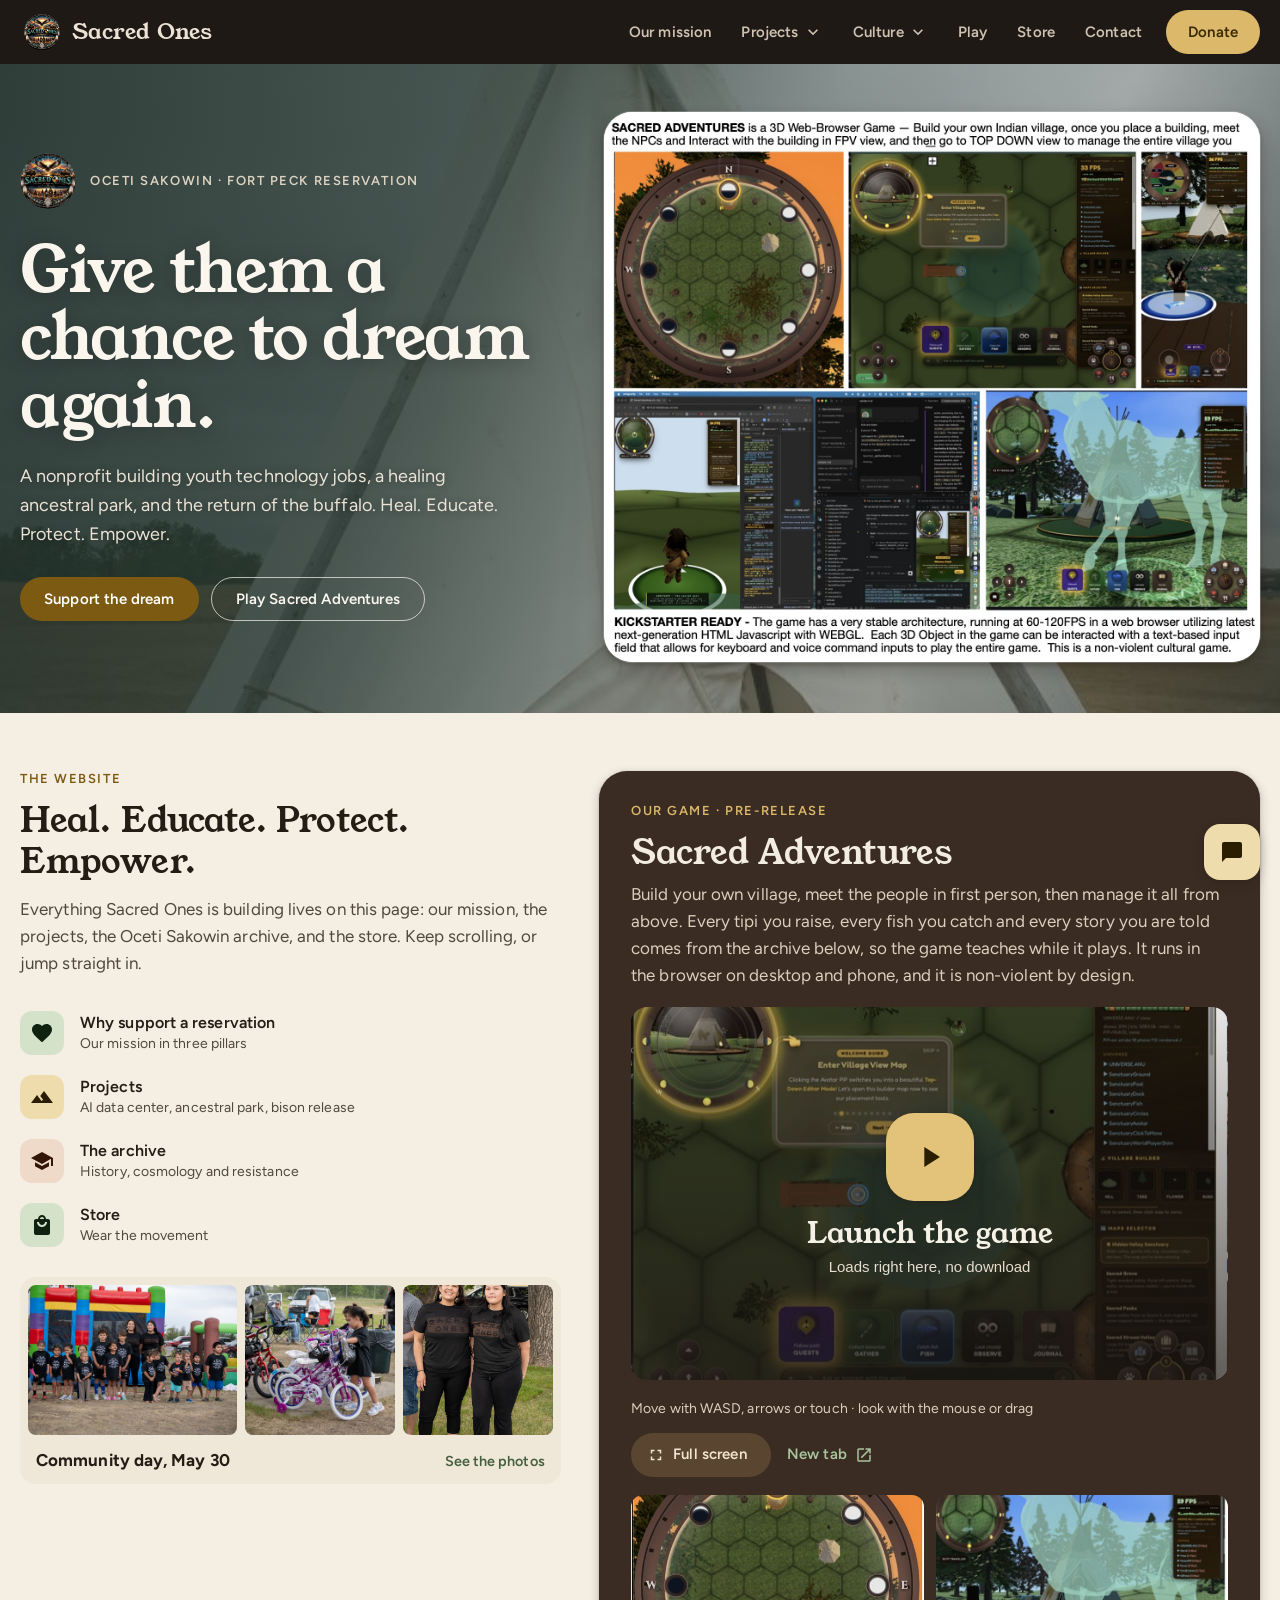
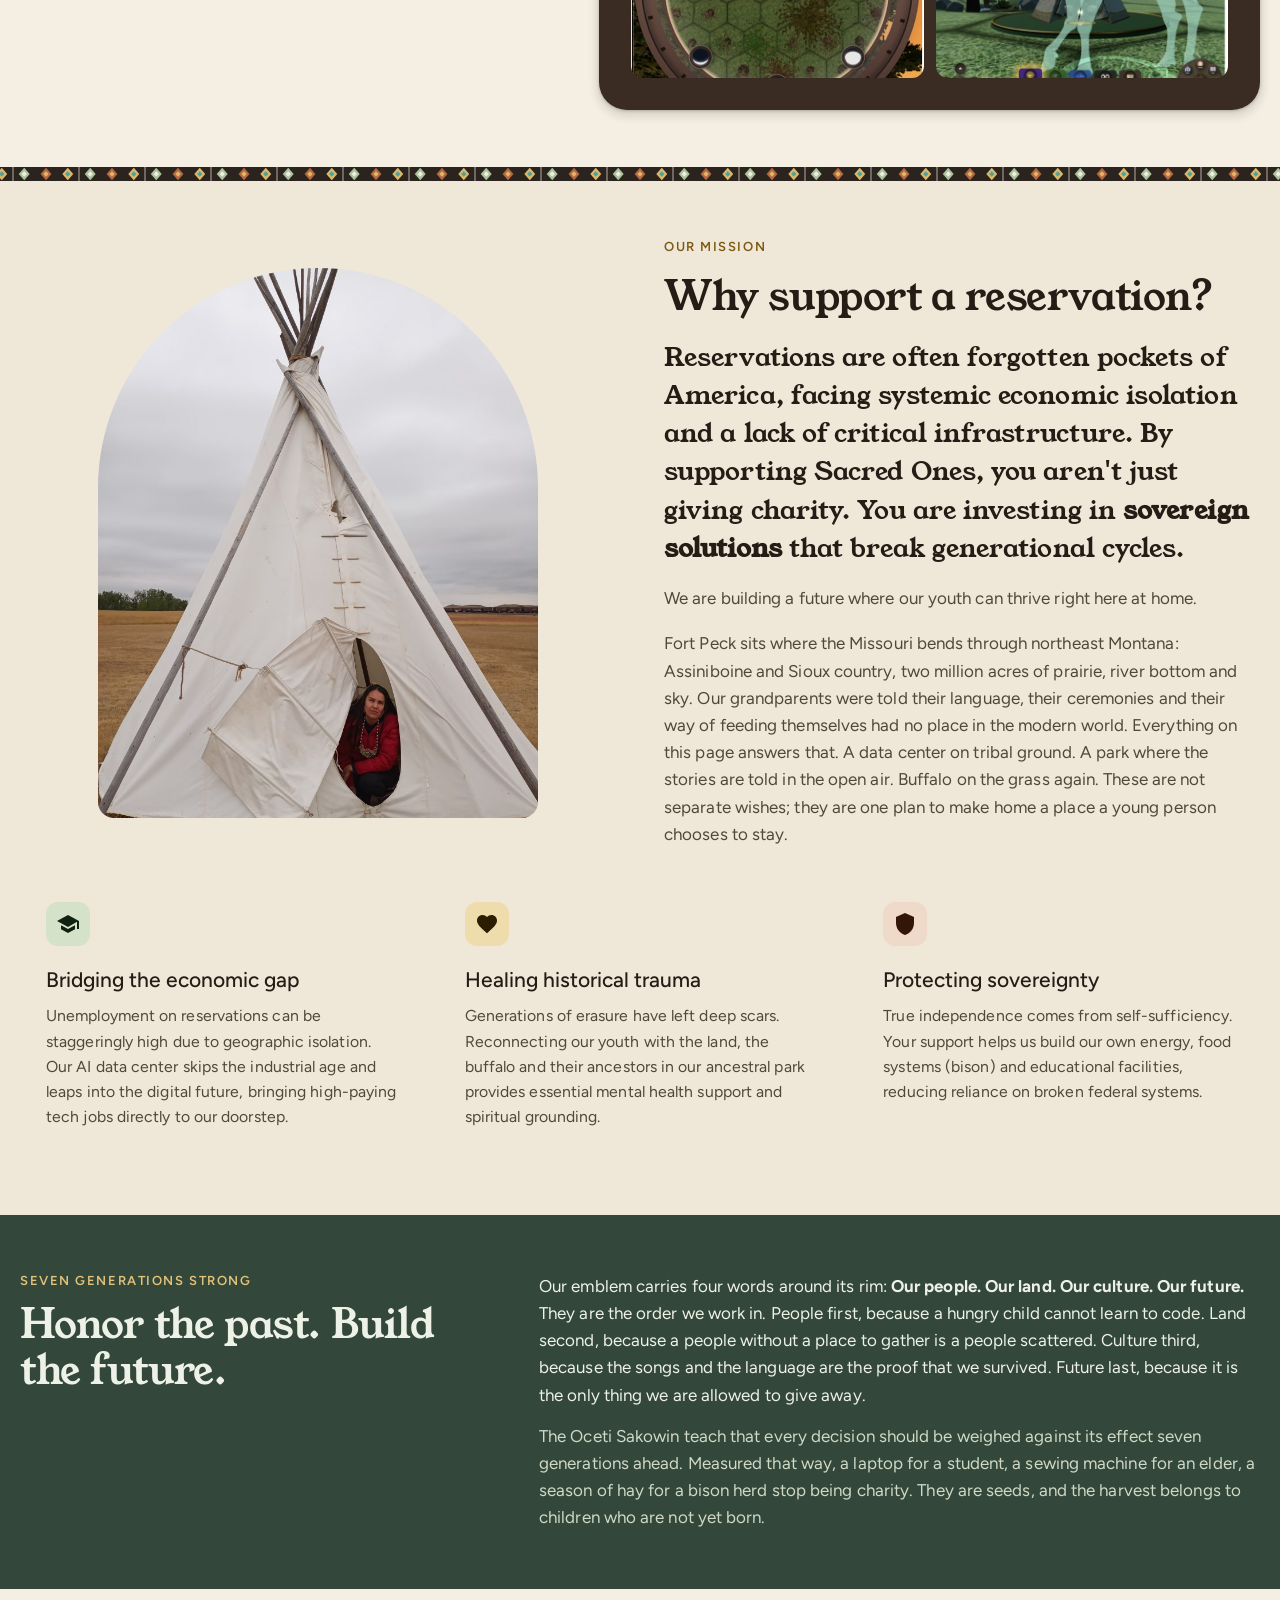
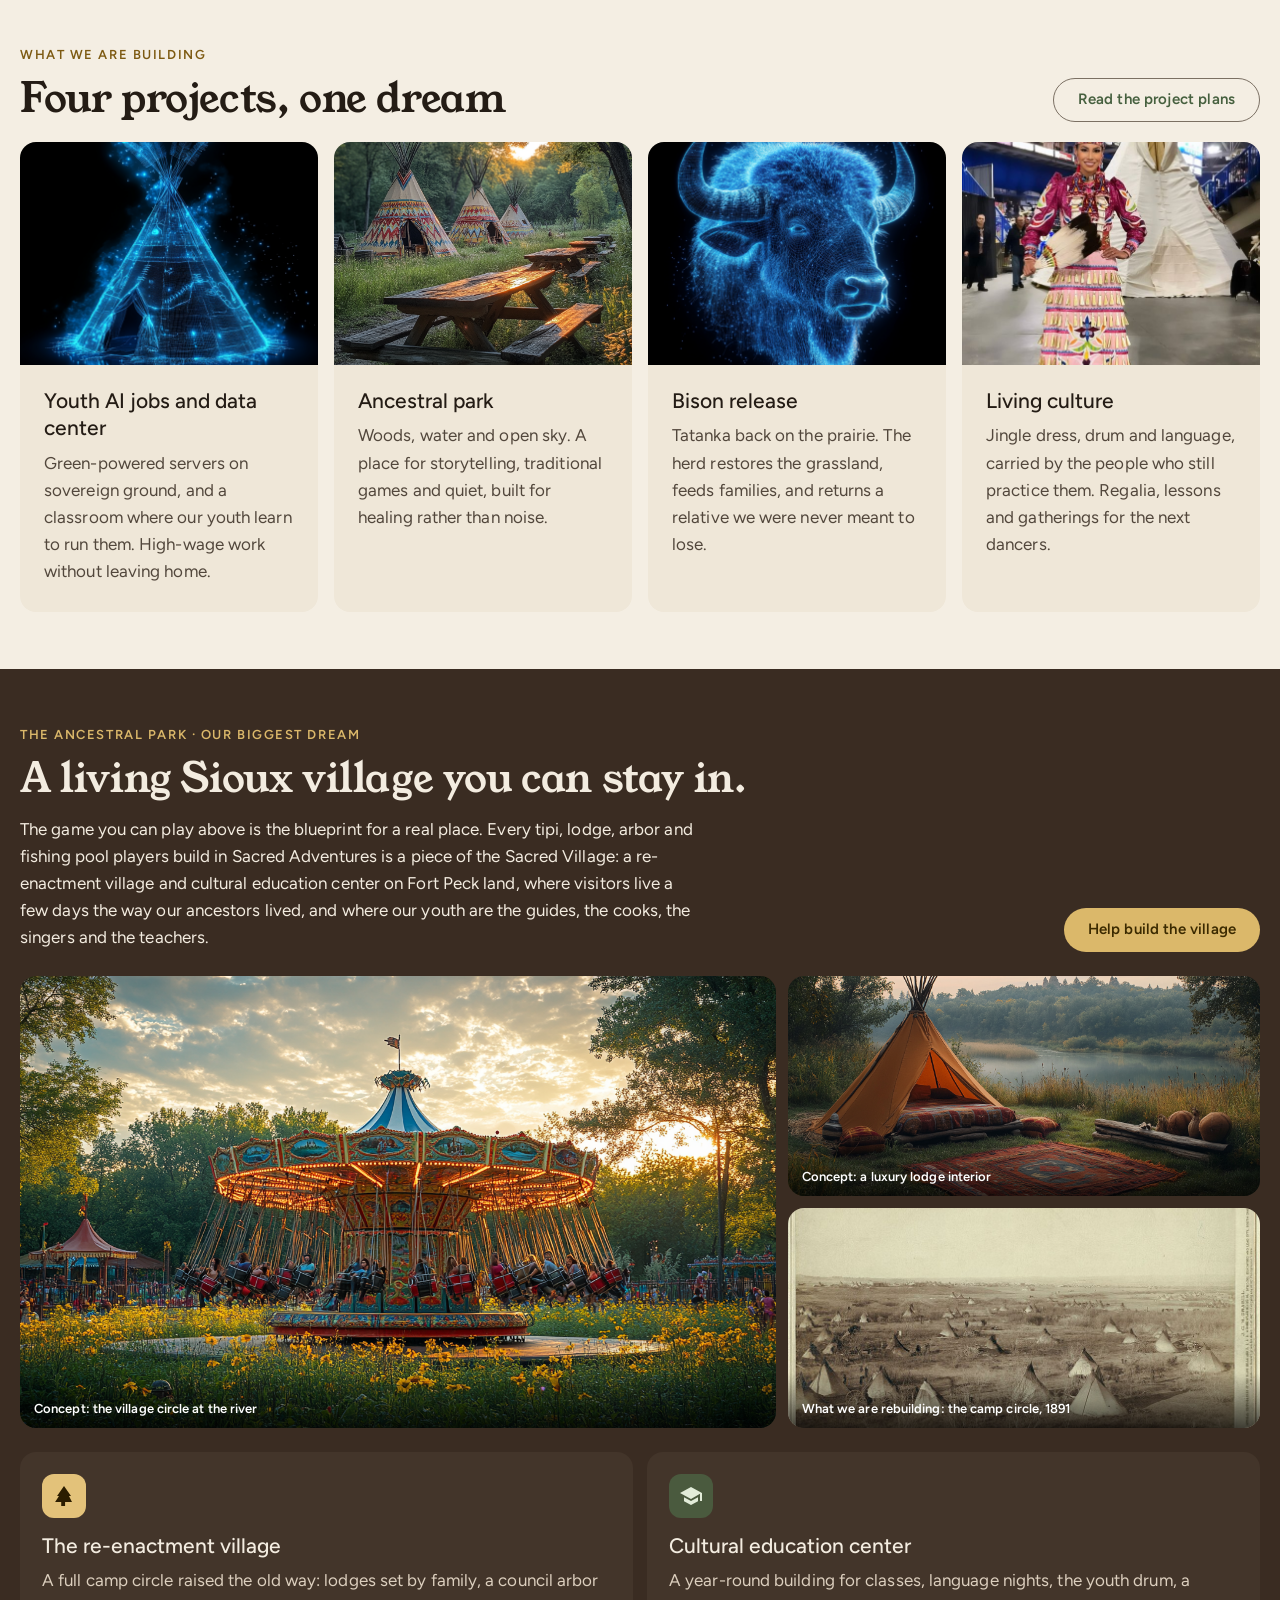
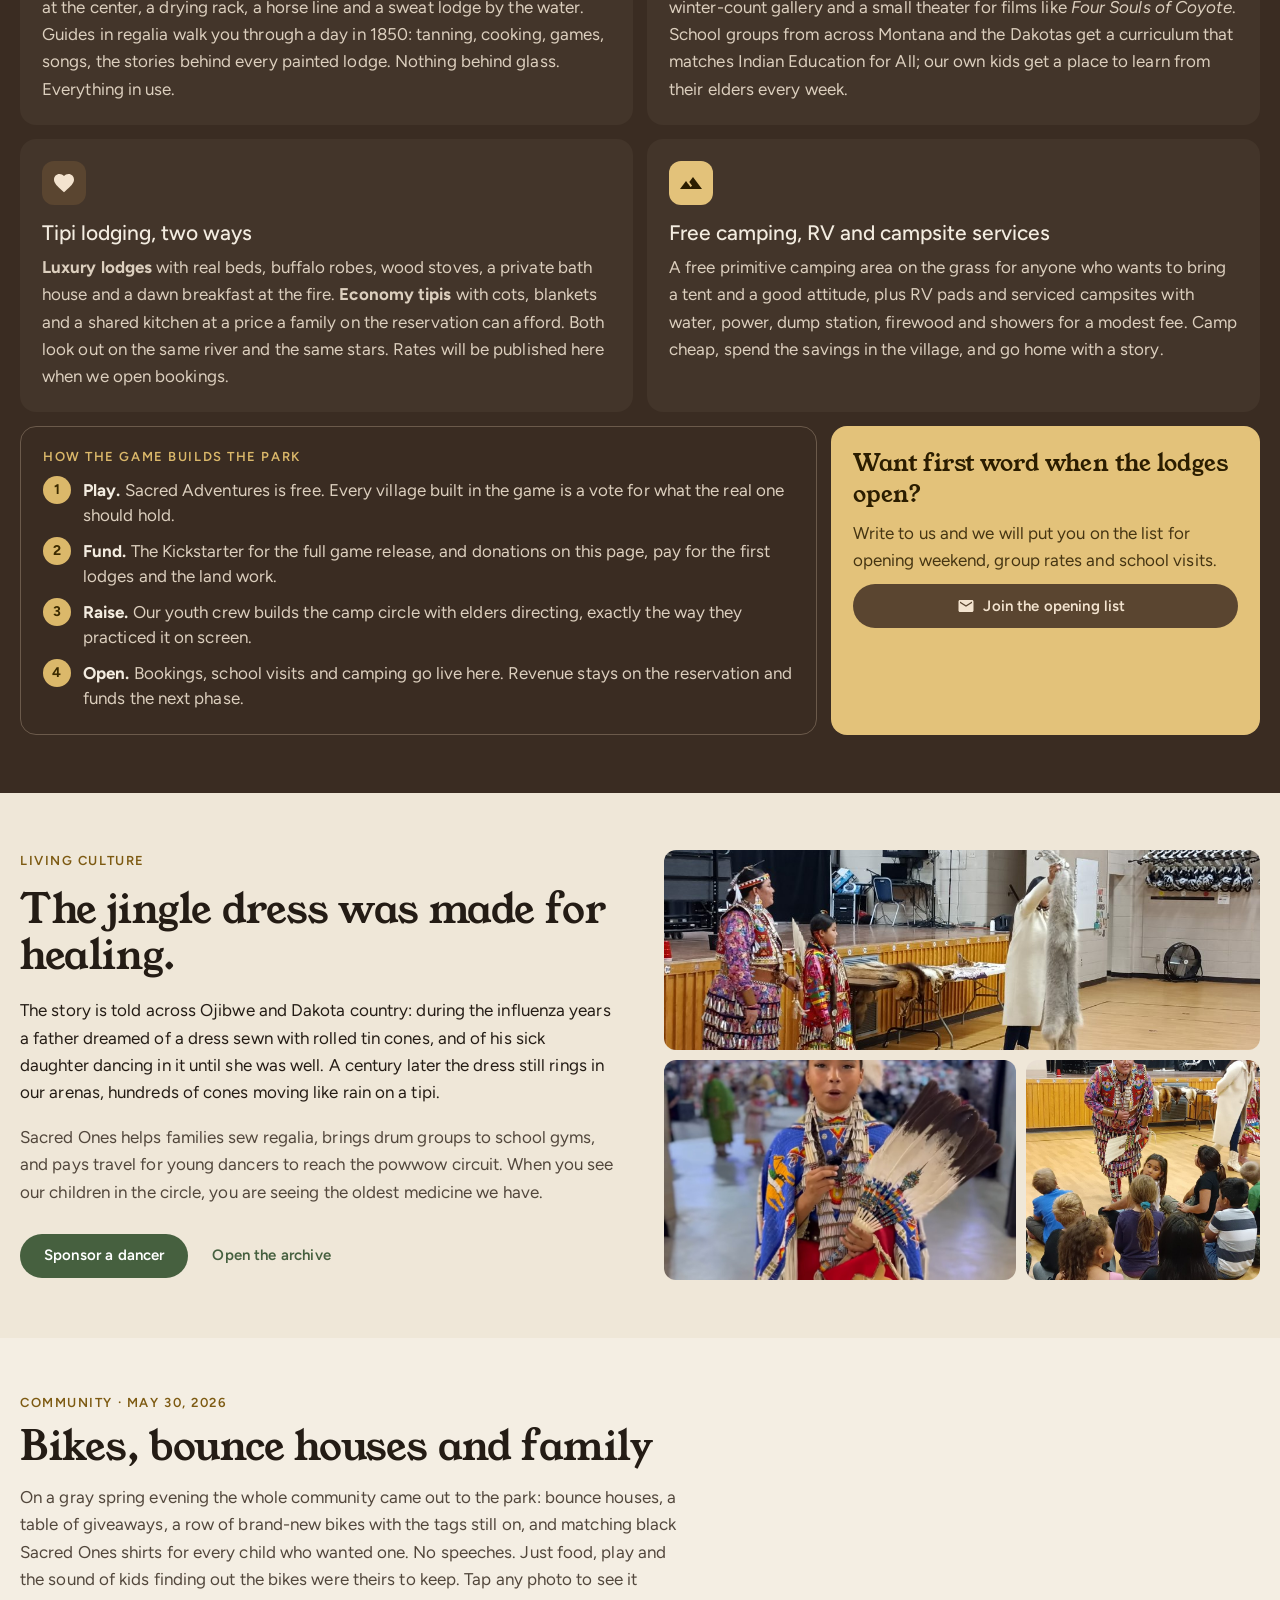
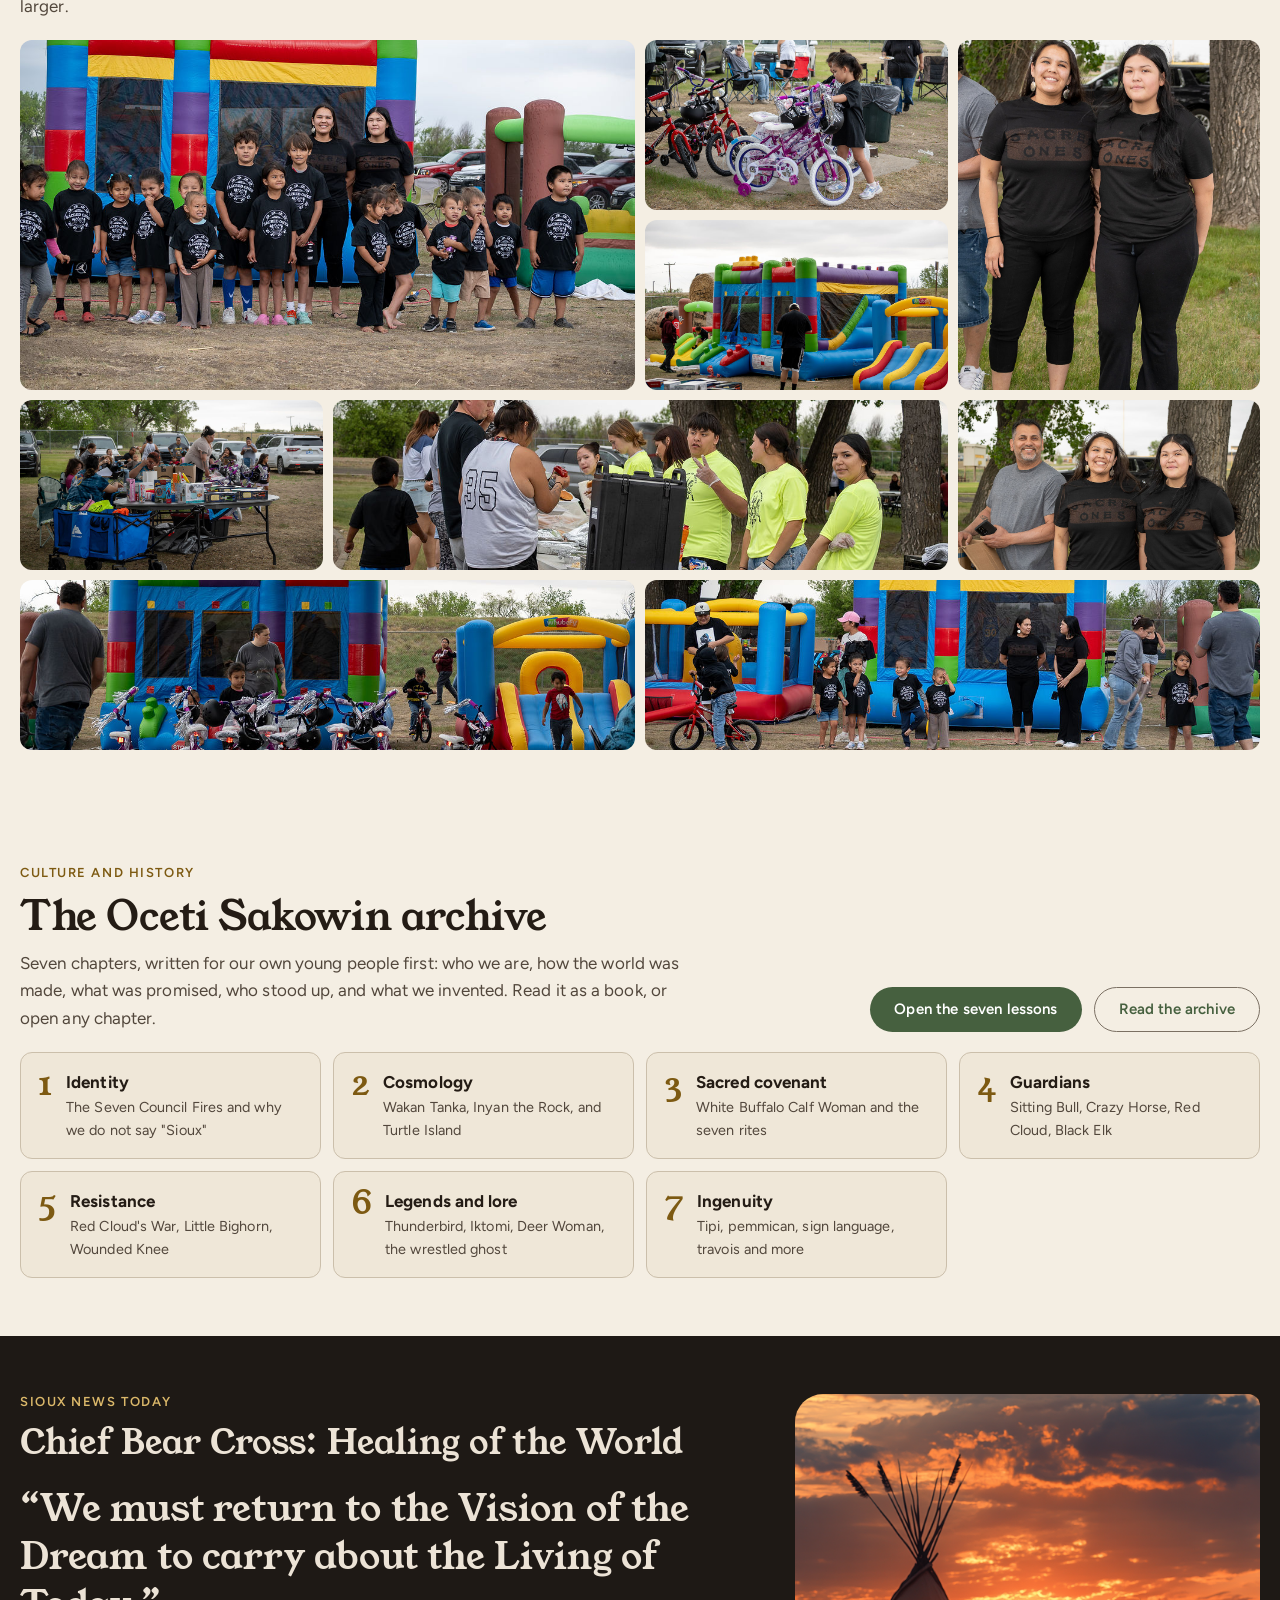
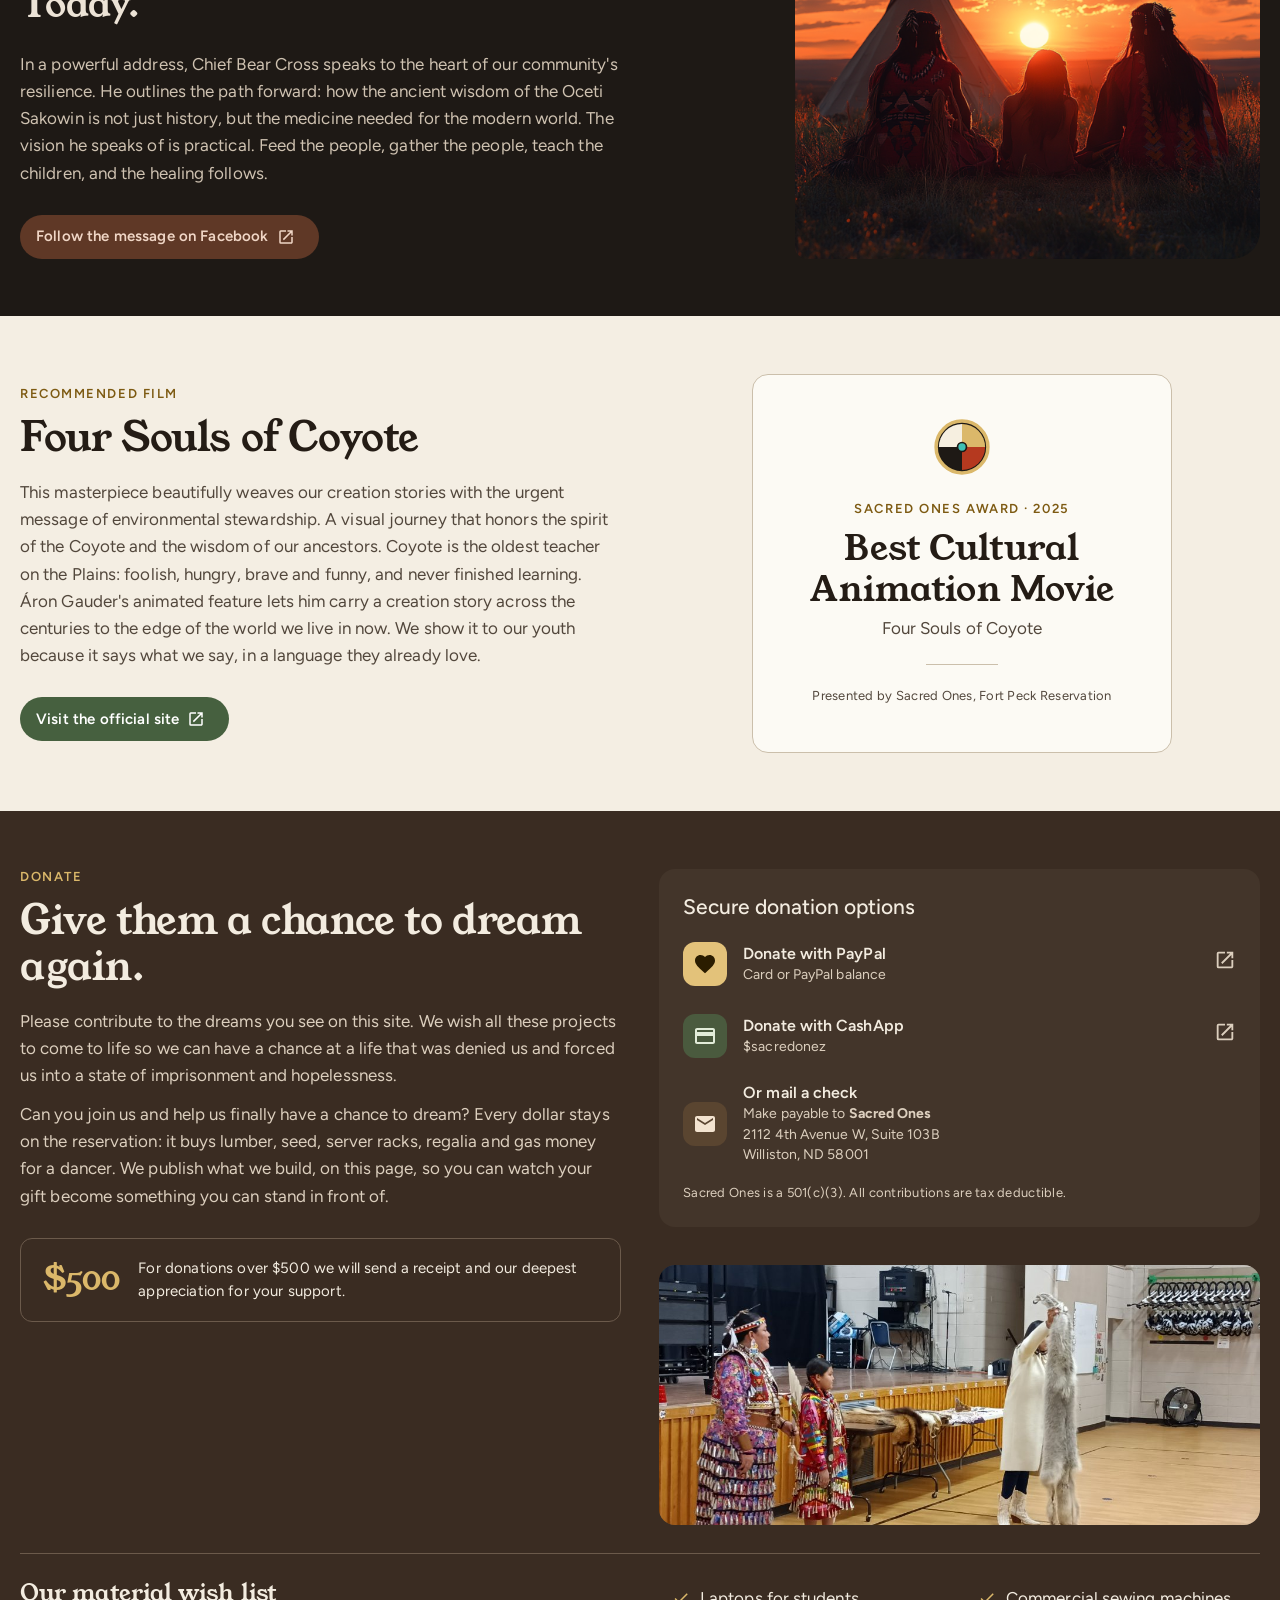
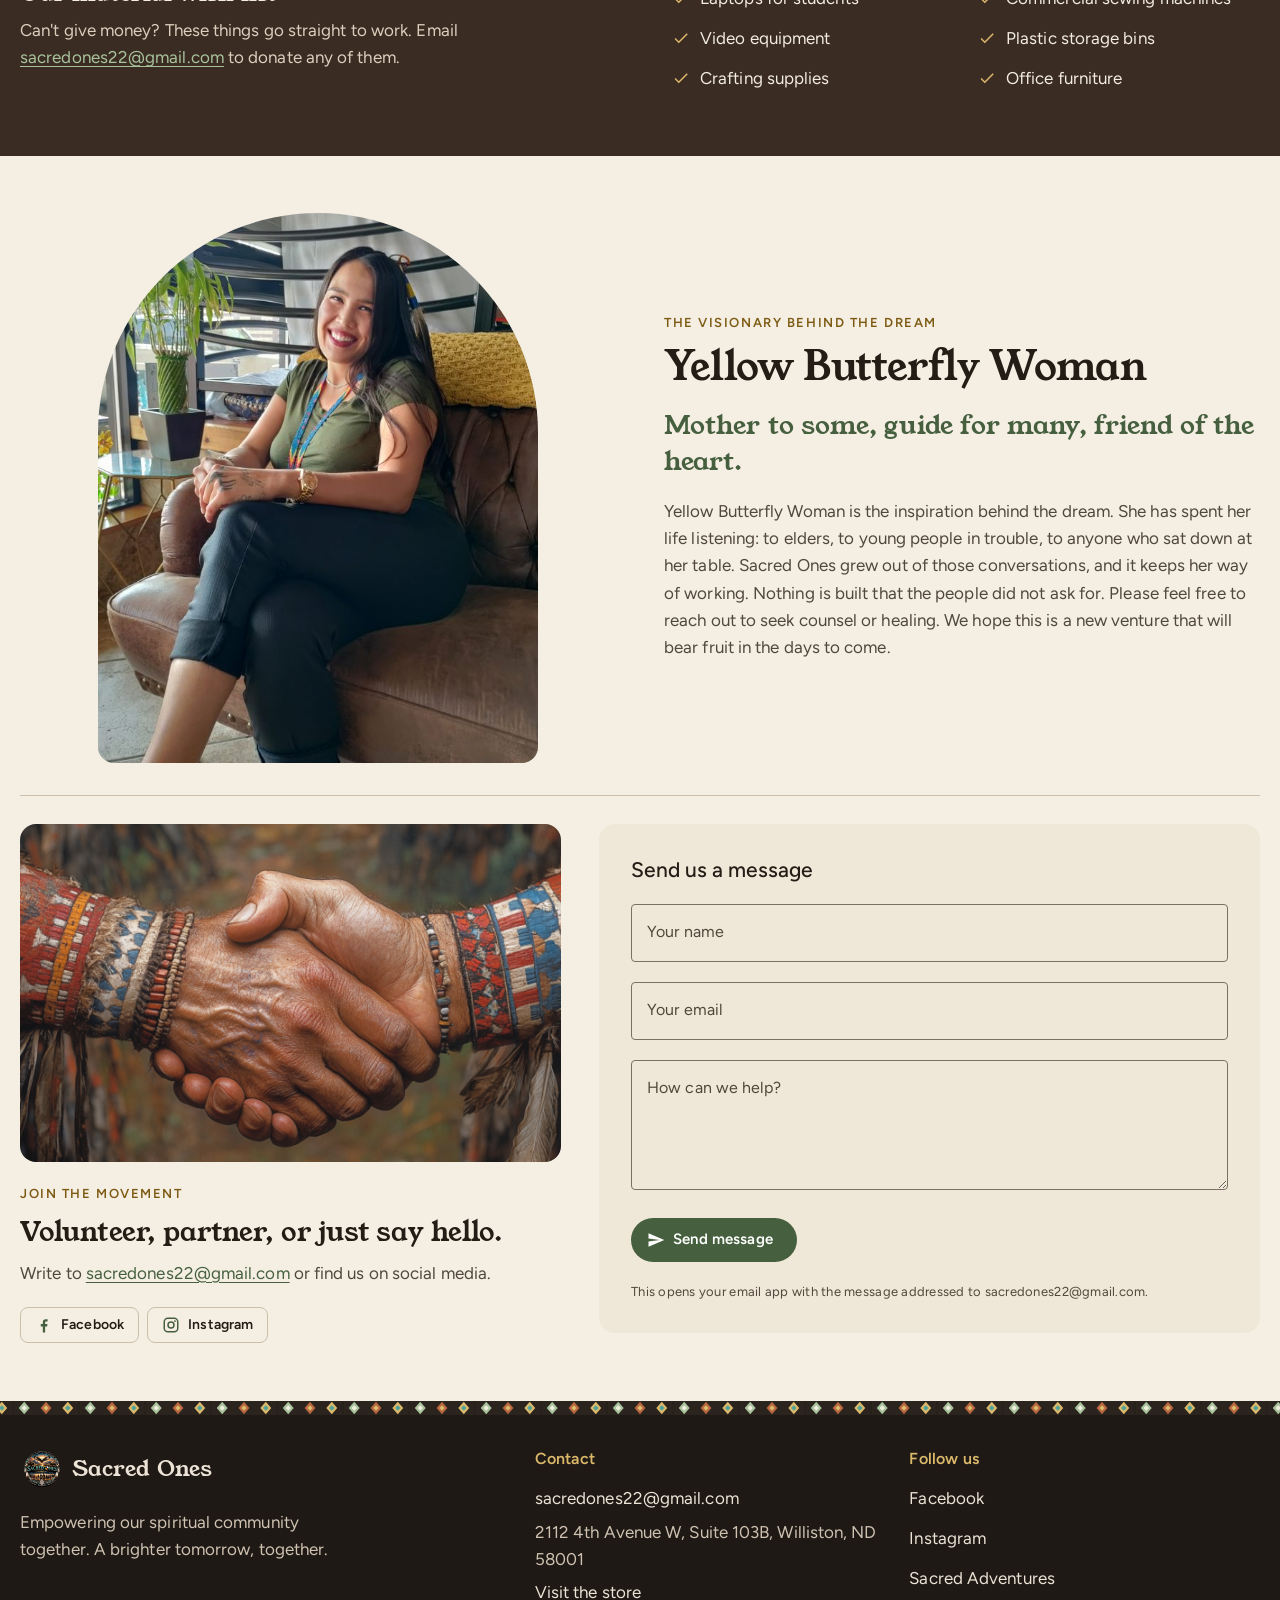
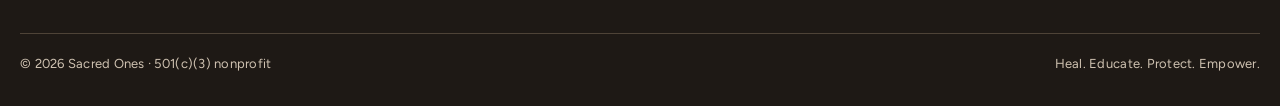
==== commit e6374b7e: "Host all photos and the hero video in the repo instead of WordPress The site no longer loads anythin" ====
--- a/index.html
+++ b/index.html
@@ -8,7 +8,7 @@
     <meta name="description" content="Sacred Ones is an Oceti Sakowin nonprofit on the Fort Peck Reservation building youth technology jobs, a healing ancestral park, and the return of the bison. Play the game, read the archive, and donate.">
     <meta property="og:title" content="Sacred Ones — A Brighter Tomorrow Together">
     <meta property="og:description" content="Heal. Educate. Protect. Empower. Support the youth technology center, ancestral park and bison return on the Fort Peck Reservation.">
-    <meta property="og:image" content="https://sacredones.org/wp-content/uploads/2025/05/1000002596-scaled.jpg">
+    <meta property="og:image" content="https://sacredones.org/assets/wp/2025/05/1000002596-scaled.jpg">
     <meta name="theme-color" content="#1e1915">
     <link rel="icon" href="assets/logo-emblem-small.jpg">
     <link rel="preconnect" href="https://fonts.googleapis.com">
@@ -404,8 +404,8 @@
 
             <!-- HERO: Sacred Adventures banner over the autoplaying site video -->
             <section class="hero" aria-labelledby="hero-title">
-                <video autoplay muted loop playsinline preload="metadata" aria-hidden="true" id="hero-video" poster="https://sacredones.org/wp-content/uploads/2025/05/1000002596-768x1024.jpg">
-                    <source src="https://sacredones.org/wp-content/uploads/2025/01/Gen-3-Alpha-Turbo-3543592665-The-feeling-of-home-Cropped-omp4111_La-M-5-1.mp4" type="video/mp4">
+                <video autoplay muted loop playsinline preload="metadata" aria-hidden="true" id="hero-video" poster="assets/wp/2025/05/1000002596-768x1024.jpg">
+                    <source src="assets/wp/2025/01/Gen-3-Alpha-Turbo-3543592665-The-feeling-of-home-Cropped-omp4111_La-M-5-1.mp4" type="video/mp4">
                 </video>
                 <div class="wrap hero-in">
                     <div class="hero-copy">
@@ -478,7 +478,7 @@
             <section class="section tone-low" id="about" aria-labelledby="why-title">
                 <div class="wrap">
                     <div class="split">
-                        <figure class="photo arch"><img src="https://sacredones.org/wp-content/uploads/2025/05/1000002596-768x1024.jpg" alt="A white tipi on the prairie with a child standing in the doorway" loading="lazy" width="1920" height="2560"></figure>
+                        <figure class="photo arch"><img src="assets/wp/2025/05/1000002596-768x1024.jpg" alt="A white tipi on the prairie with a child standing in the doorway" loading="lazy" width="1920" height="2560"></figure>
                         <div class="stack">
                             <span class="md-eyebrow">Our mission</span>
                             <h2 class="md-display-small" id="why-title">Why support a reservation?</h2>
@@ -529,10 +529,10 @@
                         <a class="md-btn outlined md-state" href="#projects">Read the project plans</a>
                     </div>
                     <div class="proj-cards four">
-                        <a class="proj-card md-state" href="#projects"><figure class="photo"><img src="https://sacredones.org/wp-content/uploads/2025/06/3d-teepee-600x600.png" alt="A tipi drawn in glowing blue wireframe" loading="lazy" onerror="this.onerror=null;this.src='https://sacredones.org/wp-content/uploads/2025/06/3d-teepee.png'"></figure><div class="body"><h3 class="md-title-large">Youth AI jobs and data center</h3><p>Green-powered servers on sovereign ground, and a classroom where our youth learn to run them. High-wage work without leaving home.</p></div></a>
-                        <a class="proj-card md-state" href="#park"><figure class="photo"><img src="https://sacredones.org/wp-content/uploads/2025/03/omp4111_Beautiful_tranquil_Sioux_Nation_amusement_park_with_nat_169e9f60-2841-4d78-8285-ce6930e73501.png" alt="Concept art of a tipi village beside a river" loading="lazy" onerror="this.onerror=null;this.src='https://sacredones.org/wp-content/uploads/2025/03/omp4111_Beautiful_tranquil_Sioux_Nation_amusement_park_with_nat_169e9f60-2841-4d78-8285-ce6930e73501.png'"></figure><div class="body"><h3 class="md-title-large">Ancestral park</h3><p>Woods, water and open sky. A place for storytelling, traditional games and quiet, built for healing rather than noise.</p></div></a>
-                        <a class="proj-card md-state" href="#projects"><figure class="photo"><img src="https://sacredones.org/wp-content/uploads/2025/06/3dbuffalo-600x600.png" alt="A buffalo drawn in glowing blue wireframe" loading="lazy" onerror="this.onerror=null;this.src='https://sacredones.org/wp-content/uploads/2025/06/3dbuffalo.png'"></figure><div class="body"><h3 class="md-title-large">Bison release</h3><p>Tatanka back on the prairie. The herd restores the grassland, feeds families, and returns a relative we were never meant to lose.</p></div></a>
-                        <a class="proj-card md-state" href="#living-culture"><figure class="photo"><img src="https://sacredones.org/wp-content/uploads/2025/01/FB_IMG_1736185782560-600x750.jpg" alt="A jingle dress dancer in full regalia" loading="lazy" onerror="this.onerror=null;this.src='https://sacredones.org/wp-content/uploads/2025/01/FB_IMG_1736185782560.jpg'"></figure><div class="body"><h3 class="md-title-large">Living culture</h3><p>Jingle dress, drum and language, carried by the people who still practice them. Regalia, lessons and gatherings for the next dancers.</p></div></a>
+                        <a class="proj-card md-state" href="#projects"><figure class="photo"><img src="assets/wp/2025/06/3d-teepee-600x600.png" alt="A tipi drawn in glowing blue wireframe" loading="lazy" onerror="this.onerror=null;this.src='assets/wp/2025/06/3d-teepee.png'"></figure><div class="body"><h3 class="md-title-large">Youth AI jobs and data center</h3><p>Green-powered servers on sovereign ground, and a classroom where our youth learn to run them. High-wage work without leaving home.</p></div></a>
+                        <a class="proj-card md-state" href="#park"><figure class="photo"><img src="assets/wp/2025/03/omp4111_Beautiful_tranquil_Sioux_Nation_amusement_park_with_nat_169e9f60-2841-4d78-8285-ce6930e73501.png" alt="Concept art of a tipi village beside a river" loading="lazy" onerror="this.onerror=null;this.src='assets/wp/2025/03/omp4111_Beautiful_tranquil_Sioux_Nation_amusement_park_with_nat_169e9f60-2841-4d78-8285-ce6930e73501.png'"></figure><div class="body"><h3 class="md-title-large">Ancestral park</h3><p>Woods, water and open sky. A place for storytelling, traditional games and quiet, built for healing rather than noise.</p></div></a>
+                        <a class="proj-card md-state" href="#projects"><figure class="photo"><img src="assets/wp/2025/06/3dbuffalo-600x600.png" alt="A buffalo drawn in glowing blue wireframe" loading="lazy" onerror="this.onerror=null;this.src='assets/wp/2025/06/3dbuffalo.png'"></figure><div class="body"><h3 class="md-title-large">Bison release</h3><p>Tatanka back on the prairie. The herd restores the grassland, feeds families, and returns a relative we were never meant to lose.</p></div></a>
+                        <a class="proj-card md-state" href="#living-culture"><figure class="photo"><img src="assets/wp/2025/01/FB_IMG_1736185782560-600x750.jpg" alt="A jingle dress dancer in full regalia" loading="lazy" onerror="this.onerror=null;this.src='assets/wp/2025/01/FB_IMG_1736185782560.jpg'"></figure><div class="body"><h3 class="md-title-large">Living culture</h3><p>Jingle dress, drum and language, carried by the people who still practice them. Regalia, lessons and gatherings for the next dancers.</p></div></a>
                     </div>
                 </div>
             </section>
@@ -549,8 +549,8 @@
                         <a class="md-btn filled tertiary md-state" href="#donate">Help build the village</a>
                     </div>
                     <div class="park-grid">
-                        <figure class="park-photo big"><img src="https://sacredones.org/wp-content/uploads/2025/03/omp4111_luxury_sioux_nation_amusement_park_with_authentic_india_17c184f0-2a6c-4f57-a23e-db1582acf79c.png" alt="Concept art of the Sacred Village: painted lodges beside a river under the open sky" loading="lazy"><figcaption>Concept: the village circle at the river</figcaption></figure>
-                        <figure class="park-photo"><img src="https://sacredones.org/wp-content/uploads/2025/03/omp4111_this_color_scheme_with_a_Sioux_Indian_Native_Bed_and_Br_6c3684fc-549e-436c-841b-710afbf90e9d.png" alt="Concept art of a luxury tipi interior with beds, hides and lanterns" loading="lazy"><figcaption>Concept: a luxury lodge interior</figcaption></figure>
+                        <figure class="park-photo big"><img src="assets/wp/2025/03/omp4111_luxury_sioux_nation_amusement_park_with_authentic_india_17c184f0-2a6c-4f57-a23e-db1582acf79c.png" alt="Concept art of the Sacred Village: painted lodges beside a river under the open sky" loading="lazy"><figcaption>Concept: the village circle at the river</figcaption></figure>
+                        <figure class="park-photo"><img src="assets/wp/2025/03/omp4111_this_color_scheme_with_a_Sioux_Indian_Native_Bed_and_Br_6c3684fc-549e-436c-841b-710afbf90e9d.png" alt="Concept art of a luxury tipi interior with beds, hides and lanterns" loading="lazy"><figcaption>Concept: a luxury lodge interior</figcaption></figure>
                         <figure class="park-photo"><img src="assets/commons/great-camp-1891.jpg" alt="The great Lakota camp of 1891, photographed by John Grabill" loading="lazy"><figcaption>What we are rebuilding: the camp circle, 1891</figcaption></figure>
                     </div>
                     <div class="park-cards">
@@ -604,7 +604,7 @@
                         <p class="md-on-variant">Sacred Ones helps families sew regalia, brings drum groups to school gyms, and pays travel for young dancers to reach the powwow circuit. When you see our children in the circle, you are seeing the oldest medicine we have.</p>
                         <div class="btn-row"><a class="md-btn filled md-state" href="#donate">Sponsor a dancer</a><a class="md-btn text md-state" href="#culture">Open the archive</a></div>
                     </div>
-                    <div class="lc-photos"><img src="https://sacredones.org/wp-content/uploads/2025/03/IMG20241014142419-1024x768.jpg" alt="Dancers and children in a school gym" loading="lazy" onerror="this.onerror=null;this.src='https://sacredones.org/wp-content/uploads/2025/03/IMG20241014140630.jpg'"><img src="https://sacredones.org/wp-content/uploads/2025/01/Screenshot_20250106_115109_Facebook1.jpg" alt="A young jingle dress dancer in an arena" loading="lazy" onerror="this.onerror=null;this.src='https://sacredones.org/wp-content/uploads/2025/01/Screenshot_20250106_115109_Facebook1.jpg'"><img src="https://sacredones.org/wp-content/uploads/2025/03/IMG20241014140630-768x1024.jpg" alt="A dancer in jingle dress regalia beside a drum" loading="lazy" onerror="this.onerror=null;this.src='https://sacredones.org/wp-content/uploads/2025/03/IMG20241014142419-scaled.jpg'"></div>
+                    <div class="lc-photos"><img src="assets/wp/2025/03/IMG20241014142419-1024x768.jpg" alt="Dancers and children in a school gym" loading="lazy" onerror="this.onerror=null;this.src='assets/wp/2025/03/IMG20241014140630.jpg'"><img src="assets/wp/2025/01/Screenshot_20250106_115109_Facebook1.jpg" alt="A young jingle dress dancer in an arena" loading="lazy" onerror="this.onerror=null;this.src='assets/wp/2025/01/Screenshot_20250106_115109_Facebook1.jpg'"><img src="assets/wp/2025/03/IMG20241014140630-768x1024.jpg" alt="A dancer in jingle dress regalia beside a drum" loading="lazy" onerror="this.onerror=null;this.src='assets/wp/2025/03/IMG20241014142419-scaled.jpg'"></div>
                 </div>
             </section>
 
@@ -650,7 +650,7 @@
                         <p class="md-on-variant" style="margin-top:22px;max-width:58ch">In a powerful address, Chief Bear Cross speaks to the heart of our community's resilience. He outlines the path forward: how the ancient wisdom of the Oceti Sakowin is not just history, but the medicine needed for the modern world. The vision he speaks of is practical. Feed the people, gather the people, teach the children, and the healing follows.</p>
                         <div class="btn-row"><a class="md-btn tonal has-icon md-state" href="https://www.facebook.com/SacredOnes23/" target="_blank" rel="noopener noreferrer">Follow the message on Facebook <svg aria-hidden="true"><use href="#i-open" /></svg></a></div>
                     </div>
-                    <figure class="photo"><img src="https://sacredones.org/wp-content/uploads/2025/01/omp4111_Lakota_Sioux_Indian_village_life_teepees_restful_famili_ba39628a-94fb-44d0-a3e9-f7ee2eb5760a-600x600.png" alt="Illustration: silhouettes of a family beside a tipi at sunset" loading="lazy" width="1024" height="1024"></figure>
+                    <figure class="photo"><img src="assets/wp/2025/01/omp4111_Lakota_Sioux_Indian_village_life_teepees_restful_famili_ba39628a-94fb-44d0-a3e9-f7ee2eb5760a-600x600.png" alt="Illustration: silhouettes of a family beside a tipi at sunset" loading="lazy" width="1024" height="1024"></figure>
                 </div>
             </section>
 
@@ -705,7 +705,7 @@
                             </div>
                             <p class="md-body-small md-on-variant" style="padding:8px 16px 16px">Sacred Ones is a 501(c)(3). All contributions are tax deductible.</p>
                         </div>
-                        <figure class="photo give-photo"><img src="https://sacredones.org/wp-content/uploads/2025/03/IMG20241014142419-1024x768.jpg" alt="Children watching a jingle dress dancer at a community gathering" loading="lazy" width="2560" height="1920"></figure>
+                        <figure class="photo give-photo"><img src="assets/wp/2025/03/IMG20241014142419-1024x768.jpg" alt="Children watching a jingle dress dancer at a community gathering" loading="lazy" width="2560" height="1920"></figure>
                     </div>
                     <div class="wish">
                         <div>
@@ -724,7 +724,7 @@
             <section class="section" id="contact" aria-labelledby="vis-title">
                 <div class="wrap">
                     <div class="split">
-                        <figure class="photo arch"><img src="https://sacredones.org/wp-content/uploads/2025/05/IMG_20220912_124202-768x768.jpg" alt="Yellow Butterfly Woman, seated and smiling" loading="lazy" width="2560" height="2560"></figure>
+                        <figure class="photo arch"><img src="assets/wp/2025/05/IMG_20220912_124202-768x768.jpg" alt="Yellow Butterfly Woman, seated and smiling" loading="lazy" width="2560" height="2560"></figure>
                         <div>
                             <span class="md-eyebrow">The visionary behind the dream</span>
                             <h2 class="md-display-small" id="vis-title">Yellow Butterfly Woman</h2>
@@ -734,7 +734,7 @@
                     </div>
                     <div class="join">
                         <div>
-                            <figure class="photo"><img src="https://sacredones.org/wp-content/uploads/2025/03/omp4111_two_native_american_hands_shaking_symbolic_no_faces_650bb528-5ac0-4c98-b546-5a3d535b8fbf-600x600.png" alt="Illustration: two beaded wrists in a handshake" loading="lazy" width="1024" height="1024"></figure>
+                            <figure class="photo"><img src="assets/wp/2025/03/omp4111_two_native_american_hands_shaking_symbolic_no_faces_650bb528-5ac0-4c98-b546-5a3d535b8fbf-600x600.png" alt="Illustration: two beaded wrists in a handshake" loading="lazy" width="1024" height="1024"></figure>
                             <span class="md-eyebrow">Join the movement</span>
                             <h3 class="md-headline-medium">Volunteer, partner, or just say hello.</h3>
                             <p class="md-on-variant" style="margin-top:10px">Write to <a href="mailto:sacredones22@gmail.com">sacredones22@gmail.com</a> or find us on social media.</p>
@@ -767,7 +767,7 @@
                             <h1 class="md-display-medium">Building our future</h1>
                             <p class="md-body-large md-on-variant">Sovereignty through technology, nature and spirit. Each project restores something our people were denied: land, food, belonging and ceremony.</p>
                         </div>
-                        <figure class="photo"><img src="https://sacredones.org/wp-content/uploads/2025/06/sacredones-3d-600x600.png" alt="Illustration: a glowing wireframe portrait, the digital future" loading="lazy" width="1024" height="1024"></figure>
+                        <figure class="photo"><img src="assets/wp/2025/06/sacredones-3d-600x600.png" alt="Illustration: a glowing wireframe portrait, the digital future" loading="lazy" width="1024" height="1024"></figure>
                     </div>
                 </div>
             </section>
@@ -785,7 +785,7 @@
                     </div>
                     <div class="stat-col">
                         <div class="stat"><b>50%+</b><p>Unemployment our youth often face. The training center exists to change that number.</p></div>
-                        <figure class="photo"><img src="https://sacredones.org/wp-content/uploads/2025/06/3d-teepee-600x600.png" alt="Illustration: a tipi drawn in glowing wireframe" loading="lazy" width="1024" height="1024"></figure>
+                        <figure class="photo"><img src="assets/wp/2025/06/3d-teepee-600x600.png" alt="Illustration: a tipi drawn in glowing wireframe" loading="lazy" width="1024" height="1024"></figure>
                     </div>
                 </div>
             </section>
@@ -795,15 +795,15 @@
                     <div class="section-head"><span class="md-eyebrow">More of the dream</span><h2 class="md-headline-large" id="p-more">Land, food and ceremony</h2></div>
                     <div class="proj-cards">
                         <article class="proj-card">
-                            <figure class="photo"><img src="https://sacredones.org/wp-content/uploads/2025/03/omp4111_Beautiful_tranquil_Sioux_Nation_amusement_park_with_nat_169e9f60-2841-4d78-8285-ce6930e73501-600x600.png" alt="Concept illustration of the ancestral park: tipis beside a quiet pond" loading="lazy" width="1024" height="1024"></figure>
+                            <figure class="photo"><img src="assets/wp/2025/03/omp4111_Beautiful_tranquil_Sioux_Nation_amusement_park_with_nat_169e9f60-2841-4d78-8285-ce6930e73501-600x600.png" alt="Concept illustration of the ancestral park: tipis beside a quiet pond" loading="lazy" width="1024" height="1024"></figure>
                             <div class="body"><h3 class="md-title-large">Ancestral park</h3><p>A nature-based space for healing and recreation. No neon lights, just woods, storytelling and traditional games. Picture a creek-side camp of lodges, a hand-game arbor, horse trails, and an elder at the fire every evening. Families will book it the way others book a resort, and the money stays home.</p></div>
                         </article>
                         <article class="proj-card">
-                            <figure class="photo"><img src="https://sacredones.org/wp-content/uploads/2025/03/omp4111_beautiful_Sioux_people_in_1800s_in_teepees_buffalo_in_b_7d885be3-1946-412e-abe1-879861d65462-600x600.png" alt="Illustration: a woman at a sunset camp with buffalo on the horizon" loading="lazy" width="1024" height="1024"></figure>
+                            <figure class="photo"><img src="assets/wp/2025/03/omp4111_beautiful_Sioux_people_in_1800s_in_teepees_buffalo_in_b_7d885be3-1946-412e-abe1-879861d65462-600x600.png" alt="Illustration: a woman at a sunset camp with buffalo on the horizon" loading="lazy" width="1024" height="1024"></figure>
                             <div class="body"><h3 class="md-title-large">Bison release</h3><p>The return of the Tatanka restores our prairie ecosystem and gives us food sovereignty. A starter herd, fenced range, a hay reserve for the hard winters, and a plan to put buffalo meat in school lunches and elder meals.</p></div>
                         </article>
                         <article class="proj-card">
-                            <figure class="photo"><img src="https://sacredones.org/wp-content/uploads/2025/01/FB_IMG_1736185794162-600x750.jpg" alt="Two jingle dress dancers in an arena" loading="lazy" width="1080" height="1350"></figure>
+                            <figure class="photo"><img src="assets/wp/2025/01/FB_IMG_1736185794162-600x750.jpg" alt="Two jingle dress dancers in an arena" loading="lazy" width="1080" height="1350"></figure>
                             <div class="body"><h3 class="md-title-large">Living culture</h3><p>Jingle dress and drum, kept alive by our people. Regalia sewing circles, a youth drum group, language nights, and travel support so our dancers can enter the circle wherever it forms.</p><a class="md-btn text md-state" href="#living-culture" style="margin-top:8px">See living culture</a></div>
                         </article>
                     </div>
@@ -822,7 +822,7 @@
                             <h1 class="md-display-medium">The Oceti Sakowin archive</h1>
                             <p class="md-body-large md-on-variant">History, cosmology and resistance in seven chapters.</p>
                         </div>
-                        <figure class="photo"><img src="https://sacredones.org/wp-content/uploads/2025/05/Screenshot-2025-05-23-at-16.59.16-768x480.png" alt="Archival photograph of a tipi camp on the plains" loading="lazy" width="2146" height="1340"></figure>
+                        <figure class="photo"><img src="assets/wp/2025/05/Screenshot-2025-05-23-at-16.59.16-768x480.png" alt="Archival photograph of a tipi camp on the plains" loading="lazy" width="2146" height="1340"></figure>
                     </div>
                 </div>
             </section>
@@ -840,7 +840,7 @@
                 <div class="wrap">
                     <div class="ch-head">
                         <div><span class="num">Chapter 1</span><h2 class="md-headline-large">Identity and nomenclature</h2><p class="md-on-variant" style="margin-top:12px">The imperative of accurate naming.</p></div>
-                        <figure class="photo"><img src="https://sacredones.org/wp-content/uploads/2025/01/omp4111_as_an_illustrative_sketch_painting_as_a_beautiful_Sioux_7553092a-f971-48ff-b63f-7d45480d4c58-768x384.png" alt="Painterly illustration of a woman beside a tipi under a wide sky" loading="lazy" width="1536" height="768"></figure>
+                        <figure class="photo"><img src="assets/wp/2025/01/omp4111_as_an_illustrative_sketch_painting_as_a_beautiful_Sioux_7553092a-f971-48ff-b63f-7d45480d4c58-768x384.png" alt="Painterly illustration of a woman beside a tipi under a wide sky" loading="lazy" width="1536" height="768"></figure>
                     </div>
                     <p class="ch-intro md-body-large">Names are the first thing a colonizer changes and the last thing a people get back. This chapter begins the archive where our grandparents would have begun it: by saying who we are, in our own words, and naming the seven fires that make one nation.</p>
                     <p class="lesson-link"><a class="md-btn tonal has-icon md-state" href="lessons/01-identity.html"><svg aria-hidden="true"><use href="#i-school" /></svg> Open the full lesson</a></p>
@@ -889,7 +889,7 @@
                             <h3 class="md-headline-small" style="margin-bottom:10px">White Buffalo Calf Woman</h3>
                             <p class="md-on-variant">The pivotal moment in Sioux spiritual history. She appeared to two scouts: one lustful (who was destroyed), one righteous. She presented the <b>Chanunpa (Sacred Pipe)</b> to the people, teaching that as long as they held the pipe sacred, they would prosper. Upon leaving, she transformed into a white buffalo calf, promising to return.</p>
                         </div>
-                        <figure class="photo"><img src="https://sacredones.org/wp-content/uploads/2025/01/omp4111_as_the_face_on_an_Indian_Nickle_coin._8ba34fc7-151e-43de-a705-1d0571b60b94-300x300.png" alt="Painterly portrait of a woman in a feathered headdress" loading="lazy" width="1024" height="1024"></figure>
+                        <figure class="photo"><img src="assets/wp/2025/01/omp4111_as_the_face_on_an_Indian_Nickle_coin._8ba34fc7-151e-43de-a705-1d0571b60b94-300x300.png" alt="Painterly portrait of a woman in a feathered headdress" loading="lazy" width="1024" height="1024"></figure>
                     </div>
                     <dl class="rites">
                         <div><dt>Keeping of the soul</dt><dd>Honoring the spirit of the deceased for a year before releasing them to the Spirit Path.</dd></div>
@@ -924,7 +924,7 @@
                             <li><span class="yr">1890</span><h3 class="md-title-large">Wounded Knee</h3><p>The final tragedy. US troops, fearing the pacifist Ghost Dance movement, massacred hundreds of disarmed men, women and children. It marked the end of armed resistance.</p></li>
                         </ol>
                     </div>
-                    <figure class="photo"><img src="https://sacredones.org/wp-content/uploads/2025/03/omp4111_realistic_4k_image_of_Native_American_Sioux_Warriors_on_69ab475a-ee08-4983-a05f-a2b872bf8dbd-600x600.png" alt="Illustration: riders on horseback silhouetted against a prairie sunset" loading="lazy" width="1024" height="1024"></figure>
+                    <figure class="photo"><img src="assets/wp/2025/03/omp4111_realistic_4k_image_of_Native_American_Sioux_Warriors_on_69ab475a-ee08-4983-a05f-a2b872bf8dbd-600x600.png" alt="Illustration: riders on horseback silhouetted against a prairie sunset" loading="lazy" width="1024" height="1024"></figure>
                 </div>
             </section>
 
@@ -940,7 +940,7 @@
                             <p class="md-on-variant" style="margin-top:12px">The Sioux have a rich tradition of stories surrounding spirits (<em>Wanagi</em>). One famous account tells of a warrior who wrestled a ghost throughout the night, a test of bravery against the supernatural. These stories emphasize that the spirit world is always close at hand.</p>
                             <div class="btn-row"><a class="md-btn filled tertiary has-icon md-state" href="https://www.worldhistory.org/article/2314/the-man-who-wrestled-with-a-ghost/" target="_blank" rel="noopener noreferrer">Read "The Man Who Wrestled with a Ghost" <svg aria-hidden="true"><use href="#i-open" /></svg></a></div>
                         </div>
-                        <figure class="photo"><img src="https://sacredones.org/wp-content/uploads/2025/03/sunset-600x300.png" alt="Illustration: riders at dusk on the prairie" loading="lazy" width="600" height="300"></figure>
+                        <figure class="photo"><img src="assets/wp/2025/03/sunset-600x300.png" alt="Illustration: riders at dusk on the prairie" loading="lazy" width="600" height="300"></figure>
                     </div>
                     <div class="story-grid wide" id="l-cards"></div>
                 </div>
@@ -955,7 +955,7 @@
                         <ol class="inv" id="inv-list"></ol>
                         <div class="btn-row"><a class="md-btn filled md-state" href="#donate">Return to the donation page</a></div>
                     </div>
-                    <figure class="photo" style="position:sticky;top:140px"><img src="https://sacredones.org/wp-content/uploads/2025/05/Screenshot-2025-05-23-at-16.59.32-600x607.png" alt="Archival photograph of a tipi camp" loading="lazy" width="1972" height="1996"><figcaption class="sr-only">Archival photograph</figcaption></figure>
+                    <figure class="photo" style="position:sticky;top:140px"><img src="assets/wp/2025/05/Screenshot-2025-05-23-at-16.59.32-600x607.png" alt="Archival photograph of a tipi camp" loading="lazy" width="1972" height="1996"><figcaption class="sr-only">Archival photograph</figcaption></figure>
                 </div>
             </section>
         </div>
@@ -1017,7 +1017,7 @@
     </button>
     <section class="chat" id="chat" aria-label="Sacred Ones helper chat">
         <div class="chat-top">
-            <img src="https://sacredones.org/wp-content/uploads/2025/05/cropped-Example.png" alt="" onerror="this.src='assets/logo-emblem-small.jpg'">
+            <img src="assets/wp/2025/05/cropped-Example.png" alt="" onerror="this.src='assets/logo-emblem-small.jpg'">
             <div><b class="md-title-medium">Sacred Ones helper</b><small>Keeper of Knowledge</small></div>
             <button class="md-icon-btn md-state" type="button" id="chat-reset" aria-label="Restart conversation"><svg aria-hidden="true"><use href="#i-refresh" /></svg></button>
             <button class="md-icon-btn md-state" type="button" id="chat-close" aria-label="Close chat"><svg aria-hidden="true"><use href="#i-close" /></svg></button>
@@ -1029,7 +1029,7 @@
 
     <script src="m3.js"></script>
     <script>
-        const U = 'https://sacredones.org/wp-content/uploads/';
+        const U = 'assets/wp/';
         const GUARDIANS = [
             { name: "Sitting Bull", native: "Tȟatȟáŋka Íyotake", title: "Hunkpapa Holy Man and War Chief", dates: "c. 1831 – 1890", thumb: U + "2025/01/FB_IMG_1612417976260-600x821.jpg", image: U + "2025/01/FB_IMG_1612417976260.jpg", aspiration: "Absolute sovereignty and preservation of the sacred ways.", quote: "If we must die, we die defending our rights.", content: "<p>Sitting Bull was the paramount symbol of indigenous resistance. As a <em>Wichasha Wakan</em> (Holy Man), his authority stemmed from spiritual insight. In June 1876, he held a Sun Dance where he foresaw soldiers 'falling into camp like grasshoppers', a prophecy fulfilled at Little Bighorn.</p><p>He led his people into exile in Canada rather than surrender, but the extermination of the buffalo forced his return in 1881. He later toured with Buffalo Bill's Wild West Show, earning money for his people while remaining a fierce critic of settler society. He was assassinated in 1890 by Indian Agency police.</p>" },
             { name: "Crazy Horse", native: "Tȟašúŋke Witkó", title: "Oglala War Leader", dates: "c. 1840 – 1877", image: "assets/commons/crazy-horse-memorial.jpg", aspiration: "To live purely by the old ways.", quote: "One does not sell the earth upon which the people walk.", content: "<p>The archetype of the ascetic warrior, Crazy Horse famously refused to wear elaborate regalia or be photographed. His name came from a vision of a horse floating in the spirit world. He was a military genius, acting as the decoy in the Fetterman Massacre and leading the flank at Little Bighorn.</p><p>He surrendered in 1877 solely to save his people from starvation. He was bayoneted to death at Fort Robinson while resisting imprisonment. His final resting place remains a secret.</p>" },
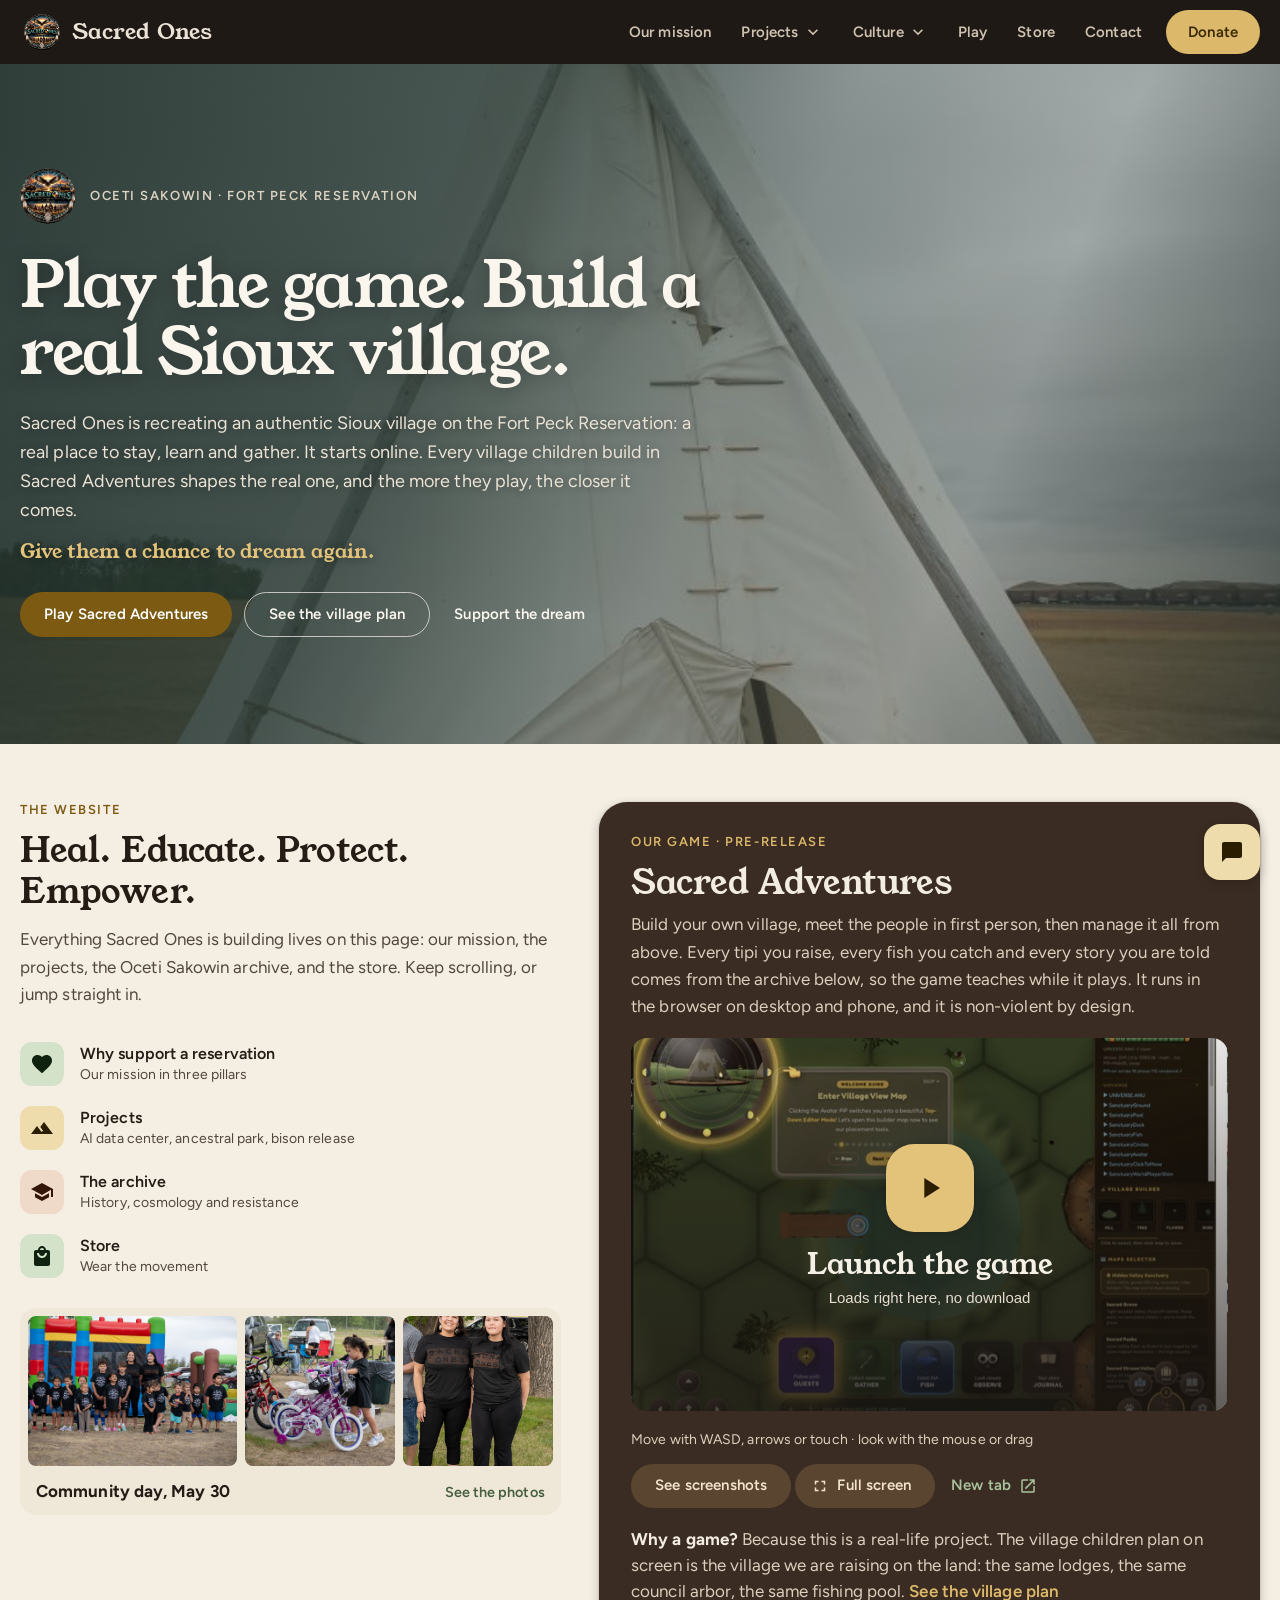
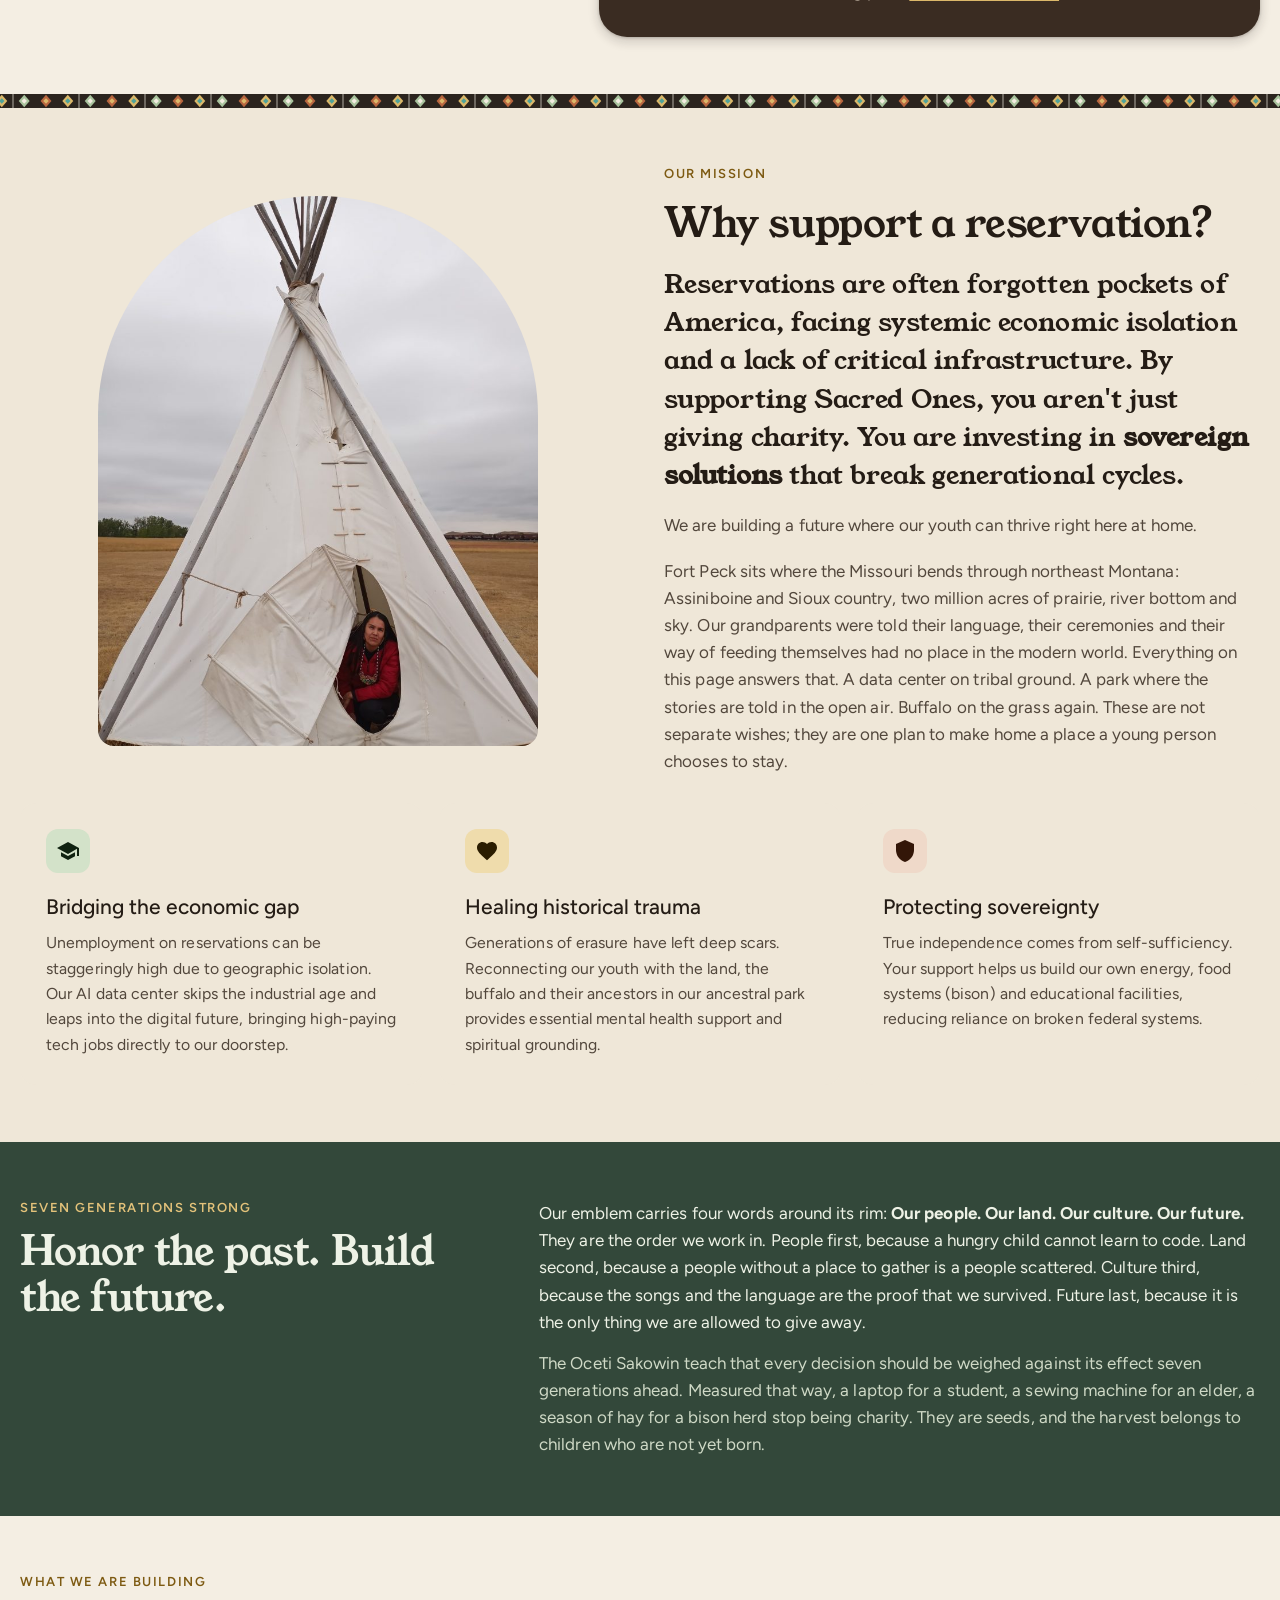
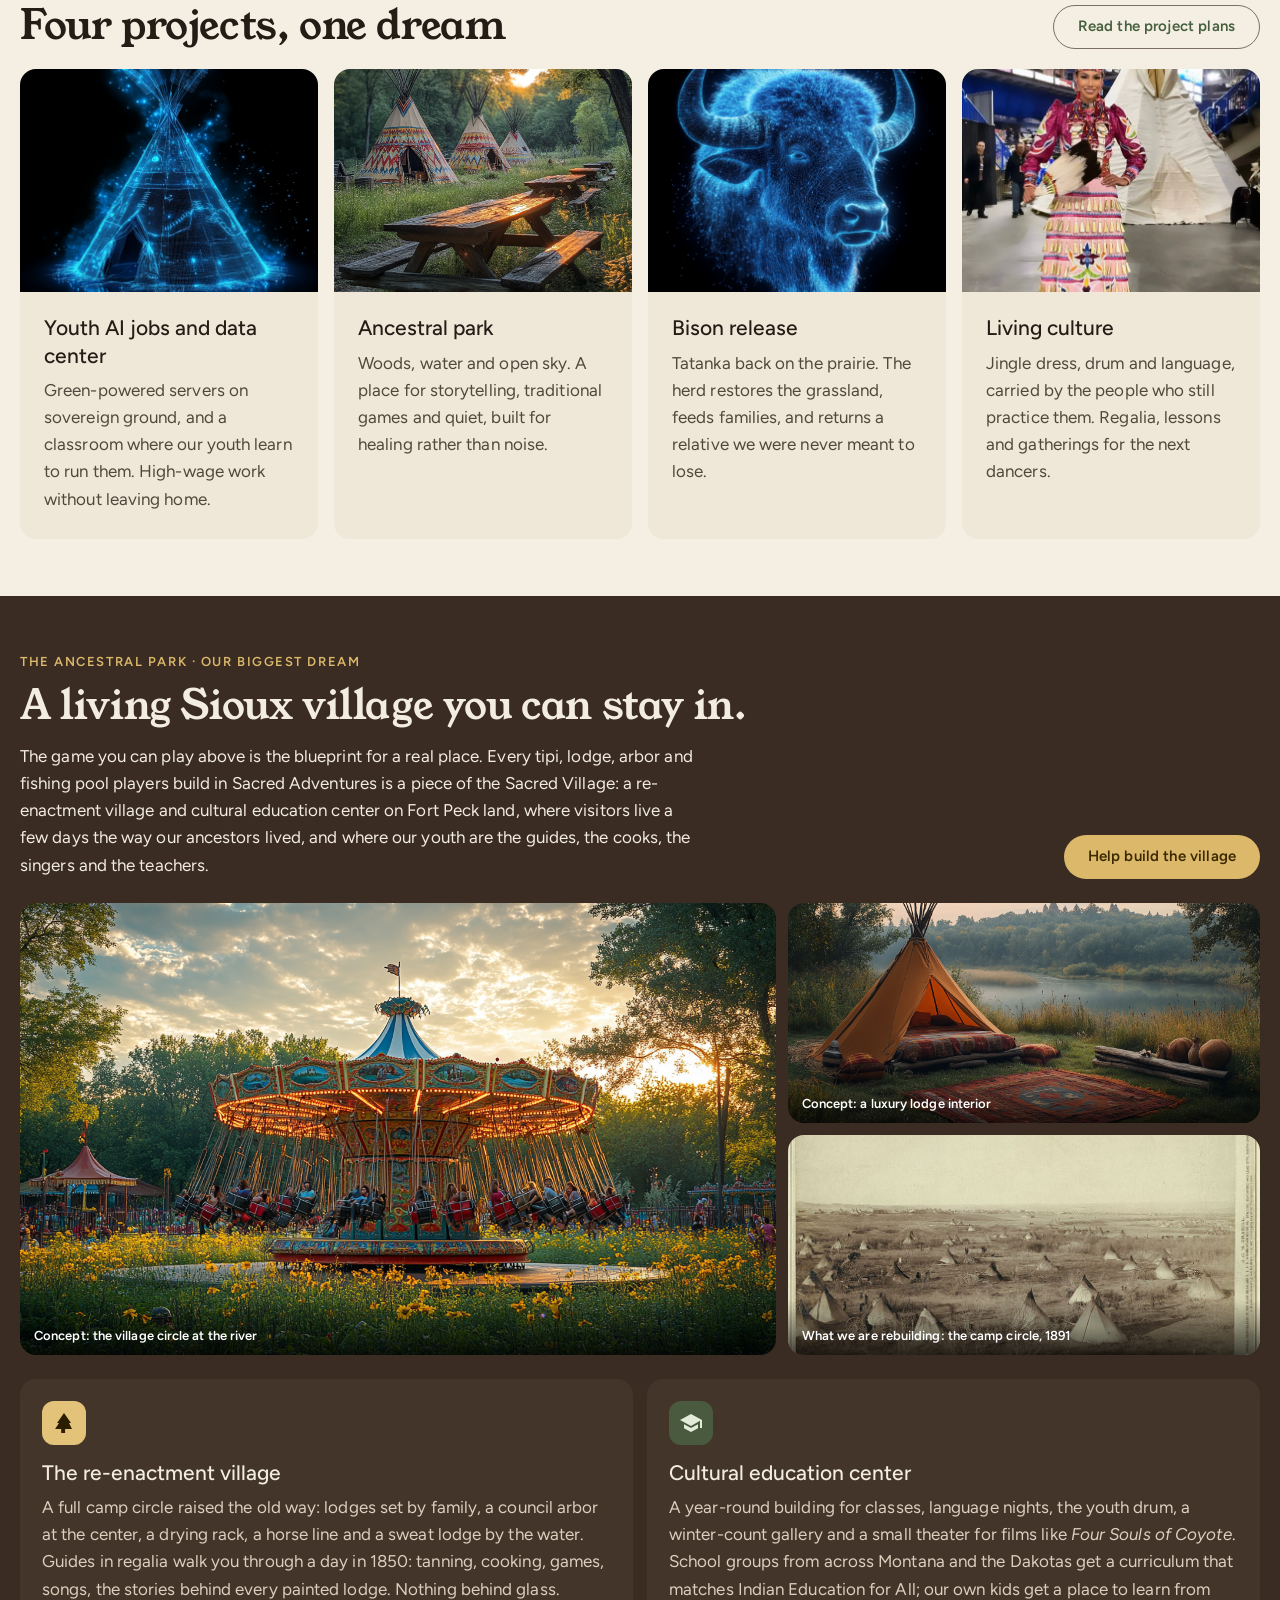
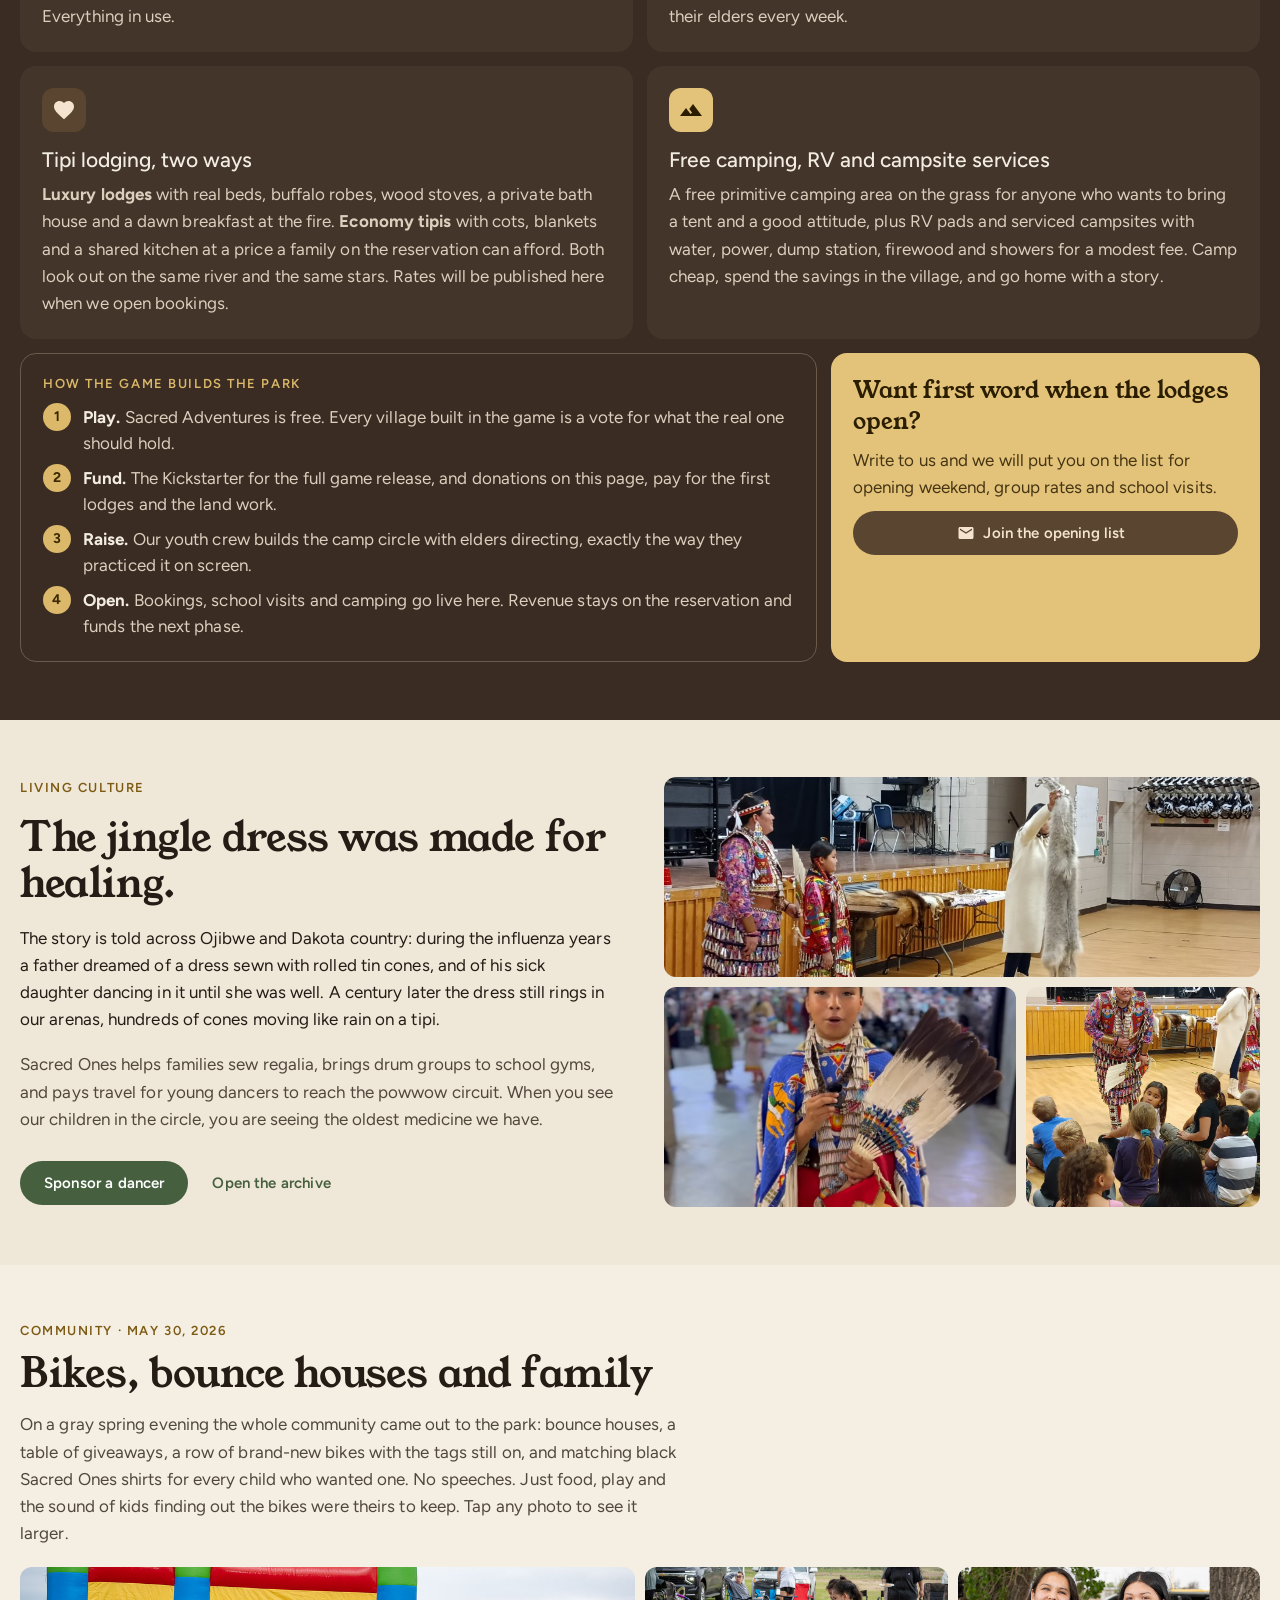
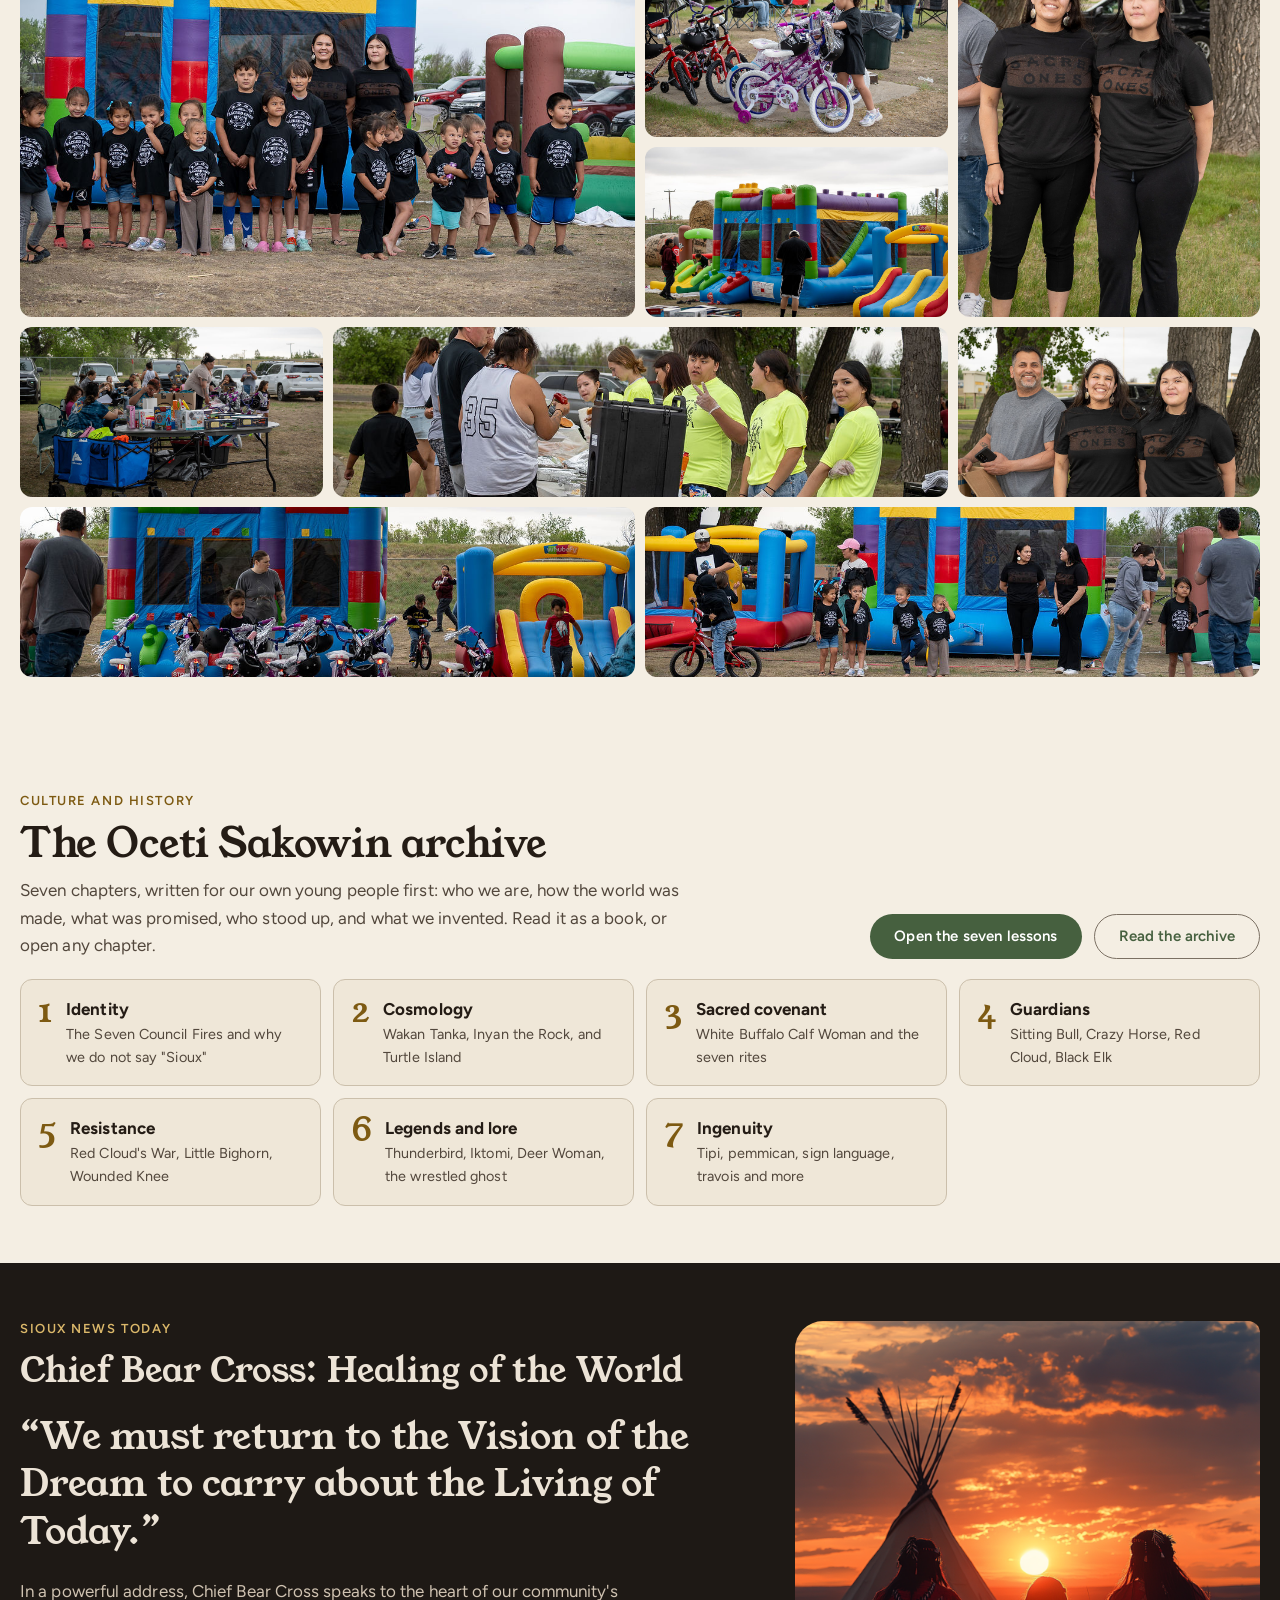
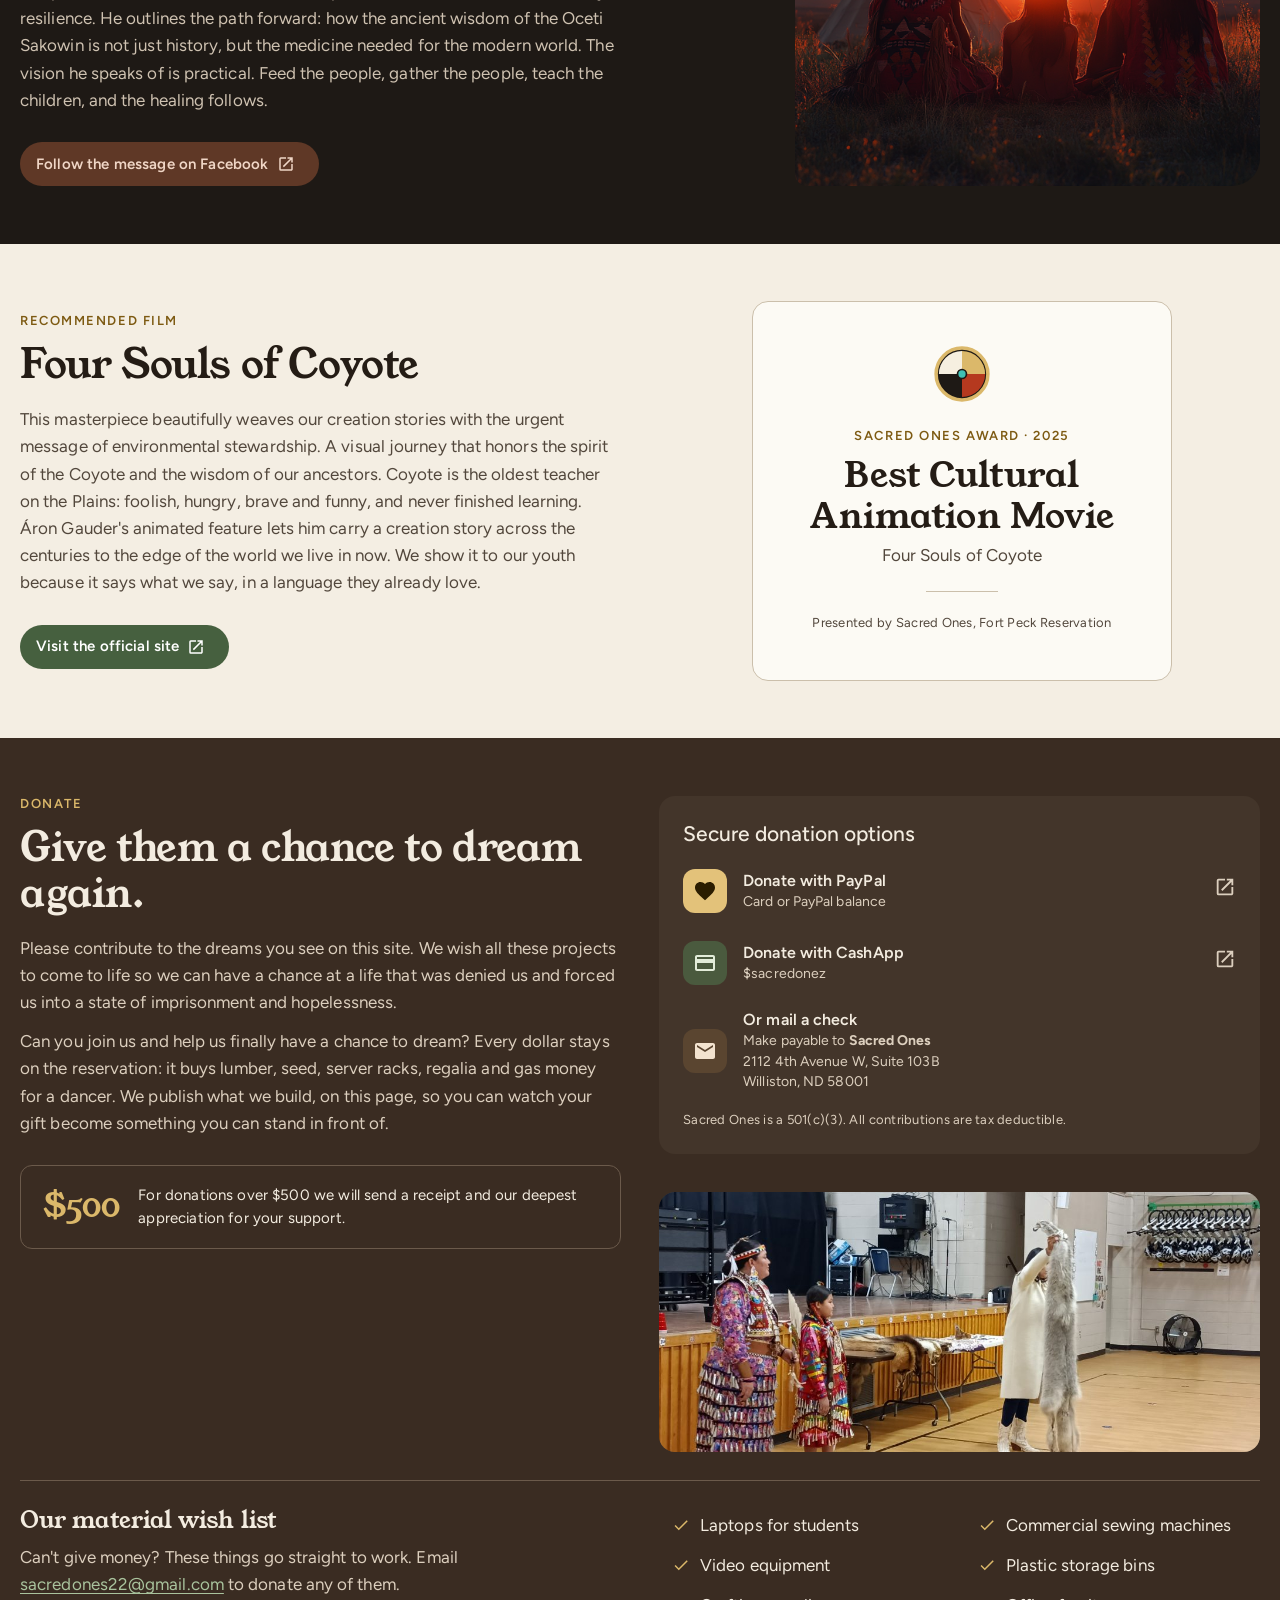
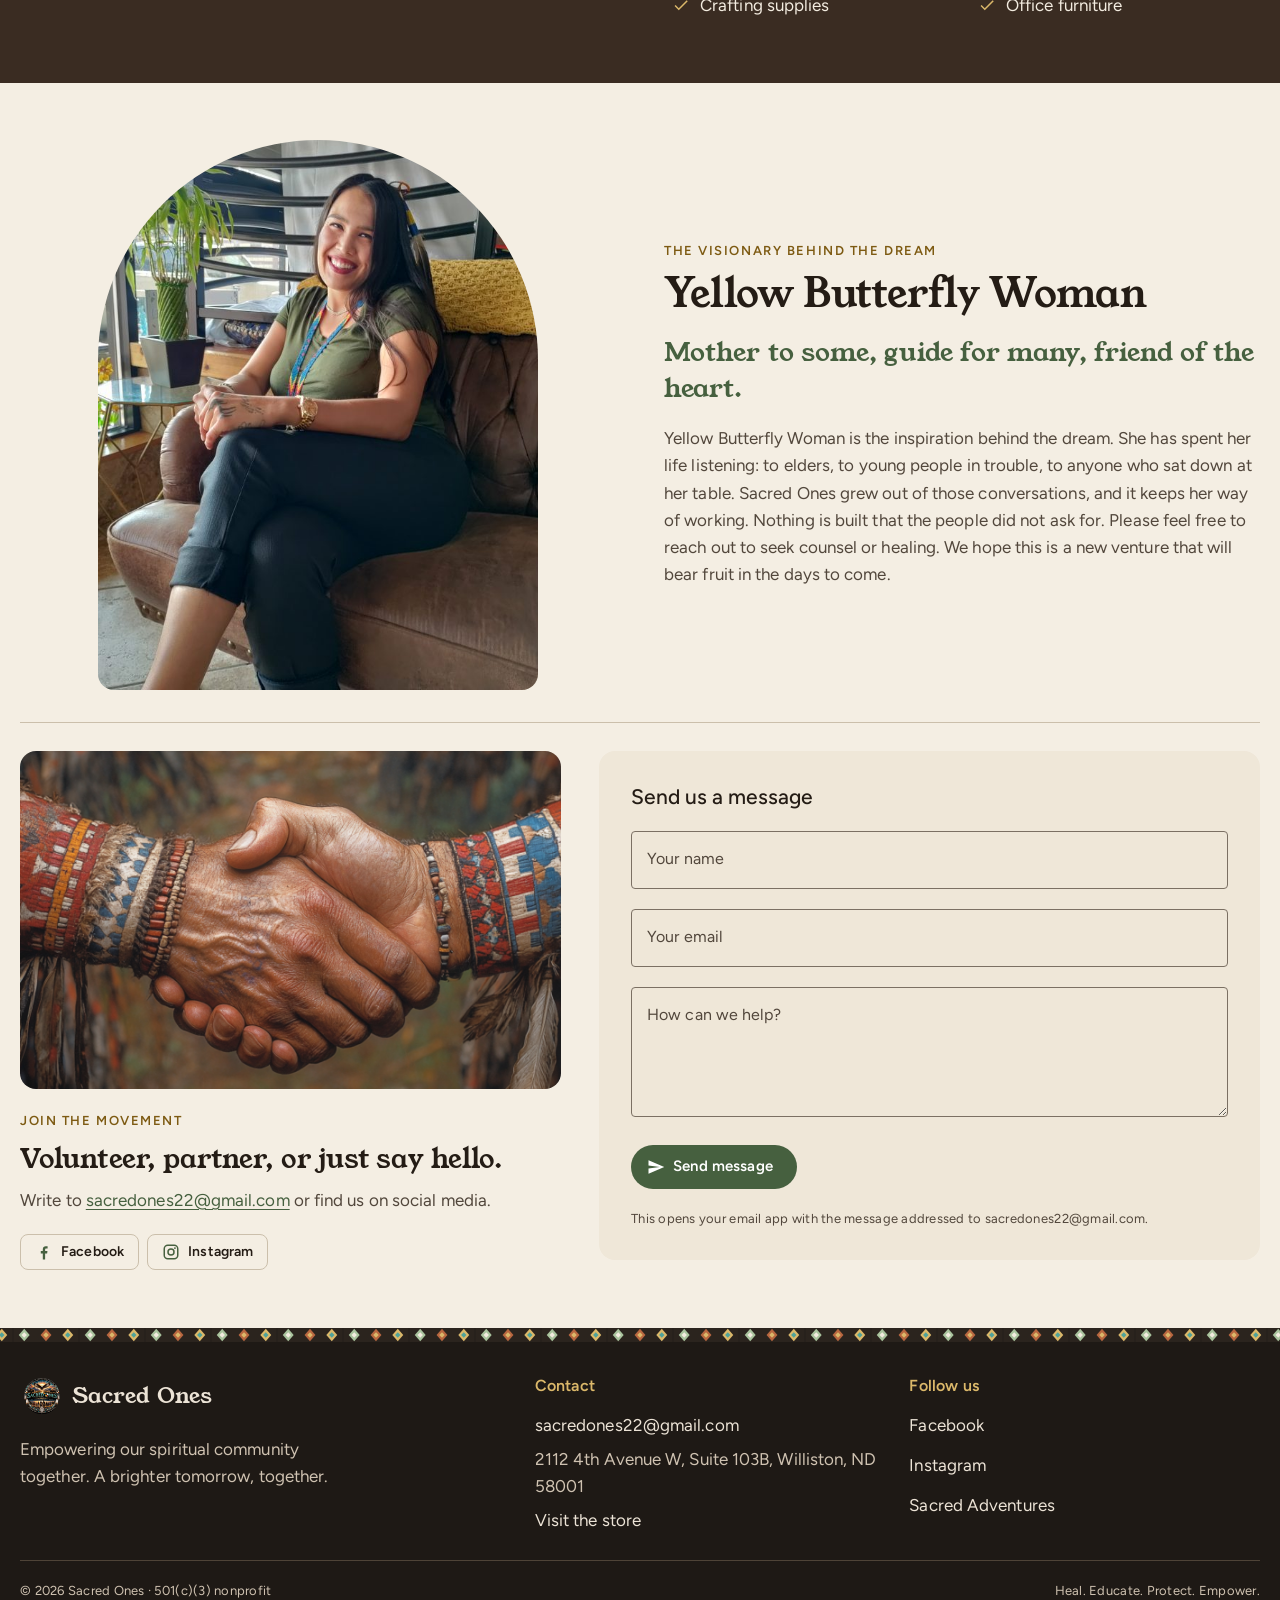
==== commit 44e43c29: "Hero: lead with the real village the game builds; move game screenshots to a popup Removes the banne" ====
--- a/index.html
+++ b/index.html
@@ -43,13 +43,16 @@
         .hero { position: relative; overflow: hidden; isolation: isolate; color: #f6f1e7; padding: clamp(28px, 4vw, 48px) 0 clamp(32px, 4vw, 56px); background: #2b3a36; }
         .hero video { position: absolute; inset: 0; width: 100%; height: 100%; object-fit: cover; z-index: -2; }
         .hero::before { content: ''; position: absolute; inset: 0; z-index: -1; background: linear-gradient(112deg, rgba(31, 47, 42, .9) 0%, rgba(38, 56, 50, .8) 34%, rgba(55, 76, 69, .5) 56%, rgba(72, 92, 84, .4) 74%, rgba(36, 50, 46, .72) 100%); }
-        .hero-in { display: grid; grid-template-columns: minmax(0, .9fr) minmax(0, 1.1fr); gap: clamp(24px, 4vw, 48px); align-items: center; }
-        .hero-copy { max-width: 34rem; }
+        .hero-in { display: grid; grid-template-columns: minmax(0, 1fr); gap: clamp(24px, 4vw, 48px); align-items: center; }
+        .hero-copy { max-width: 44rem; }
+        .hero { min-height: min(78vh, 680px); display: flex; align-items: center; }
+        .hero > .wrap { width: min(1280px, 100% - 40px); }
+        .hero-motto { margin-top: 14px; font: 400 1.25rem/1.3 var(--md-font-brand); color: #e3c27a; text-shadow: 0 1px 10px rgba(0,0,0,.35); }
         .hero-brand { display: flex; align-items: center; gap: 14px; margin-bottom: 28px; }
         .hero-brand img { width: 56px; height: 56px; border-radius: 50%; object-fit: cover; box-shadow: var(--md-elev-2); -webkit-mask-image: radial-gradient(circle, #000 69%, transparent 70.5%); mask-image: radial-gradient(circle, #000 69%, transparent 70.5%); }
         .hero-brand span { font: 600 .8125rem/1.4 var(--md-font-plain); letter-spacing: .12em; text-transform: uppercase; color: #dcd3c2; }
         .hero h1 { color: #faf6ee; text-shadow: 0 2px 18px rgba(0, 0, 0, .28); }
-        .hero .lede { margin-top: 22px; max-width: 42ch; color: #ebe4d6; font-size: 1.125rem; text-shadow: 0 1px 10px rgba(0, 0, 0, .3); }
+        .hero .lede { margin-top: 22px; max-width: 56ch; color: #ebe4d6; font-size: 1.125rem; text-shadow: 0 1px 10px rgba(0, 0, 0, .3); }
         .hero .btn-row .md-btn.outlined { color: #faf6ee; border-color: rgba(250, 246, 238, .7); }
         .hero-banner { margin: 0; position: relative; border-radius: var(--md-shape-xl); overflow: hidden; box-shadow: var(--md-elev-5); background: #fff; outline: 1px solid rgba(255, 255, 255, .22); }
         .hero-banner img { width: 100%; height: auto; }
@@ -100,6 +103,17 @@
         .park-cta { padding: 22px; border-radius: var(--md-shape-lg); background: var(--md-tertiary-container); color: var(--md-on-tertiary-container); display: grid; gap: 10px; align-content: start; }
         .park-cta .md-on-variant { color: inherit; opacity: .85; }
         @media (max-width: 900px) { .park-grid { grid-template-columns: 1fr; grid-template-rows: 220px 180px 180px; } .park-photo.big { grid-row: auto; } .park-cards, .park-foot { grid-template-columns: 1fr; } }
+        .game-why { color: var(--md-on-surface-variant); line-height: 1.55; }
+        .game-why b { color: var(--md-on-surface); }
+        .game-why a { color: var(--md-tertiary); font-weight: 600; }
+        .shots { display: grid; gap: 12px; padding: 20px; }
+        .shots-main { margin: 0; background: #15110e; border-radius: var(--md-shape-lg); overflow: hidden; display: grid; place-items: center; }
+        .shots-main img { width: 100%; max-height: 62vh; object-fit: contain; }
+        .shots-cap { min-height: 1.5em; color: var(--md-on-surface-variant); }
+        .shots-thumbs { display: flex; gap: 8px; flex-wrap: wrap; }
+        .shots-thumbs button { padding: 0; border: 2px solid transparent; border-radius: var(--md-shape-sm); overflow: hidden; cursor: pointer; background: none; width: 96px; height: 64px; }
+        .shots-thumbs button[aria-pressed="true"] { border-color: var(--md-tertiary); }
+        .shots-thumbs img { width: 100%; height: 100%; object-fit: cover; }
         .two-up { display: grid; grid-template-columns: minmax(0, .9fr) minmax(0, 1.1fr); gap: clamp(20px, 3vw, 40px); align-items: start; }
         .site-col h2 { margin-bottom: 14px; }
         .site-col .md-list { margin-top: 24px; margin-left: -16px; }
@@ -410,16 +424,15 @@
                 <div class="wrap hero-in">
                     <div class="hero-copy">
                         <div class="hero-brand"><img src="assets/logo-emblem.jpg" alt="Sacred Ones emblem" width="56" height="56"><span>Oceti Sakowin · Fort Peck Reservation</span></div>
-                        <h1 class="md-display-large" id="hero-title">Give them a chance to dream again.</h1>
-                        <p class="lede">A nonprofit building youth technology jobs, a healing ancestral park, and the return of the buffalo. Heal. Educate. Protect. Empower.</p>
+                        <h1 class="md-display-large" id="hero-title">Play the game. Build a real Sioux village.</h1>
+                        <p class="lede">Sacred Ones is recreating an authentic Sioux village on the Fort Peck Reservation: a real place to stay, learn and gather. It starts online. Every village children build in Sacred Adventures shapes the real one, and the more they play, the closer it comes.</p>
+                        <p class="hero-motto">Give them a chance to dream again.</p>
                         <div class="btn-row">
-                            <a class="md-btn filled tertiary md-state" href="#donate">Support the dream</a>
-                            <a class="md-btn outlined md-state" href="#our-game">Play Sacred Adventures</a>
-                        </div>
-                    </div>
-                    <figure class="hero-banner">
-                        <img src="assets/banner-sacred-adventures.jpg" alt="Sacred Adventures: a 3D web-browser game. Build your own village, meet the people in first person, then manage the whole village from above. Kickstarter ready, 60 to 120 FPS, a non-violent cultural game." width="1526" height="1280" fetchpriority="high">
-                    </figure>
+                            <a class="md-btn filled tertiary md-state" href="#our-game">Play Sacred Adventures</a>
+                            <a class="md-btn outlined md-state" href="#park">See the village plan</a>
+                            <a class="md-btn text md-state" href="#donate" style="color:#faf6ee">Support the dream</a>
+                        </div>
+                    </div>
                 </div>
             </section>
 
@@ -460,14 +473,12 @@
                         <div class="game-foot">
                             <p class="keys">Move with WASD, arrows or touch · look with the mouse or drag</p>
                             <div class="btn-row">
+                                <button class="md-btn tonal md-state" id="shots-btn" type="button">See screenshots</button>
                                 <button class="md-btn tonal has-icon md-state" id="fs-btn" type="button"><svg aria-hidden="true"><use href="#i-fullscreen" /></svg> Full screen</button>
-                                <a class="md-btn text has-icon md-state" href="https://www.sacredones.org/SacredAdventures/SacredOnes.html" target="_blank" rel="noopener noreferrer">New tab <svg aria-hidden="true"><use href="#i-open" /></svg></a>
+                                <a class="md-btn text has-icon md-state" href="SacredAdventures/SacredOnes.html" target="_blank" rel="noopener noreferrer">New tab <svg aria-hidden="true"><use href="#i-open" /></svg></a>
                             </div>
                         </div>
-                        <div class="game-thumbs">
-                            <img src="assets/game-map.jpg" alt="Top-down village map with the compass ring" loading="lazy">
-                            <img src="assets/game-horse.jpg" alt="First-person view beside a tipi with a spirit horse" loading="lazy">
-                        </div>
+                        <p class="game-why"><b>Why a game?</b> Because this is a real-life project. The village children plan on screen is the village we are raising on the land: the same lodges, the same council arbor, the same fishing pool. <a href="#park">See the village plan</a></p>
                     </div>
                 </div>
             </section>
@@ -982,7 +993,7 @@
                     <ul>
                         <li><a href="https://www.facebook.com/SacredOnes23/" target="_blank" rel="noopener noreferrer">Facebook</a></li>
                         <li><a href="https://www.instagram.com/sacred.ones/" target="_blank" rel="noopener noreferrer">Instagram</a></li>
-                        <li><a href="https://www.sacredones.org/SacredAdventures/SacredOnes.html" target="_blank" rel="noopener noreferrer">Sacred Adventures</a></li>
+                        <li><a href="SacredAdventures/SacredOnes.html" target="_blank" rel="noopener noreferrer">Sacred Adventures</a></li>
                     </ul>
                 </div>
             </div>
@@ -1003,6 +1014,16 @@
                 <blockquote id="sd-quote"></blockquote>
                 <div class="md-dialog-actions"><button class="md-btn text md-state" id="sd-close" type="button">Close</button></div>
             </div>
+        </div>
+    </dialog>
+
+    <dialog class="md-dialog" id="shots-dialog" aria-labelledby="shots-title" style="width:min(980px,96vw)">
+        <div class="shots">
+            <h2 class="md-headline-small" id="shots-title">Sacred Adventures screenshots</h2>
+            <figure class="shots-main"><img id="shots-big" src="assets/game-cover.jpg" alt=""></figure>
+            <p class="shots-cap md-body-medium" id="shots-cap"></p>
+            <div class="shots-thumbs" id="shots-thumbs"></div>
+            <div class="md-dialog-actions" style="padding-top:0"><button class="md-btn text md-state" id="shots-close" type="button">Close</button></div>
         </div>
     </dialog>
 
@@ -1082,6 +1103,15 @@
         $('#gallery-grid').addEventListener('click', e => { const b = e.target.closest('button'); if (!b) return; const i = b.querySelector('img'); $('#photo-big').src = i.src; $('#photo-big').alt = i.alt; pd.showModal(); });
         $('#photo-close').addEventListener('click', () => md.closeDialog(pd));
 
+        // ================= GAME SCREENSHOTS =================
+        const SHOTS = [['assets/game-cover.jpg', 'Village view: place buildings on the map, then step inside them.'], ['assets/game-map.jpg', 'The compass map: your whole village from above.'], ['assets/game-horse.jpg', 'First-person view beside a tipi, with a spirit horse.'], ['assets/game-fishing.jpg', 'Fishing at the sacred pool.']];
+        const shotsDlg = $('#shots-dialog');
+        function showShot(i) { $('#shots-big').src = SHOTS[i][0]; $('#shots-big').alt = SHOTS[i][1]; $('#shots-cap').textContent = SHOTS[i][1]; $$('#shots-thumbs button').forEach((b, k) => b.setAttribute('aria-pressed', k === i)); }
+        $('#shots-thumbs').innerHTML = SHOTS.map((sh, i) => `<button type="button" data-i="${i}" aria-label="Screenshot ${i + 1}: ${esc(sh[1])}"><img src="${sh[0]}" alt=""></button>`).join('');
+        $('#shots-thumbs').addEventListener('click', e => { const b = e.target.closest('button'); if (b) showShot(+b.dataset.i); });
+        $('#shots-btn').addEventListener('click', () => { showShot(0); shotsDlg.showModal(); });
+        $('#shots-close').addEventListener('click', () => md.closeDialog(shotsDlg));
+
         // ================= STORY DIALOG =================
         const sd = $('#story-dialog'); let sdOpener = null;
         function openStory(d, opener) {
@@ -1161,7 +1191,7 @@
         setTab('ch-intro');
 
         // ================= GAME =================
-        const GAME_URL = 'https://www.sacredones.org/SacredAdventures/SacredOnes.html';
+        const GAME_URL = 'SacredAdventures/SacredOnes.html';
         $('#game-cover').addEventListener('click', () => {
             const frame = $('#game-view');
             const f = document.createElement('iframe');
@@ -1208,7 +1238,7 @@
             greet: { t: "Hau! I am here to help. Would you like to hear about our bold new projects like the AI center or the bison release?", c: ["AI center", "Bison", "Donate"] },
             mission: { t: "Our mission is simple yet powerful: **give them a chance to dream again.** We combine indigenous wisdom with modern technology to create jobs and restore the land.", c: ["Our projects", "Donate"] },
             projects: { t: "We are building a **youth AI jobs training and data center**, an **ancestral park** for healing, and the **return of the bison**. <a href='#projects'>See all projects</a>", c: ["AI center", "Bison", "Park", "Donate"] },
-            game: { t: "**Sacred Adventures** is our 3D browser game: build your village, meet the people in first person, then manage it from above. <a href='#our-game'>Launch it on this page</a> or <a href='https://www.sacredones.org/SacredAdventures/SacredOnes.html' target='_blank' rel='noopener noreferrer'>open it in a new tab</a>.", c: ["Our projects", "Donate"] },
+            game: { t: "**Sacred Adventures** is our 3D browser game: build your village, meet the people in first person, then manage it from above. <a href='#our-game'>Launch it on this page</a> or <a href='SacredAdventures/SacredOnes.html' target='_blank' rel='noopener noreferrer'>open it in a new tab</a>.", c: ["Our projects", "Donate"] },
             donate: { t: "Wopila (thank you) for your generosity. Your support directly funds the return of the bison and our youth AI training. How would you like to give?", c: ["PayPal", "CashApp", "Check info"] },
             donate_paypal: { t: "You can donate securely through PayPal here: <a href='https://www.paypal.com/donate?business=sacredones22@gmail.com' target='_blank' rel='noopener noreferrer'>Donate with PayPal</a>", c: ["Back to menu"] },
             donate_cashapp: { t: "Thank you. Our CashApp is: <a href='https://cash.app/$sacredonez' target='_blank' rel='noopener noreferrer'>$sacredonez</a>", c: ["Back to menu"] },
